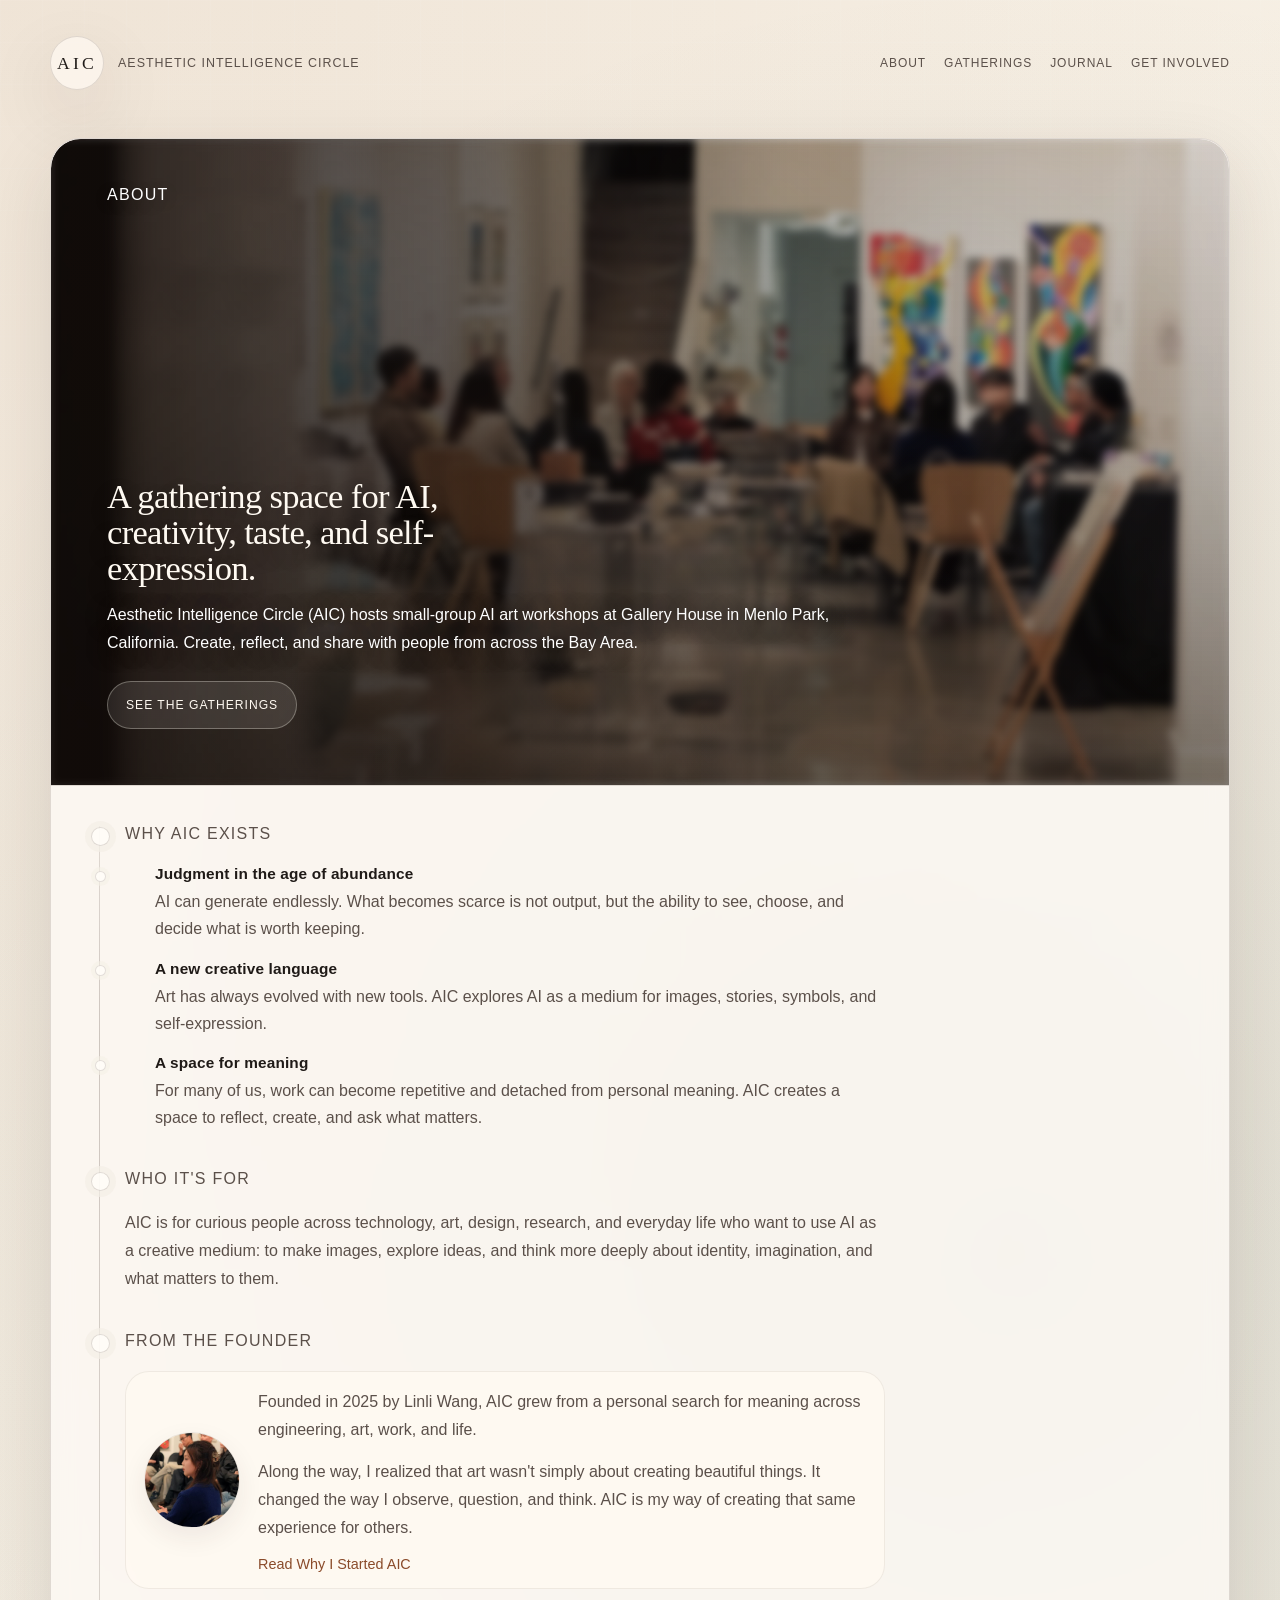
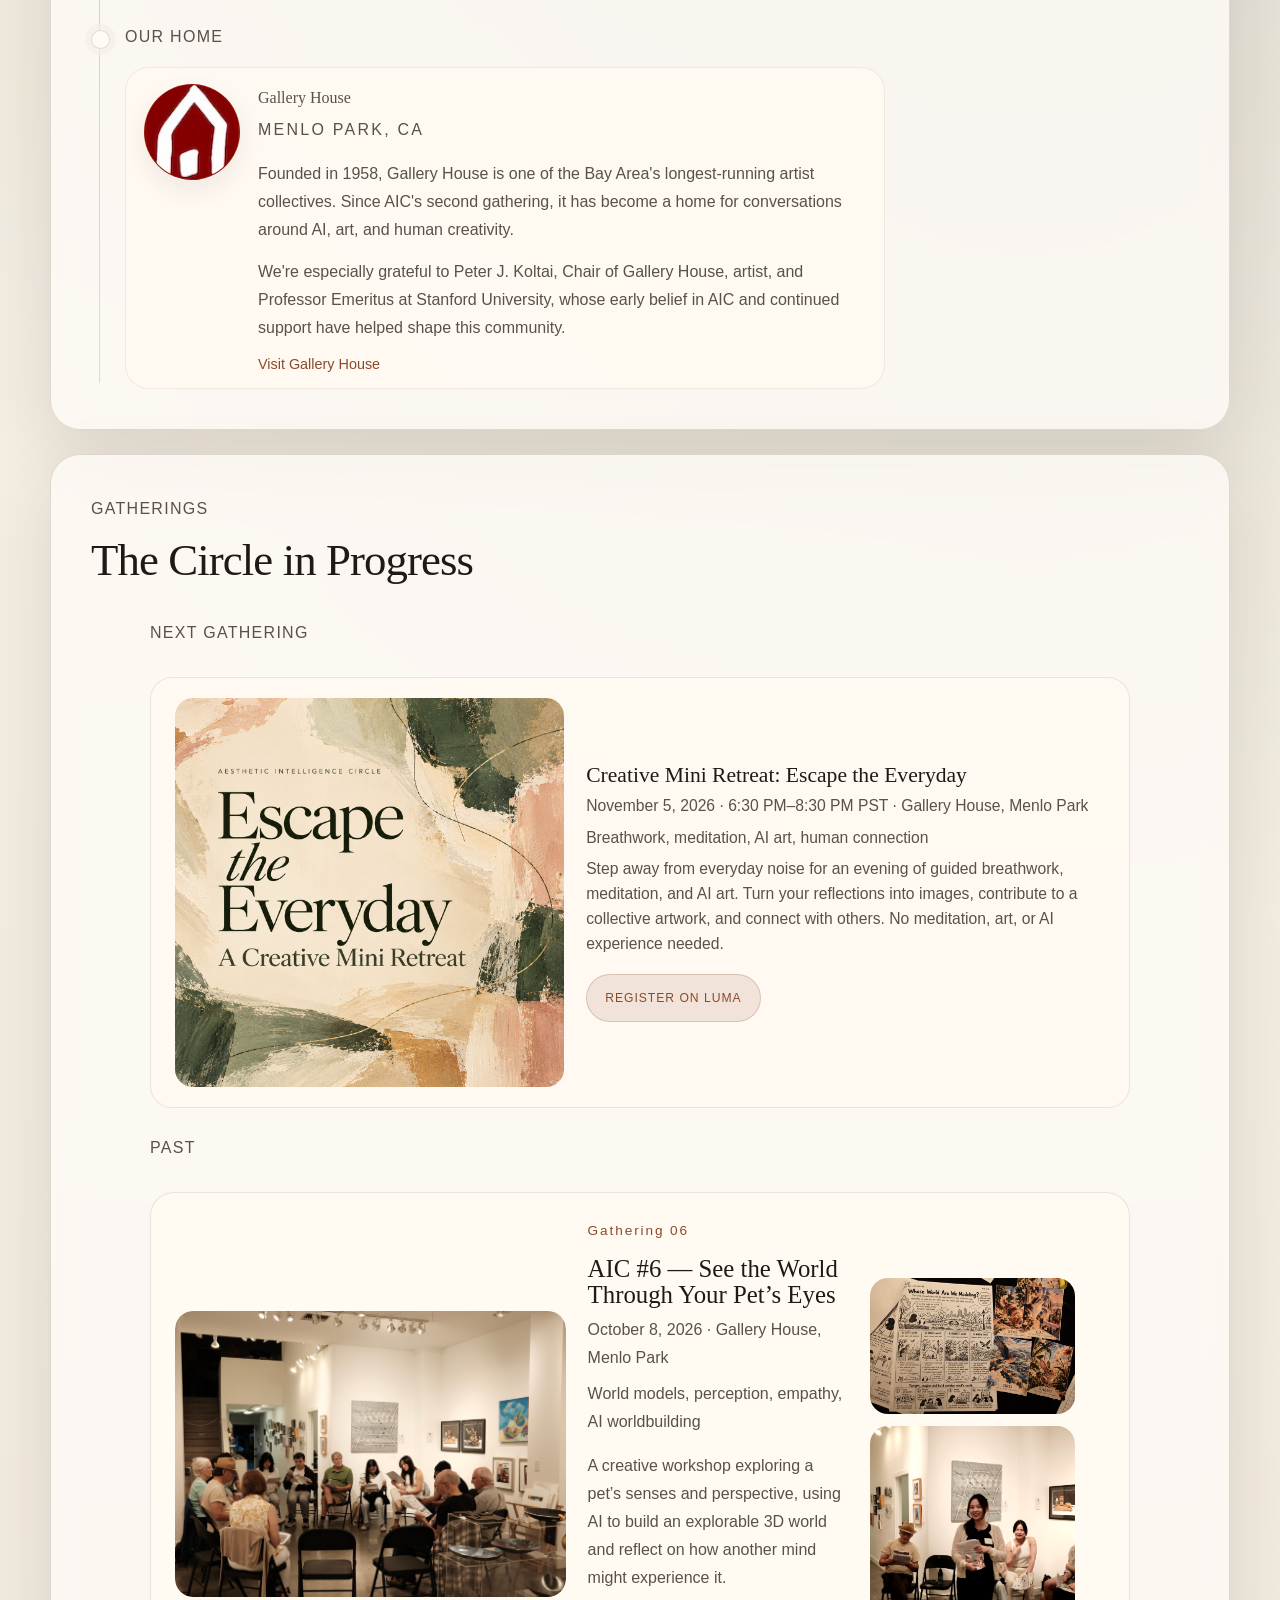
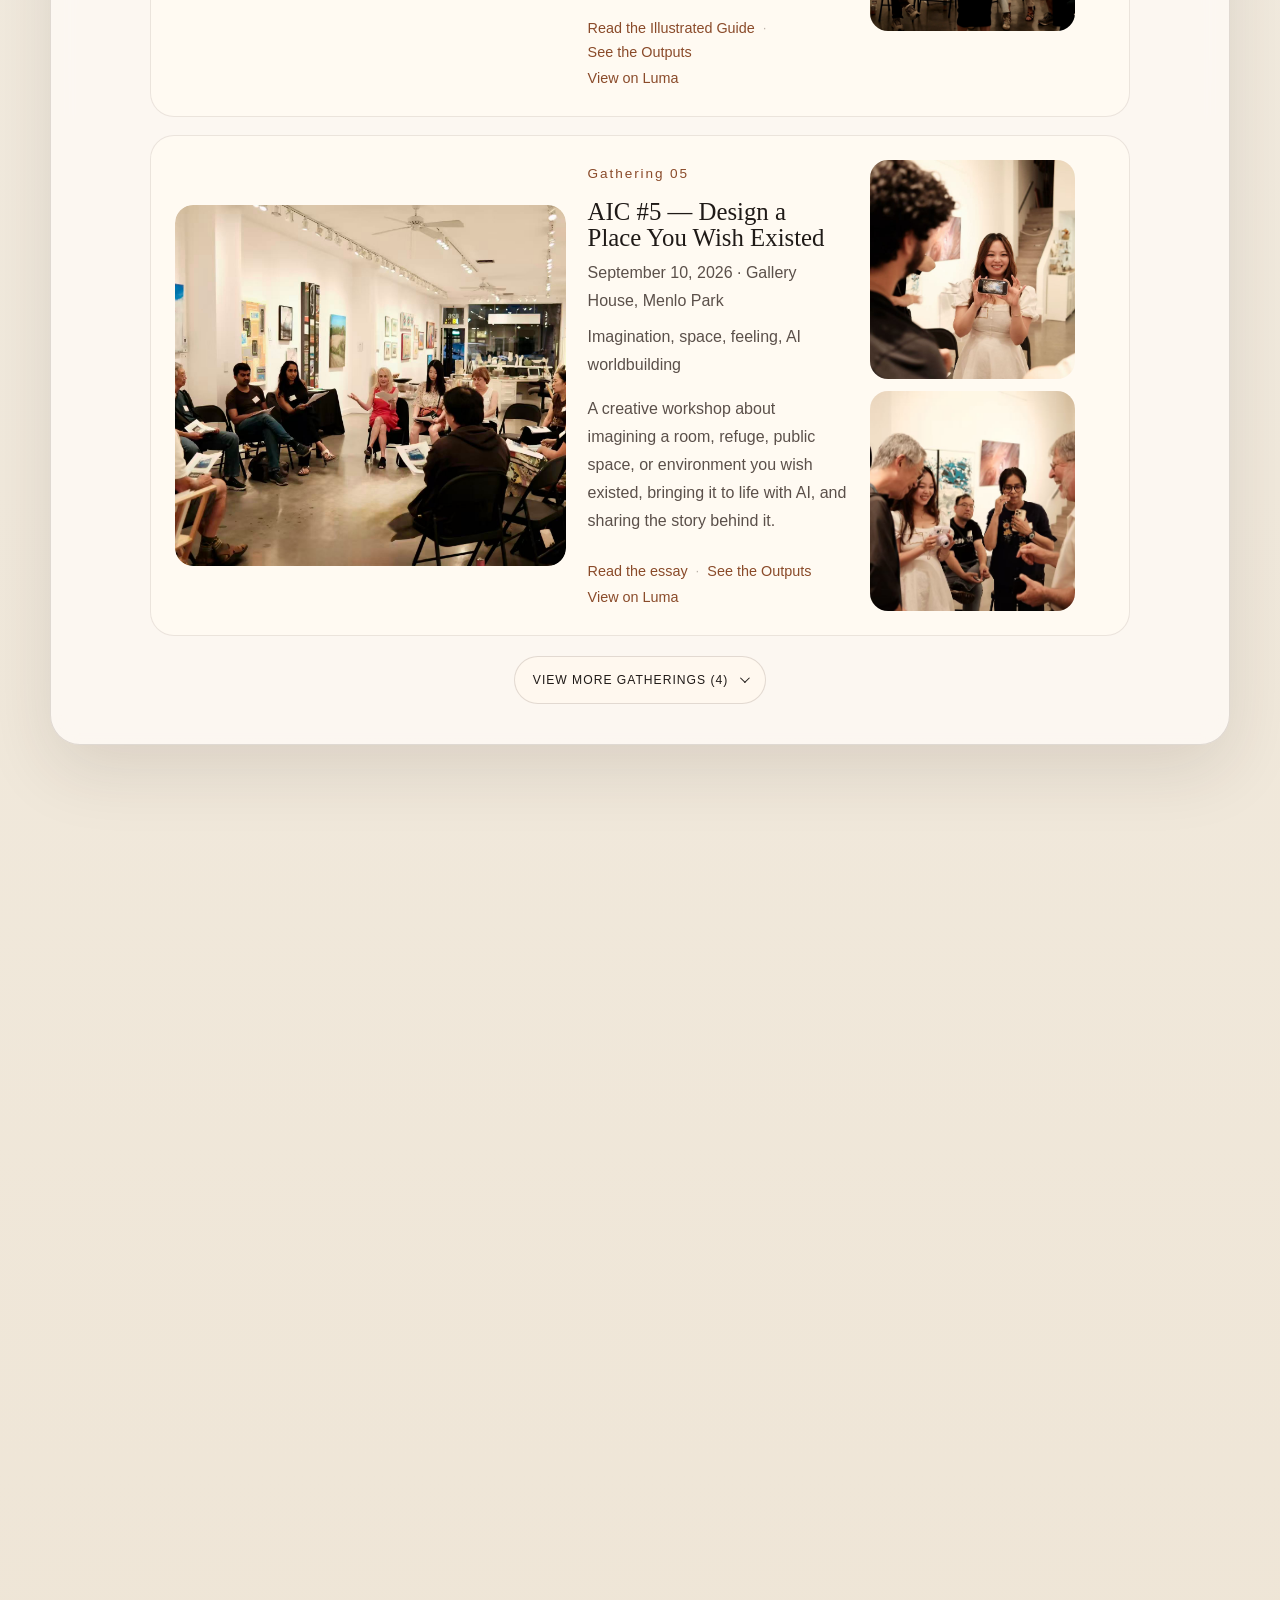
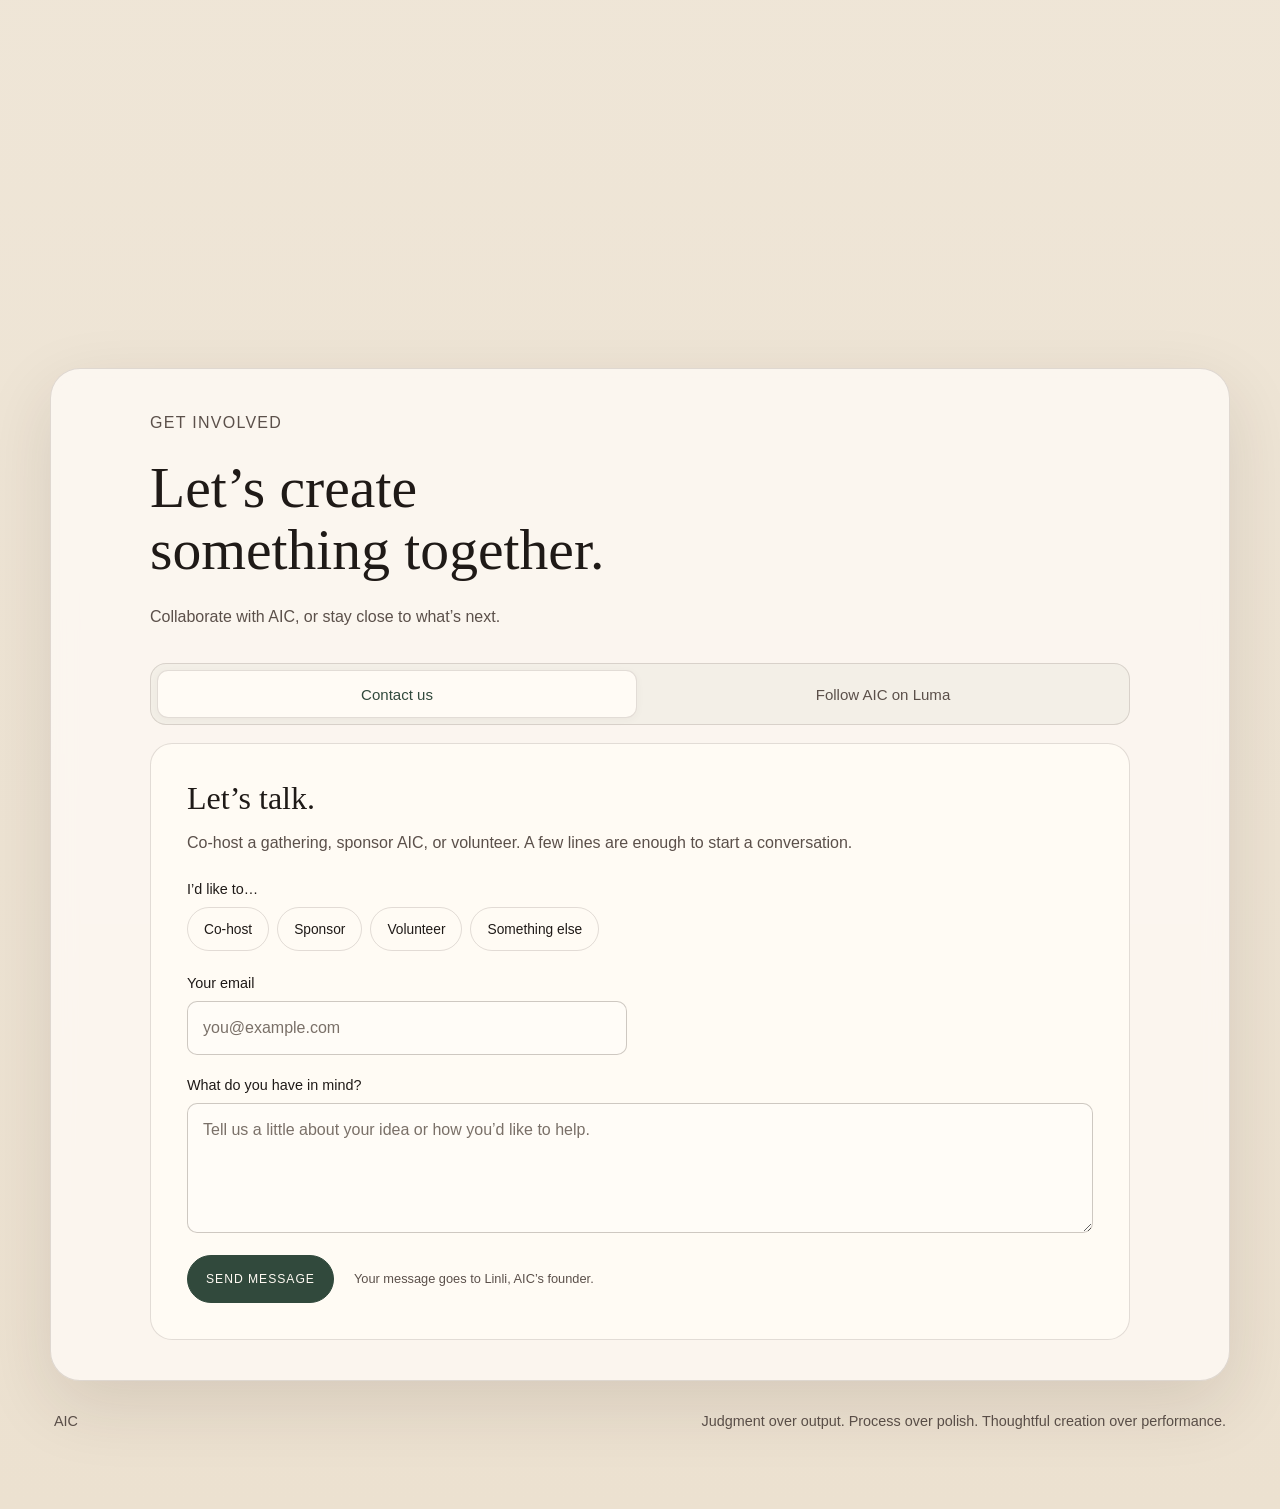
==== index.html @ ba39dce9 "Match gathering six links to archive layout" ====
<!DOCTYPE html>
<html lang="en">
  <head>
    <meta charset="UTF-8" />
    <meta name="viewport" content="width=device-width, initial-scale=1.0" />
    <title>AIC — AI Art Workshops in Menlo Park &amp; the Bay Area</title>
    <meta
      name="description"
      content="Join Aesthetic Intelligence Circle for small-group AI art workshops in Menlo Park, California. Explore upcoming Bay Area gatherings, participant work, and essays."
    />
    <link rel="stylesheet" href="styles.css?v=65" />
    <link rel="canonical" href="https://aicircle.app/" />
    <meta property="og:site_name" content="Aesthetic Intelligence Circle (AIC)" />
    <meta property="og:type" content="website" />
    <meta property="og:title" content="AIC — AI Art Workshops in Menlo Park &amp; the Bay Area" />
    <meta property="og:description" content="Join Aesthetic Intelligence Circle for small-group AI art workshops in Menlo Park, California. Explore upcoming Bay Area gatherings, participant work, and essays." />
    <meta property="og:url" content="https://aicircle.app/" />
    <meta property="og:image" content="https://aicircle.app/assets/gatherings/02/photo-6.jpg" />
    <meta property="og:image:alt" content="Participants gathered at Gallery House during an AIC workshop." />
    <meta property="og:locale" content="en_US" />
    <meta name="twitter:card" content="summary_large_image" />
    <meta name="twitter:title" content="AIC — AI Art Workshops in Menlo Park &amp; the Bay Area" />
    <meta name="twitter:description" content="Join Aesthetic Intelligence Circle for small-group AI art workshops in Menlo Park, California. Explore upcoming Bay Area gatherings, participant work, and essays." />
    <meta name="twitter:image" content="https://aicircle.app/assets/gatherings/02/photo-6.jpg" />
    <meta name="twitter:image:alt" content="Participants gathered at Gallery House during an AIC workshop." />
    <script type="application/ld+json">
{
  "@context": "https://schema.org",
  "@graph": [
    {
      "@type": "Organization",
      "@id": "https://aicircle.app/#organization",
      "name": "Aesthetic Intelligence Circle",
      "alternateName": "AIC",
      "url": "https://aicircle.app/",
      "description": "A San Francisco Bay Area community exploring AI, art, creativity, and human connection through small-group workshops.",
      "foundingDate": "2025",
      "founder": {
        "@id": "https://aicircle.app/#founder"
      },
      "sameAs": [
        "https://luma.com/aestheticintelligence"
      ]
    },
    {
      "@type": "Person",
      "@id": "https://aicircle.app/#founder",
      "name": "Linli Wang",
      "url": "https://aicircle.app/#founder",
      "image": "https://aicircle.app/assets/founder-linli-wang.jpg"
    },
    {
      "@type": "WebSite",
      "@id": "https://aicircle.app/#website",
      "url": "https://aicircle.app/",
      "name": "Aesthetic Intelligence Circle (AIC)",
      "publisher": {
        "@id": "https://aicircle.app/#organization"
      },
      "inLanguage": "en"
    },
    {
      "@type": "WebPage",
      "@id": "https://aicircle.app/#webpage",
      "url": "https://aicircle.app/",
      "name": "AIC — AI Art Workshops in Menlo Park & the Bay Area",
      "description": "Join Aesthetic Intelligence Circle for small-group AI art workshops in Menlo Park, California. Explore upcoming Bay Area gatherings, participant work, and essays.",
      "isPartOf": {
        "@id": "https://aicircle.app/#website"
      },
      "about": {
        "@id": "https://aicircle.app/#organization"
      },
      "inLanguage": "en"
    }
  ]
}
    </script>
    <noscript><style>.hero, .section { opacity: 1; transform: none; }</style></noscript>
  </head>
  <body>
    <div class="page-shell">
      <header class="site-header">
        <a class="brand" href="#top" aria-label="AIC home">
          <span class="brand-mark">AIC</span>
          <span class="brand-text">Aesthetic Intelligence Circle</span>
        </a>
        <nav class="site-nav" aria-label="Primary navigation">
          <a href="#about">About</a>
          <a href="#gatherings">Gatherings</a>
          <a href="#journal">Journal</a>
          <a href="#connect">Get Involved</a>
        </nav>
      </header>

      <main id="top" class="about-page">
        <section class="section about-card" id="about">
          <div class="about-image">
            <img
              src="assets/gatherings/02/photo-6.jpg"
              alt="Participants gathered together during an AIC session."
            />
            <div class="hero hero-overlay">
              <p class="eyebrow about-kicker">About</p>
              <div class="hero-copy">
                <h1 class="section-lead">A gathering space for AI, creativity, taste, and self-expression.</h1>
                <p class="hero-subtitle">
                  Aesthetic Intelligence Circle (AIC) hosts small-group AI art workshops at Gallery House in Menlo Park, California. Create, reflect, and share with people from across the Bay Area.
                </p>
                <div class="hero-actions">
                  <a class="button button-secondary" href="#gatherings">See the gatherings</a>
                </div>
              </div>
            </div>
          </div>

          <div class="about-section">
            <div class="about-block statement">
              <p class="eyebrow about-subhead">Why AIC Exists</p>
              <div class="why-aic-list">
                <article class="why-aic-item">
                  <h3>Judgment in the age of abundance</h3>
                  <p>
                    AI can generate endlessly. What becomes scarce is not output,
                    but the ability to see, choose, and decide what is worth keeping.
                  </p>
                </article>
                <article class="why-aic-item">
                  <h3>A new creative language</h3>
                  <p>
                    Art has always evolved with new tools. AIC explores AI as a
                    medium for images, stories, symbols, and self-expression.
                  </p>
                </article>
                <article class="why-aic-item">
                  <h3>A space for meaning</h3>
                  <p>
                    For many of us, work can become repetitive and detached from
                    personal meaning. AIC creates a space to reflect, create, and ask
                    what matters.
                  </p>
                </article>
              </div>
            </div>

            <div class="about-block audience">
              <p class="eyebrow about-subhead">Who It's For</p>
              <p class="who-aic-copy">
                AIC is for curious people across technology, art, design,
                research, and everyday life who want to use AI as a creative
                medium: to make images, explore ideas, and think more deeply
                about identity, imagination, and what matters to them.
              </p>
            </div>

            <div class="about-block evolution" id="founder">
              <p class="eyebrow about-subhead">From the Founder</p>
              <div class="founder-note-strip">
                <div class="founder-portrait">
                  <img
                    src="assets/founder-linli-wang.jpg"
                    alt="Linli Wang in conversation during an AIC gathering."
                  />
                </div>
                <div class="founder-note-copy">
                  <p class="who-aic-copy">
                    Founded in 2025 by Linli Wang, AIC grew from a personal search
                    for meaning across engineering, art, work, and life.
                  </p>
                  <p class="who-aic-copy">
                    Along the way, I realized that art wasn't simply about
                    creating beautiful things. It changed the way I observe,
                    question, and think. AIC is my way of creating that same
                    experience for others.
                  </p>
                  <a class="text-link founder-link" href="why-i-started-aic.html">Read Why I Started AIC</a>
                </div>
              </div>
            </div>

            <div class="about-block home">
              <p class="eyebrow about-subhead">Our Home</p>
              <div class="founder-note-strip home-note-strip">
                <div class="founder-portrait home-portrait">
                  <img
                    src="assets/gallery-house-mark.png"
                    alt="Gallery House mark."
                  />
                </div>
                <div class="founder-note-copy">
                  <p class="founder-summary">Gallery House</p>
                  <p class="about-location">Menlo Park, CA</p>
                  <p class="who-aic-copy">
                    Founded in 1958, Gallery House is one of the Bay Area's
                    longest-running artist collectives. Since AIC's second
                    gathering, it has become a home for conversations around AI,
                    art, and human creativity.
                  </p>
                  <p class="who-aic-copy">
                    We're especially grateful to Peter J. Koltai, Chair of
                    Gallery House, artist, and Professor Emeritus at Stanford
                    University, whose early belief in AIC and continued support
                    have helped shape this community.
                  </p>
                  <a class="text-link founder-link" href="https://www.galleryhouse.art/" target="_blank" rel="noreferrer">Visit Gallery House</a>
                </div>
              </div>
            </div>
          </div>
        </section>

        <section class="section gatherings" id="gatherings">
          <div class="gatherings-header">
            <p class="eyebrow">Gatherings</p>
            <h2 class="section-lead">The Circle in Progress</h2>
          </div>
          <div class="gatherings-archive gatherings-next">
            <div class="gatherings-archive-header">
              <p class="eyebrow">Next gathering</p>
            </div>
            <div class="gatherings-spotlight">
              <article class="next-gathering-note">
                <div class="next-gathering-media">
                  <img
                    src="assets/gatherings/07/cover-creative-mini-retreat.png"
                    alt="Escape the Everyday creative mini retreat poster with abstract cream, green, and peach brushstrokes."
                    width="1254"
                    height="1254"
                  />
                </div>
                <div class="next-gathering-content">
                  <div class="next-gathering-copy">
                    <h3><a class="event-title-link" href="https://luma.com/senet3fj" target="_blank" rel="noreferrer">Creative Mini Retreat: Escape the Everyday</a></h3>
                    <p class="next-gathering-meta">November 5, 2026 · 6:30 PM–8:30 PM PST · Gallery House, Menlo Park</p>
                    <p class="next-gathering-tag">Breathwork, meditation, AI art, human connection</p>
                    <p>
                      Step away from everyday noise for an evening of guided
                      breathwork, meditation, and AI art. Turn your reflections
                      into images, contribute to a collective artwork, and connect
                      with others. No meditation, art, or AI experience needed.
                    </p>
                  </div>
                  <div class="next-gathering-actions">
                    <a class="button button-primary" href="https://luma.com/senet3fj" target="_blank" rel="noreferrer">Register on Luma</a>
                  </div>
                </div>
              </article>
            </div>
          </div>
          <div class="gatherings-archive">
            <div class="gatherings-archive-header">
              <p class="eyebrow">Past</p>
            </div>
            <div class="gatherings-grid">
              <article class="gathering-card gathering-card-photo-story">
                <div class="gathering-media">
                  <img
                    src="assets/gatherings/06/photo-circle.jpg"
                    alt="Participants seated together in a large circle at Gallery House during the sixth AIC gathering."
                    width="1600"
                    height="1171"
                    loading="lazy"
                  />
                </div>
                <div class="gathering-body">
                  <span class="card-index">Gathering 06</span>
                  <h3 class="gathering-title">AIC #6 — See the World Through Your Pet’s Eyes</h3>
                  <p class="gathering-meta">October 8, 2026 · Gallery House, Menlo Park</p>
                  <p class="gathering-tag">World models, perception, empathy, AI worldbuilding</p>
                  <p>
                    A creative workshop exploring a pet’s senses and perspective,
                    using AI to build an explorable 3D world and reflect on how
                    another mind might experience it.
                  </p>
                  <div class="gathering-links gathering-links-stack">
                    <div class="gathering-links-secondary">
                      <a class="text-link" href="whose-world-are-we-modeling.html">Read the Illustrated Guide</a>
                      <span class="link-divider" aria-hidden="true">·</span>
                      <a class="text-link" href="gathering-06-outputs.html">See the Outputs</a>
                    </div>
                    <div class="gathering-links-secondary">
                      <a class="text-link" href="https://luma.com/vqh1ro3g" target="_blank" rel="noreferrer">View on Luma</a>
                    </div>
                  </div>
                </div>
                <div class="gathering-gallery">
                  <img
                    class="gathering-materials-photo"
                    src="assets/gatherings/06/photo-workshop-materials.jpg"
                    alt="Whose World Are We Modeling? workshop handout alongside dog, cat, bird, and rabbit perspective cards."
                    width="1600"
                    height="1066"
                    loading="lazy"
                  />
                  <img
                    class="gathering-sharing-photo"
                    src="assets/gatherings/06/photo-sharing.jpg"
                    alt="A speaker smiling and sharing with participants seated in a circle at the sixth AIC gathering."
                    width="1600"
                    height="1066"
                    loading="lazy"
                  />
                </div>
              </article>
              <article class="gathering-card">
                <div class="gathering-media">
                  <img
                    src="assets/gatherings/05/photo-1.jpg"
                    alt="Participants sharing ideas in a circle at Gallery House during the fifth AIC gathering."
                    loading="lazy"
                  />
                </div>
                <div class="gathering-body">
                  <span class="card-index">Gathering 05</span>
                  <h3 class="gathering-title">AIC #5 — Design a Place You Wish Existed</h3>
                  <p class="gathering-meta">September 10, 2026 · Gallery House, Menlo Park</p>
                  <p class="gathering-tag">Imagination, space, feeling, AI worldbuilding</p>
                  <p>
                    A creative workshop about imagining a room, refuge, public
                    space, or environment you wish existed, bringing it to life
                    with AI, and sharing the story behind it.
                  </p>
                  <div class="gathering-links gathering-links-stack">
                    <div class="gathering-links-secondary">
                      <a class="text-link" href="what-a-place-makes-possible.html">Read the essay</a>
                      <span class="link-divider" aria-hidden="true">·</span>
                      <a class="text-link" href="gathering-05-outputs.html">See the Outputs</a>
                    </div>
                    <div class="gathering-links-secondary">
                      <a class="text-link" href="https://luma.com/jvc34lbb" target="_blank" rel="noreferrer">View on Luma</a>
                    </div>
                  </div>
                </div>
                <div class="gathering-gallery">
                  <img
                    src="assets/gatherings/05/photo-2.jpg"
                    alt="A participant showing an AI-created world on her phone during the fifth AIC gathering."
                    loading="lazy"
                  />
                  <img
                    src="assets/gatherings/05/photo-3.jpg"
                    alt="Participants chatting and sharing a moment together at the fifth AIC gathering."
                    loading="lazy"
                  />
                </div>
              </article>
            </div>
            <details class="gatherings-more">
              <summary class="button button-secondary gatherings-more-toggle">
                <span class="gatherings-more-label">View more gatherings (4)</span>
                <span class="gatherings-less-label">View fewer gatherings</span>
                <span class="gatherings-more-icon" aria-hidden="true"></span>
              </summary>
              <div class="gatherings-grid">
                <article class="gathering-card">
                  <div class="gathering-media">
                    <img
                      src="assets/gatherings/04/photo-1.jpg"
                      alt="Participants seated in a circle during the fourth AIC gathering at Gallery House."
                    />
                  </div>
                  <div class="gathering-body">
                    <span class="card-index">Gathering 04</span>
                    <h3 class="gathering-title">AIC #4 — The Faceless Selfie</h3>
                    <p class="gathering-meta">June 25, 2026 · Gallery House, Menlo Park</p>
                    <p class="gathering-tag">Experiment: identity, symbols, AI co-creation</p>
                    <p>
                      A small-group workshop exploring self-portraiture beyond the face,
                      using AI, writing, and conversation to translate memory, objects,
                      and inner life into image.
                    </p>
                    <div class="gathering-links gathering-links-stack">
                      <div class="gathering-links-secondary">
                        <a class="text-link" href="the-faceless-selfie.html">Read the essay</a>
                        <span class="link-divider" aria-hidden="true">·</span>
                        <a class="text-link" href="gathering-04.html">See the Outputs</a>
                      </div>
                      <div class="gathering-links-secondary">
                        <a class="text-link" href="https://luma.com/c19gr5u1" target="_blank" rel="noreferrer">View on Luma</a>
                      </div>
                    </div>
                  </div>
                  <div class="gathering-gallery">
                    <img
                      src="assets/gatherings/04/photo-2.jpg"
                      alt="Worksheets and prompts prepared for the fourth AIC gathering."
                    />
                    <img
                      src="assets/gatherings/04/photo-3.jpg"
                      alt="A participant sharing her faceless selfie during the fourth AIC gathering."
                    />
                  </div>
                </article>
                <article class="gathering-card">
                  <div class="gathering-media">
                    <img
                      loading="lazy"
                      src="assets/gatherings/03/photo-3.JPG"
                      alt="Participants reflecting during the third AIC gathering workshop."
                    />
                  </div>
                  <div class="gathering-body">
                    <span class="card-index">Gathering 03</span>
                    <h3 class="gathering-title">AIC #3 — Designing an Outfit with AI</h3>
                    <p class="gathering-meta">January 22, 2026 · Gallery House</p>
                    <p class="gathering-tag">Shift: hands-on, structured, judgment in practice</p>
                    <p>
                      A hands-on experiment using fashion design to explore taste,
                      decision-making, and AI as a thinking partner.
                    </p>
                    <div class="gathering-links">
                      <a class="text-link" href="https://luma.com/vs1ia5cr" target="_blank" rel="noreferrer">View on Luma</a>
                    </div>
                  </div>
                  <div class="gathering-gallery">
                    <img
                      loading="lazy"
                      src="assets/gatherings/03/photo-1.JPG"
                      alt="Reference materials laid out for the third AIC gathering."
                    />
                    <img
                      loading="lazy"
                      src="assets/gatherings/03/photo-4.JPG"
                      alt="Participants sketching and thinking during the third AIC gathering."
                    />
                  </div>
                </article>
                <article class="gathering-card">
                  <div class="gathering-media">
                    <img
                      loading="lazy"
                      src="assets/gatherings/02/photo-2.jpg"
                      alt="Participants seated in discussion inside Gallery House during AIC's second gathering."
                    />
                  </div>
                  <div class="gathering-body">
                    <span class="card-index">Gathering 02</span>
                    <h3 class="gathering-title">Aesthetic Intelligence Circle #2 — The Art of Taste and Creation</h3>
                    <p class="gathering-meta">November 13, 2025 · Gallery House, Menlo Park</p>
                    <p class="gathering-tag">Iteration: salon, dialogue, taste as intelligence</p>
                    <p>
                      An intimate evening around taste, creativity, and computation,
                      exploring how aesthetic intuition shapes art, AI, and design.
                    </p>
                    <div class="gathering-links">
                      <a class="text-link" href="https://luma.com/2gbnkqd2" target="_blank" rel="noreferrer">View on Luma</a>
                    </div>
                  </div>
                  <div class="gathering-gallery">
                    <img
                      loading="lazy"
                      src="assets/gatherings/02/photo-5.jpg"
                      alt="Group portrait from the second AIC gathering at Gallery House."
                    />
                    <img
                      loading="lazy"
                      src="assets/gatherings/02/photo-4.jpg"
                      alt="Participants talking in the gallery during the second AIC gathering."
                    />
                  </div>
                </article>
                <article class="gathering-card">
                  <div class="gathering-media">
                    <img
                      loading="lazy"
                      src="assets/gatherings/01/photo-2.jpg"
                      alt="Participants sitting in a circle by the water during AIC's first gathering."
                    />
                  </div>
                  <div class="gathering-body">
                    <span class="card-index">Gathering 01</span>
                    <h3 class="gathering-title">Aesthetic Intelligence Circle</h3>
                    <p class="gathering-meta">October 12, 2025 · Shoreline Lake, Mountain View</p>
                    <p class="gathering-tag">Origin: outdoors, reflective, conversation-led</p>
                    <p>
                      A calm Sunday morning gathering exploring beauty, perception, and
                      what it means to design beautifully in an age of AI.
                    </p>
                    <div class="gathering-links">
                      <a class="text-link" href="https://luma.com/8c1wc601" target="_blank" rel="noreferrer">View on Luma</a>
                    </div>
                  </div>
                  <div class="gathering-gallery">
                    <img
                      loading="lazy"
                      src="assets/gatherings/01/photo-1.jpg"
                      alt="Picnic setup by the lake for the first AIC gathering."
                    />
                    <img
                      loading="lazy"
                      src="assets/gatherings/01/photo-3.JPG"
                      alt="A participant by the water during the first AIC gathering."
                    />
                  </div>
                </article>
              </div>
            </details>
          </div>
        </section>

        <section class="section journal" id="journal">
          <div class="section-heading">
            <p class="eyebrow">Journal</p>
            <h2 class="section-lead">Writing from AIC</h2>
            <p class="section-intro">
              Essays and illustrated guides shaped by gatherings, creative practice, and the questions we explore together.
            </p>
          </div>

          <div class="journal-list">
            <article class="journal-entry-preview">
              <div class="journal-entry-main">
                <h3><a class="journal-entry-link" href="why-i-started-aic.html">Why I Started AIC</a></h3>
                <p class="journal-entry-hook">
                  AI can generate endlessly. It still cannot tell us what matters.
                </p>
              </div>
              <div class="journal-entry-side">
                <p class="journal-entry-kicker">Essay 01</p>
                <p class="journal-entry-author">By Linli Wang</p>
              </div>
            </article>
            <article class="journal-entry-preview">
              <div class="journal-entry-main">
                <h3><a class="journal-entry-link" href="the-faceless-selfie.html">The Faceless Selfie</a></h3>
                <p class="journal-entry-hook">
                  In a world of abundant images, meaning may become the scarcest creative resource.
                </p>
              </div>
              <div class="journal-entry-side">
                <p class="journal-entry-kicker">Essay 02</p>
                <p class="journal-entry-author">By Linli Wang</p>
              </div>
            </article>
            <article class="journal-entry-preview">
              <div class="journal-entry-main">
                <h3><a class="journal-entry-link" href="what-a-place-makes-possible.html">What a Place Makes Possible</a></h3>
                <p class="journal-entry-hook">
                  A place worth creating may be one where the life we want takes a little less effort to live.
                </p>
              </div>
              <div class="journal-entry-side">
                <p class="journal-entry-kicker">Essay 03</p>
                <p class="journal-entry-author">By Linli Wang</p>
              </div>
            </article>
            <article class="journal-entry-preview">
              <div class="journal-entry-main">
                <h3><a class="journal-entry-link" href="whose-world-are-we-modeling.html">Whose World Are We Modeling?</a></h3>
                <p class="journal-entry-hook">Three illustrated pages on world models, animal perspectives, and creating an explorable world.</p>
              </div>
              <div class="journal-entry-side">
                <p class="journal-entry-kicker">Illustrated Guide · AIC #6</p>
                <p class="journal-entry-author">By Linli Wang</p>
              </div>
            </article>
          </div>
        </section>

        <section class="section connect" id="connect" aria-labelledby="connect-title">
          <div class="connect-content">
            <p class="eyebrow">Get Involved</p>
            <h2 id="connect-title">Let’s create something together.</h2>
            <p class="connect-intro">Collaborate with AIC, or stay close to what’s next.</p>

            <div class="connect-tabs" role="tablist" aria-label="Connect with AIC">
              <button class="connect-tab" id="contact-tab" type="button" role="tab" aria-selected="true" aria-controls="contact-panel" tabindex="0">Contact us</button>
              <button class="connect-tab" id="luma-tab" type="button" role="tab" aria-selected="false" aria-controls="luma-panel" tabindex="-1">Follow AIC on Luma</button>
            </div>

            <div class="contact-panel" id="contact-panel" role="tabpanel" aria-labelledby="contact-tab">
              <div id="contact-compose">
                <h3 id="contact-title" tabindex="-1">Let’s talk.</h3>
                <p class="contact-intro">Co-host a gathering, sponsor AIC, or volunteer. A few lines are enough to start a conversation.</p>
                <!-- FormSubmit activation verified by an accepted delivery test. -->
                <form id="contact-form" data-endpoint="https://formsubmit.co/ajax/mollywangg6@gmail.com" data-verified="true" aria-labelledby="contact-title">
                  <fieldset class="contact-intents">
                    <legend>I’d like to…</legend>
                    <div class="contact-intent-options">
                      <label><input type="radio" name="intent" value="cohost" required /><span>Co-host</span></label>
                      <label><input type="radio" name="intent" value="sponsor" /><span>Sponsor</span></label>
                      <label><input type="radio" name="intent" value="volunteer" /><span>Volunteer</span></label>
                      <label><input type="radio" name="intent" value="other" /><span>Something else</span></label>
                    </div>
                  </fieldset>
                  <div class="contact-field">
                    <label for="contact-email">Your email</label>
                    <input id="contact-email" name="email" type="email" autocomplete="email" placeholder="you@example.com" maxlength="254" required />
                  </div>
                  <div class="contact-field">
                    <label id="contact-message-label" for="contact-message">What do you have in mind?</label>
                    <textarea id="contact-message" name="message" rows="4" maxlength="3000" placeholder="Tell us a little about your idea or how you’d like to help." required></textarea>
                  </div>
                  <div class="contact-honeypot" aria-hidden="true" inert>
                    <label for="contact-website">Leave this field empty</label>
                    <input id="contact-website" name="_honey" type="text" tabindex="-1" autocomplete="off" />
                  </div>
                  <div class="contact-send-row">
                    <button class="button contact-send" type="submit" disabled>Send message</button>
                    <p>Your message goes to Linli, AIC’s founder.</p>
                  </div>
                  <p class="contact-status" id="contact-status" role="status" aria-live="polite"></p>
                  <noscript><p>Please enable JavaScript to use this contact form.</p></noscript>
                </form>
              </div>
              <div class="contact-success" id="contact-success" hidden>
                <span class="contact-success-mark" aria-hidden="true">✓</span>
                <h3 id="contact-success-title" tabindex="-1">Thanks for reaching out.</h3>
                <p>Your message has been submitted to Linli. If there’s a fit for an upcoming gathering, she’ll follow up by email.</p>
                <button class="connect-other" id="contact-start-over" type="button">Send another message</button>
              </div>
            </div>

            <div class="contact-panel connect-luma" id="luma-panel" role="tabpanel" aria-labelledby="luma-tab" hidden>
              <h3>Stay in the loop.</h3>
              <p>Just want to join a gathering? Follow AIC on Luma for upcoming events and community updates.</p>
              <a class="button button-primary" href="https://luma.com/aestheticintelligence" target="_blank" rel="noreferrer">Follow AIC on Luma</a>
            </div>
          </div>
        </section>
      </main>

      <footer class="site-footer">
        <p>AIC</p>
        <p>Judgment over output. Process over polish. Thoughtful creation over performance.</p>
      </footer>
    </div>

    <script src="script.js?v=5"></script>
    <script src="contact.js?v=8"></script>
  </body>
</html>
---- styles.css ----
:root {
  --bg: #f4efe6;
  --bg-soft: rgba(255, 251, 244, 0.7);
  --ink: #1f1a17;
  --muted: #5b504a;
  --line: rgba(61, 44, 35, 0.15);
  --accent: #8a4b2a;
  --accent-2: #31493c;
  --card: rgba(255, 252, 247, 0.76);
  --shadow: 0 24px 70px rgba(52, 35, 27, 0.12);
  --serif: "Iowan Old Style", "Palatino Linotype", "Book Antiqua", Georgia, serif;
  --sans: "Avenir Next", "Segoe UI", "Helvetica Neue", Arial, sans-serif;
}

* {
  box-sizing: border-box;
}

html {
  scroll-behavior: smooth;
}

body {
  margin: 0;
  min-height: 100vh;
  color: var(--ink);
  font-family: var(--sans);
  background:
    radial-gradient(circle at top left, rgba(169, 113, 72, 0.12), transparent 30%),
    radial-gradient(circle at 80% 20%, rgba(49, 73, 60, 0.12), transparent 25%),
    linear-gradient(180deg, #f9f4ea 0%, #f2ebdf 48%, #ece1d0 100%);
}

body::before {
  position: fixed;
  inset: 0;
  pointer-events: none;
  content: "";
  background-image:
    linear-gradient(rgba(255, 255, 255, 0.24) 1px, transparent 1px),
    linear-gradient(90deg, rgba(255, 255, 255, 0.22) 1px, transparent 1px);
  background-size: 42px 42px;
  mask-image: linear-gradient(180deg, rgba(0, 0, 0, 0.28), transparent 75%);
}

.page-shell {
  width: min(1180px, calc(100% - 40px));
  margin: 0 auto;
  padding: 24px 0 80px;
}

.site-header {
  display: flex;
  align-items: center;
  justify-content: space-between;
  gap: 24px;
  padding: 12px 0 24px;
}

.brand {
  display: inline-flex;
  align-items: center;
  gap: 14px;
  color: inherit;
  text-decoration: none;
}

.brand-mark {
  display: inline-flex;
  align-items: center;
  justify-content: center;
  width: 54px;
  height: 54px;
  border: 1px solid var(--line);
  border-radius: 50%;
  font-family: var(--serif);
  font-size: 1.1rem;
  letter-spacing: 0.18em;
  background: rgba(255, 250, 243, 0.7);
  box-shadow: var(--shadow);
}

.brand-text,
.site-nav a,
.button,
.eyebrow {
  letter-spacing: 0.08em;
  text-transform: uppercase;
}

.brand-text {
  font-size: 0.78rem;
  color: var(--muted);
}

.site-nav {
  display: flex;
  flex-wrap: wrap;
  gap: 18px;
}

.site-nav a {
  color: var(--muted);
  text-decoration: none;
  font-size: 0.75rem;
}

.hero,
.section {
  opacity: 0;
  transform: translateY(22px);
  transition:
    opacity 700ms ease,
    transform 700ms ease;
}

.is-visible {
  opacity: 1;
  transform: translateY(0);
}

.hero {
  display: grid;
  grid-template-columns: minmax(0, 1.5fr) minmax(280px, 0.9fr);
  gap: 28px;
  align-items: stretch;
  padding: 34px 0 56px;
}

.hero-copy,
.hero-panel,
.section {
  border: 1px solid var(--line);
  background: var(--card);
  backdrop-filter: blur(12px);
  box-shadow: var(--shadow);
}

.about-page {
  margin-top: 8px;
  padding: 0;
}

.about-card {
  margin-top: 0;
  overflow: hidden;
}

.hero-copy {
  padding: 48px;
  border-radius: 36px;
}

.hero-subtitle {
  margin: 14px 0 0;
  max-width: 48rem;
  color: rgb(255, 255, 255) !important;
  opacity: 1;
  font-size: 1.02rem;
  font-weight: 380;
  line-height: 1.7;
  text-shadow: 0 3px 22px rgba(8, 5, 4, 0.5);
}

.about-image {
  position: relative;
  margin: -40px -40px 34px;
  aspect-ratio: 1.82 / 1;
  overflow: hidden;
  border-radius: 30px 30px 0 0;
  border-bottom: 1px solid var(--line);
}

.about-image::after {
  position: absolute;
  inset: 0;
  content: "";
  background:
    linear-gradient(90deg, rgba(18, 12, 9, 0.84) 0%, rgba(18, 12, 9, 0.58) 36%, rgba(18, 12, 9, 0.2) 62%, rgba(18, 12, 9, 0.04) 100%),
    linear-gradient(180deg, rgba(20, 14, 10, 0.08) 0%, rgba(20, 14, 10, 0.2) 42%, rgba(20, 14, 10, 0.5) 100%);
}

.about-image img {
  transform: scale(1.04);
  filter: blur(4px) saturate(0.94) brightness(0.97);
  width: 100%;
  height: 100%;
  display: block;
  object-fit: cover;
  object-position: center 58%;
  transition:
    transform 1800ms cubic-bezier(0.22, 1, 0.36, 1),
    filter 1800ms ease;
  will-change: transform, filter;
}

.about-card .hero-overlay {
  position: absolute;
  inset: 0;
  z-index: 1;
  display: flex;
  align-items: end;
  padding: 56px;
}

.about-kicker {
  position: absolute;
  top: 42px;
  left: 56px;
  margin: 0;
  z-index: 2;
}

.about-card.is-visible .about-image img {
  transform: scale(1);
  filter: blur(4px) saturate(0.94) brightness(0.97);
}

.hero h1,
.section h2,
.gathering-card h3,
.note h3,
.connect-card h3 {
  font-family: var(--serif);
  font-weight: 500;
  line-height: 1.05;
  margin: 0;
}

.hero h1 {
  font-size: clamp(3rem, 7vw, 5.8rem);
  max-width: 11ch;
}

.eyebrow {
  margin: 0 0 18px;
  font-size: 0.72rem;
  color: var(--accent-2);
}

.eyebrow.about-kicker {
  color: #ffffff;
  text-shadow: 0 4px 18px rgba(0, 0, 0, 0.22);
}

.hero-text,
.section p,
.note p,
.connect-card p,
.panel-list li {
  color: var(--muted);
  line-height: 1.75;
  font-size: 1rem;
}

.hero-text {
  max-width: 54ch;
  margin: 26px 0 0;
  font-size: 1.08rem;
}

.hero-actions {
  display: flex;
  flex-wrap: wrap;
  gap: 14px;
  margin-top: 34px;
}

.button {
  display: inline-flex;
  align-items: center;
  justify-content: center;
  min-height: 48px;
  padding: 0 18px;
  border-radius: 999px;
  text-decoration: none;
  font-size: 0.76rem;
  transition:
    background 180ms ease,
    border-color 180ms ease,
    color 180ms ease,
    transform 180ms ease;
}

.button-primary {
  color: var(--accent);
  background: rgba(138, 75, 42, 0.12);
  border: 1px solid rgba(138, 75, 42, 0.22);
}

.button-secondary {
  color: var(--ink);
  background: rgba(255, 248, 239, 0.9);
  border: 1px solid var(--line);
}

.button-primary:hover {
  color: #6c3820;
  background: rgba(138, 75, 42, 0.18);
  border-color: rgba(138, 75, 42, 0.3);
  transform: translateY(-1px);
}

.button-secondary:hover {
  background: rgba(255, 246, 235, 1);
  border-color: rgba(61, 44, 35, 0.22);
  transform: translateY(-1px);
}

.hero-panel {
  padding: 28px;
  border-radius: 28px;
  align-self: end;
}

.panel-kicker {
  margin: 0 0 14px;
  font-family: var(--serif);
  font-size: 1.25rem;
}

.panel-list {
  margin: 0;
  padding-left: 18px;
}

.panel-list li + li {
  margin-top: 12px;
}

.hero-meta {
  display: grid;
  gap: 14px;
  margin-top: 24px;
  padding-top: 20px;
  border-top: 1px solid var(--line);
}

.hero-meta div {
  display: grid;
  gap: 2px;
}

.meta-label {
  font-size: 0.7rem;
  letter-spacing: 0.1em;
  text-transform: uppercase;
  color: var(--accent-2);
}

.section {
  margin-top: 24px;
  padding: 40px;
  border-radius: 30px;
}

.about-card .hero {
  padding-top: 0;
  grid-template-columns: 1fr;
  gap: 0;
}

.about-card .hero-copy,
.about-card .hero-panel {
  border: 0;
  background: transparent;
  box-shadow: none;
  backdrop-filter: none;
  padding: 0;
  max-width: min(100%, 1040px);
}

.about-card .hero-panel {
  align-self: stretch;
}

.about-card .hero-copy {
  border-radius: 0;
  display: grid;
  justify-items: start;
  align-content: start;
}

.about-card .hero-copy .eyebrow,
.about-card .hero-copy .section-lead {
  color: #fffaf2;
}

.about-card .hero-copy .button-secondary {
  color: #fffaf2;
  background: rgba(255, 250, 242, 0.1);
  border-color: rgba(255, 250, 242, 0.3);
}

.about-card .hero-copy .button-secondary:hover {
  background: rgba(255, 250, 242, 0.18);
}

.section-heading {
  display: grid;
  gap: 12px;
  margin-bottom: 28px;
}

.section-intro {
  width: min(100%, 62ch);
  margin: 0;
}

.section-lead {
  width: min(100%, 980px);
  margin: 0;
  font-family: var(--serif);
  font-size: clamp(2.2rem, 3.5vw, 3.8rem);
  font-weight: 500;
  line-height: 1.06;
  letter-spacing: -0.02em;
  text-align: left;
  text-wrap: balance;
}

.section h2 {
  font-size: clamp(2rem, 4vw, 3.4rem);
  max-width: 12ch;
}

h1.section-lead,
h2.section-lead {
  width: min(100%, 980px);
  max-width: none;
  font-size: clamp(2.2rem, 3.5vw, 3.8rem);
  line-height: 1.06;
}

.about-card .section-lead {
  width: auto;
  max-width: 20ch;
  font-size: clamp(1.82rem, 2.7vw, 2.92rem);
  line-height: 1.04;
  text-wrap: pretty;
  text-shadow: 0 10px 24px rgba(0, 0, 0, 0.28);
}

.about-card .hero-actions {
  margin-top: 24px;
}

.statement-grid,
.evolution-layout {
  display: grid;
  gap: 24px;
}

.about-summary {
  max-width: none;
  margin: 0;
  font-family: var(--serif);
  font-size: clamp(1.45rem, 2.3vw, 2rem);
  line-height: 1.45;
  color: var(--ink);
}

.about-subhead {
  margin-bottom: 16px;
}

.about-section {
  position: relative;
  display: grid;
  grid-template-columns: 1fr;
  gap: 34px;
  margin-top: 26px;
  padding-left: 34px;
}

.about-section::before {
  position: absolute;
  top: 6px;
  bottom: 6px;
  left: 8px;
  width: 1px;
  content: "";
  background: linear-gradient(
    180deg,
    rgba(61, 44, 35, 0.14) 0%,
    rgba(61, 44, 35, 0.24) 18%,
    rgba(61, 44, 35, 0.14) 100%
  );
}

.about-block {
  position: relative;
  min-width: 0;
}

.about-block.statement {
  width: min(100%, 760px);
}

.about-block.audience {
  width: min(100%, 760px);
}

.about-block.home {
  width: min(100%, 840px);
}

.about-block.evolution {
  width: min(100%, 840px);
}

.why-aic-list {
  display: grid;
  gap: 16px;
  margin-top: 2px;
  padding-left: 0;
}

.why-aic-item {
  position: relative;
  display: grid;
  gap: 4px;
  padding-left: 30px;
}

.why-aic-item::before {
  position: absolute;
  top: 0.42rem;
  left: -30px;
  width: 9px;
  height: 9px;
  border: 1px solid rgba(61, 44, 35, 0.14);
  border-radius: 50%;
  content: "";
  background: rgba(255, 252, 247, 0.96);
  box-shadow: 0 0 0 4px rgba(244, 239, 230, 0.58);
}

.why-aic-item h3 {
  margin: 0;
  font-family: var(--sans);
  font-size: 0.96rem;
  font-weight: 600;
  line-height: 1.3;
  letter-spacing: 0.01em;
  color: var(--ink);
}

.why-aic-item p {
  margin: 0;
  color: var(--muted);
  font-size: 1rem;
  line-height: 1.7;
}

.who-aic-copy {
  margin: 0;
  color: var(--muted);
  font-size: 1rem;
  line-height: 1.7;
}

.founder-note-strip {
  display: flex;
  align-items: center;
  gap: 18px;
  width: min(100%, 760px);
  padding: 16px 18px;
  border-radius: 24px;
  background: rgba(255, 250, 242, 0.78);
  border: 1px solid rgba(61, 44, 35, 0.08);
}

.founder-summary {
  margin: 0;
  color: var(--ink);
  font-family: var(--serif);
  font-size: 1.1rem;
  line-height: 1.45;
}

.about-location {
  margin: -10px 0 2px;
  color: rgba(61, 44, 35, 0.56);
  font-size: 0.65rem;
  line-height: 1.2;
  font-weight: 500;
  letter-spacing: 0.14em;
  text-transform: uppercase;
}

.founder-portrait {
  flex: 0 0 auto;
  width: 96px;
  height: 96px;
  border-radius: 50%;
  overflow: hidden;
  border: 1px solid rgba(61, 44, 35, 0.1);
  box-shadow: 0 10px 26px rgba(61, 44, 35, 0.08);
}

.founder-portrait img {
  width: 100%;
  height: 100%;
  display: block;
  object-fit: cover;
}

.home-note-strip {
  align-items: flex-start;
}

.home-portrait {
  background: #9f1608;
}

.founder-note-copy {
  display: grid;
  gap: 14px;
  flex: 1 1 auto;
}

.founder-link {
  font-size: 0.92rem;
}

.about-block::before {
  position: absolute;
  top: 0.45rem;
  left: -34px;
  width: 17px;
  height: 17px;
  border: 1px solid rgba(61, 44, 35, 0.16);
  border-radius: 50%;
  content: "";
  background: rgba(255, 252, 247, 0.95);
  box-shadow: 0 0 0 6px rgba(244, 239, 230, 0.72);
}

.statement-grid {
  grid-template-columns: repeat(2, minmax(0, 1fr));
}

.evolution-layout {
  grid-template-columns: minmax(0, 1.15fr) minmax(0, 0.95fr);
  align-items: start;
}

.evolution-lead {
  margin: 0;
  font-family: var(--serif);
  font-size: clamp(1.5rem, 2.8vw, 2.35rem);
  line-height: 1.35;
  color: var(--ink);
}

.evolution-notes {
  display: grid;
  gap: 16px;
}

.note,
.connect-card {
  padding: 24px;
  border-radius: 24px;
  background: rgba(255, 250, 242, 0.85);
  border: 1px solid rgba(61, 44, 35, 0.1);
}

.gatherings-grid,
.host-layout,
.connect-layout,
.connect-stack {
  display: grid;
  gap: 18px;
}

.gatherings-spotlight,
.upcoming-card,
.upcoming-actions,
.gatherings-archive {
  display: grid;
  gap: 18px;
}

.gatherings-intro {
  max-width: 68ch;
  margin: 0;
  text-align: left;
}

.gatherings-header {
  display: flex;
  flex-direction: column;
  align-items: flex-start;
  justify-content: flex-start;
  gap: 14px;
  width: min(100%, 980px);
  margin: 0 0 34px;
  text-align: left;
}

.gatherings-header .eyebrow {
  margin: 0;
}

.gatherings-header h2 {
  margin: 0;
  max-width: none;
}

.gatherings-grid {
  grid-template-columns: 1fr;
}

.gatherings-more-toggle {
  display: flex;
  width: fit-content;
  max-width: 100%;
  margin: 0 auto;
  gap: 12px;
  cursor: pointer;
  list-style: none;
}

.gatherings-more-toggle::-webkit-details-marker {
  display: none;
}

.gatherings-more-toggle:focus-visible {
  outline: 2px solid var(--accent);
  outline-offset: 4px;
}

.gatherings-more-icon {
  width: 7px;
  height: 7px;
  border-right: 1.5px solid currentColor;
  border-bottom: 1.5px solid currentColor;
  transform: rotate(45deg) translateY(-2px);
}

.gatherings-less-label,
.gatherings-more[open] .gatherings-more-label {
  display: none;
}

.gatherings-more[open] .gatherings-less-label {
  display: inline;
}

.gatherings-more[open] .gatherings-more-icon {
  transform: rotate(225deg) translate(-2px, -2px);
}

.gatherings-more[open] > .gatherings-grid {
  margin-top: 20px;
}

.gatherings-spotlight,
.gatherings-archive {
  width: min(100%, 980px);
  margin: 0 auto;
}

.gatherings-spotlight {
  grid-template-columns: 1fr;
  margin-bottom: 0;
}

.gatherings-next {
  margin-bottom: 26px;
}

.next-gathering-note {
  display: grid;
  grid-template-columns: minmax(220px, 0.9fr) minmax(0, 1.2fr);
  align-items: stretch;
  gap: 22px;
  padding: 20px 24px;
  border-radius: 22px;
  background: rgba(255, 250, 242, 0.72);
  border: 1px solid rgba(61, 44, 35, 0.1);
}

.next-gathering-media {
  aspect-ratio: 1;
  align-self: center;
  overflow: hidden;
  border-radius: 18px;
  min-height: 260px;
}

.next-gathering-media img {
  width: 100%;
  height: 100%;
  display: block;
  object-fit: cover;
}

.next-gathering-content {
  display: grid;
  align-content: center;
  gap: 18px;
  min-width: 0;
}

.next-gathering-copy {
  display: grid;
  gap: 6px;
  max-width: 40rem;
}

.next-gathering-copy h3,
.next-gathering-copy p {
  margin: 0;
}

.next-gathering-copy h3 {
  font-family: var(--serif);
  font-size: 1.35rem;
  font-weight: 500;
  line-height: 1.15;
}

.next-gathering-meta {
  color: var(--ink);
  font-size: 0.92rem;
}

.next-gathering-tag {
  color: var(--accent-2);
  font-size: 0.88rem;
}

.next-gathering-copy p {
  color: var(--muted);
  font-size: 0.98rem;
  line-height: 1.6;
}

.next-gathering-actions {
  display: flex;
  flex-wrap: wrap;
  align-items: center;
  justify-content: flex-start;
  gap: 12px;
}

.upcoming-media {
  flex: 0 0 42%;
  min-height: 320px;
  overflow: hidden;
  border-radius: 18px;
}

.upcoming-media img {
  width: 100%;
  height: 100%;
  display: block;
  object-fit: cover;
  object-position: center;
  border-radius: 18px;
}

.upcoming-meta,
.gatherings-archive-intro {
  margin: 0;
}

.upcoming-title {
  margin: 10px 0 0;
  font-family: var(--serif);
  font-weight: 500;
  line-height: 1.04;
}

.upcoming-title {
  font-size: clamp(2rem, 3.6vw, 3rem);
  max-width: 14ch;
}

.upcoming-body {
  flex: 0 0 58%;
  display: flex;
  flex-direction: column;
  justify-content: center;
  min-width: 0;
  padding: 6px 0;
}

.upcoming-body .eyebrow,
.gatherings-archive-header .eyebrow {
  margin-bottom: 10px;
}

.upcoming-meta {
  margin-top: 8px;
  color: var(--accent-2);
  font-size: 0.9rem;
}

.upcoming-actions {
  grid-template-columns: repeat(2, max-content);
  align-items: center;
  margin-top: 10px;
}

.gatherings-archive {
  gap: 20px;
}

.gatherings-archive-header {
  display: grid;
  gap: 8px;
}

.gatherings-archive-intro {
  color: var(--muted);
}

.gathering-card {
  display: flex;
  width: min(100%, 980px);
  margin: 0 auto;
  gap: 22px;
  align-items: center;
  min-height: 320px;
  overflow: hidden;
  padding: 24px;
  border-radius: 24px;
  background: rgba(255, 250, 242, 0.85);
  border: 1px solid rgba(61, 44, 35, 0.1);
}

.card-index {
  display: inline-block;
  margin-bottom: 18px;
  color: var(--accent);
  font-size: 0.85rem;
  letter-spacing: 0.14em;
}

.gathering-media {
  flex: 0 0 42%;
  aspect-ratio: 1.08 / 1;
  overflow: hidden;
  border-radius: 18px;
}

.gathering-media img,
.gathering-gallery img {
  width: 100%;
  height: 100%;
  object-fit: cover;
  display: block;
  border-radius: 18px;
}

.gathering-body {
  flex: 0 0 28%;
  display: flex;
  flex-direction: column;
  justify-content: center;
  min-width: 0;
  padding: 6px 0;
}

.gathering-card-photo-story .gathering-media {
  min-height: 0;
  aspect-ratio: 1600 / 1171;
}

.gathering-card-photo-story .gathering-gallery {
  display: grid;
  grid-template-rows: auto;
  align-self: center;
}

.gathering-card-photo-story .gathering-gallery img {
  height: auto;
  aspect-ratio: 3 / 2;
}

.gathering-card-photo-story .gathering-materials-photo {
  filter: brightness(1.18);
}

.gathering-card-photo-story .gathering-gallery .gathering-sharing-photo {
  aspect-ratio: 1;
  object-position: 58% 65%;
  filter: brightness(1.08);
}

.gathering-title {
  margin-top: 2px;
  max-width: none;
  line-height: 1.1;
  text-wrap: balance;
  font-size: 1.55rem;
}

.gathering-meta,
.gathering-tag {
  margin: 8px 0 0;
  font-size: 0.9rem;
}

.gathering-meta {
  color: var(--ink);
}

.gathering-tag {
  color: var(--accent-2);
}

.gathering-links {
  display: flex;
  flex-wrap: wrap;
  align-items: center;
  gap: 8px;
  margin-top: 12px;
}

.gathering-links-stack {
  display: grid;
  justify-items: start;
  gap: 10px;
}

.gathering-links-secondary {
  display: flex;
  flex-wrap: wrap;
  align-items: center;
  gap: 8px;
}

.text-link {
  color: var(--accent);
  text-decoration: none;
  font-size: 0.9rem;
}

.link-divider {
  color: rgba(61, 44, 35, 0.34);
  font-size: 0.84rem;
}

.gathering-gallery {
  flex: 0 0 22%;
  display: grid;
  gap: 12px;
  grid-template-rows: repeat(2, minmax(0, 1fr));
  align-self: stretch;
  min-width: 0;
}

.gathering-gallery img {
  aspect-ratio: 1 / 1;
}

.connect-content {
  width: min(100%, 980px);
  margin: 0 auto;
}

.connect .eyebrow {
  margin: 0 0 20px;
}

.connect h2 {
  max-width: 20ch;
  font-size: clamp(2.2rem, 4.5vw, 3.65rem);
  line-height: 1.08;
  text-wrap: balance;
}

.connect-intro {
  max-width: 57ch;
  margin: 22px 0 32px;
}

.connect-tabs {
  display: flex;
  gap: 6px;
  padding: 6px;
  border: 1px solid var(--line);
  border-radius: 16px;
  background: rgba(49, 73, 60, 0.04);
  margin-bottom: 18px;
}

.connect-tab {
  flex: 1;
  min-height: 48px;
  padding: 12px 16px;
  border: 1px solid transparent;
  border-radius: 11px;
  background: transparent;
  color: var(--muted);
  font: inherit;
  font-size: 0.94rem;
  cursor: pointer;
}

.connect-tab:hover { color: var(--accent-2); }
.connect-tab[aria-selected="true"] {
  background: #fffbf5;
  border-color: var(--line);
  color: var(--accent-2);
  box-shadow: 0 2px 8px rgba(52, 35, 27, 0.04);
}

.connect-other {
  display: inline-block;
  min-height: 44px;
  margin-top: 14px;
  padding: 8px 0;
  border: 0;
  background: transparent;
  color: var(--muted);
  font: inherit;
  font-size: 0.88rem;
  text-align: left;
  cursor: pointer;
}

.connect-other > span {
  color: var(--accent-2);
  text-decoration: underline;
  text-underline-offset: 4px;
}

.contact-panel {
  position: relative;
  margin-top: 18px;
  padding: 36px;
  border: 1px solid var(--line);
  border-radius: 22px;
  background: rgba(255, 251, 245, 0.92);
  scroll-margin-top: 24px;
}

.contact-panel[hidden],
.contact-panel [hidden] {
  display: none;
}

.contact-panel h3 {
  margin: 0;
  font-family: var(--serif);
  font-size: 2rem;
  font-weight: 500;
  line-height: 1.15;
}

.contact-intro { margin: 12px 0 24px; }
.contact-intents { margin: 0 0 24px; padding: 0; border: 0; }

.contact-intents legend,
.contact-field > label {
  display: block;
  margin-bottom: 10px;
  padding: 0;
  font-size: 0.9rem;
}

.contact-intent-options { display: flex; flex-wrap: wrap; gap: 8px; }
.contact-intent-options label { position: relative; cursor: pointer; }
.contact-intent-options input { position: absolute; opacity: 0; width: 1px; height: 1px; }
.contact-intent-options span {
  display: inline-flex;
  align-items: center;
  min-height: 44px;
  padding: 8px 16px;
  border: 1px solid var(--line);
  border-radius: 999px;
  font-size: 0.86rem;
}
.contact-intent-options input:checked + span { background: var(--accent-2); border-color: var(--accent-2); color: #fffaf3; }
.contact-field { margin-bottom: 22px; }
.contact-field input,
.contact-field textarea {
  display: block;
  width: 100%;
  padding: 13px 15px;
  border: 1px solid rgba(61, 44, 35, 0.25);
  border-radius: 10px;
  background: #fffcf7;
  color: var(--ink);
  font: inherit;
  font-size: 1rem;
  line-height: 1.6;
}
.contact-field input { max-width: 440px; }
.contact-field textarea { min-height: 128px; resize: vertical; }
.contact-field input::placeholder,
.contact-field textarea::placeholder { color: #7a7068; }
.connect :is(button, a, input, textarea):focus-visible,
.contact-intent-options input:focus-visible + span {
  outline: 2px solid var(--accent-2);
  outline-offset: 4px;
}
.contact-panel .contact-hint { margin: 8px 0 0; font-size: 0.8rem; }
.contact-honeypot { position: absolute; width: 1px; height: 1px; overflow: hidden; clip-path: inset(50%); }
.contact-send-row { display: flex; align-items: center; gap: 20px; }
.contact-send { gap: 24px; background: var(--accent-2); color: #fffaf3; border: 1px solid var(--accent-2); font-family: inherit; cursor: pointer; }
.contact-send:hover:not(:disabled) { background: #213629; }
.contact-send:disabled { opacity: 0.5; cursor: not-allowed; }
.contact-send-row p { margin: 0; font-size: 0.8rem; }
.contact-panel .contact-status { margin: 14px 0 0; font-size: 0.88rem; }
.contact-status:empty { display: none; }
.contact-status[data-error="true"] { color: #9c3426; }
.contact-success { max-width: 600px; }
.contact-success-mark { display: inline-flex; justify-content: center; align-items: center; width: 40px; height: 40px; margin-bottom: 20px; border-radius: 50%; background: #e6ebdf; color: var(--accent-2); }
.connect-luma { padding-block: 48px; }
.connect-luma p { max-width: 48ch; margin: 18px 0 28px; }
.connect-luma .button { gap: 24px; }

@media (max-width: 720px) {
  .connect-tab { font-size: 0.83rem; padding: 10px 8px; }
  .contact-panel { padding: 24px 20px; border-radius: 18px; }
  .contact-send-row { align-items: start; flex-direction: column; gap: 12px; }
  .contact-send { width: 100%; justify-content: space-between; }
  .connect-luma { padding-block: 32px; }
}

@media (prefers-reduced-motion: reduce) {
  .connect { transition: none; }
}

.journal-list {
  display: grid;
  gap: 16px;
}

.journal-entry-preview {
  display: grid;
  grid-template-columns: minmax(0, 1.3fr) minmax(160px, 0.7fr);
  gap: 24px;
  padding: 28px;
  border-radius: 24px;
  background:
    linear-gradient(180deg, rgba(255, 250, 242, 0.78), rgba(255, 250, 242, 0.96)),
    radial-gradient(circle at top right, rgba(138, 75, 42, 0.1), transparent 34%);
  border: 1px solid rgba(61, 44, 35, 0.08);
  align-items: start;
}

.journal-entry-main,
.journal-entry-side {
  display: grid;
}

.journal-entry-main {
  gap: 14px;
}

.journal-entry-side {
  gap: 10px;
  justify-items: end;
  align-content: start;
}

.journal-entry-kicker,
.journal-entry-author {
  margin: 0;
  font-size: 0.88rem;
  color: var(--accent-2);
  letter-spacing: 0.08em;
  text-transform: uppercase;
}

.journal-entry-preview h3 {
  margin: 0;
  font-family: var(--serif);
  font-size: clamp(2rem, 3vw, 2.75rem);
  line-height: 1.04;
  max-width: 14ch;
}

.journal-entry-link {
  color: var(--ink);
  text-decoration: none;
  background-image: linear-gradient(rgba(138, 75, 42, 0.32), rgba(138, 75, 42, 0.32));
  background-position: 0 100%;
  background-repeat: no-repeat;
  background-size: 0 1px;
  transition:
    color 180ms ease,
    background-size 180ms ease;
}

.journal-entry-link:hover {
  color: var(--accent);
  background-size: 100% 1px;
}

.journal-entry-link:focus-visible {
  outline: 2px solid rgba(138, 75, 42, 0.32);
  outline-offset: 2px;
}

.journal-entry-hook {
  width: min(100%, 58ch);
  margin: 0;
}

.essay-page {
  margin-top: 8px;
}

.gathering-detail-page {
  margin-top: 8px;
}

.gathering-detail {
  width: min(100%, 980px);
  margin: 0 auto;
  padding: 40px;
}

.gathering-detail-header {
  display: grid;
  gap: 12px;
  margin-bottom: 34px;
}

.gathering-detail-header h1,
.gathering-detail-title {
  margin: 0;
  font-family: var(--serif);
  font-weight: 500;
  line-height: 1.04;
}

.gathering-detail-header h1 {
  font-size: clamp(2.6rem, 5vw, 4.4rem);
  max-width: 12ch;
}

.gathering-detail-title {
  font-size: clamp(1.55rem, 2.8vw, 2.2rem);
  max-width: 20ch;
}

.gathering-detail-meta,
.gathering-detail-tag,
.gathering-detail-intro {
  margin: 0;
}

.gathering-detail-meta {
  color: var(--ink);
  font-size: 0.96rem;
}

.gathering-detail-tag {
  color: var(--accent-2);
  font-size: 0.92rem;
}

.gathering-detail-intro {
  width: min(100%, 64ch);
  color: var(--muted);
  font-size: 1.02rem;
  line-height: 1.75;
}

.gathering-detail-actions {
  display: flex;
  flex-wrap: wrap;
  gap: 12px;
  margin-top: 8px;
}

.gathering-detail-section + .gathering-detail-section {
  margin-top: 34px;
}

.gathering-detail-heading {
  margin-bottom: 22px;
}

.detail-photo-grid {
  display: grid;
  grid-template-columns: 1.18fr 0.82fr 0.82fr;
  gap: 16px;
}

.detail-photo-card {
  margin: 0;
  overflow: hidden;
  border-radius: 22px;
  background: rgba(255, 250, 242, 0.95);
  border: 1px solid rgba(61, 44, 35, 0.08);
}

.detail-photo-card img {
  width: 100%;
  height: 100%;
  min-height: 260px;
  display: block;
  object-fit: cover;
}

.detail-photo-card-wide img {
  min-height: 380px;
}

.related-reading-card {
  display: grid;
  gap: 12px;
  padding: 24px;
  border-radius: 24px;
  background:
    linear-gradient(180deg, rgba(255, 250, 242, 0.82), rgba(255, 250, 242, 0.96)),
    radial-gradient(circle at top right, rgba(138, 75, 42, 0.08), transparent 32%);
  border: 1px solid rgba(61, 44, 35, 0.08);
}

.related-reading-card p:last-of-type {
  margin: 0;
}

.essay-article {
  width: min(100%, 900px);
  margin: 0 auto;
  padding: 40px;
}

.essay-back {
  display: inline-flex;
  margin-bottom: 28px;
}

.essay-header {
  display: grid;
  gap: 0;
  margin-bottom: 30px;
}

.essay-header h1 {
  margin: 0;
  font-family: var(--serif);
  font-size: clamp(2.6rem, 5vw, 4.4rem);
  font-weight: 500;
  line-height: 1.02;
  max-width: 12ch;
}

.essay-content {
  display: grid;
  gap: 18px;
}

.essay-figures {
  display: grid;
  gap: 18px;
  grid-template-columns: repeat(2, minmax(0, 1fr));
  width: min(100%, 760px);
  margin: 10px 0 6px;
}

.essay-figure {
  margin: 0;
  display: grid;
  gap: 10px;
}

.essay-figure-single {
  width: min(100%, 760px);
  margin: 10px 0 6px;
}

.essay-figure-portrait {
  width: min(100%, 520px);
  margin-inline: auto;
}

.essay-figure-image {
  width: 100%;
  height: auto;
  display: block;
  border-radius: 20px;
  border: 1px solid rgba(61, 44, 35, 0.08);
  box-shadow: var(--shadow);
}

.essay-figure figcaption {
  width: min(100%, 46ch);
  color: var(--muted);
  font-size: 0.92rem;
  line-height: 1.7;
}

.essay-content p {
  width: min(100%, 68ch);
  margin: 0;
  color: var(--ink);
  font-family: var(--serif);
  font-size: 1.08rem;
  line-height: 1.9;
}

.gallery-grid {
  display: grid;
  gap: 18px;
  grid-template-columns: repeat(2, minmax(0, 1fr));
}

.gallery-card {
  display: grid;
  gap: 12px;
  grid-template-rows: auto 1fr;
  overflow: hidden;
  border-radius: 24px;
  background: rgba(255, 250, 242, 0.95);
  border: 1px solid rgba(61, 44, 35, 0.08);
  align-content: start;
}

.gallery-card-text {
  padding: 24px;
  grid-template-rows: 1fr;
  background:
    linear-gradient(180deg, rgba(255, 249, 242, 0.98), rgba(248, 239, 228, 0.94));
}

.gallery-card img {
  width: 100%;
  height: 320px;
  object-fit: cover;
  background: #e9dfcf;
  display: block;
}

.outputs-gallery {
  align-items: start;
}

.outputs-gallery .gallery-card {
  margin: 0;
}

.outputs-gallery .gallery-card img {
  height: auto;
}

.output-image-link {
  display: block;
}

.output-image-link:focus-visible {
  outline: 3px solid var(--accent);
  outline-offset: -3px;
}

.gallery-card figcaption {
  margin: 0;
  padding: 0 18px 18px;
  color: var(--muted);
  font-size: 0.95rem;
  line-height: 1.7;
}

.gallery-copy {
  display: grid;
  gap: 12px;
}

.gallery-copy h3 {
  margin: 0;
  font-family: var(--serif);
  font-size: 1.42rem;
  line-height: 1.16;
}

.gallery-copy p:last-child {
  margin: 0;
}

.gallery-label {
  display: block;
  margin-bottom: 6px;
  color: var(--accent);
  font-size: 0.78rem;
  letter-spacing: 0.12em;
  text-transform: uppercase;
}

.site-footer {
  display: flex;
  justify-content: space-between;
  gap: 16px;
  margin-top: 24px;
  padding: 8px 4px 0;
  color: var(--muted);
  font-size: 0.9rem;
}

.site-footer p {
  margin: 0;
}

@media (max-width: 1080px) {
  .gathering-card-photo-story .gathering-gallery .gathering-sharing-photo {
    aspect-ratio: 3 / 2;
  }

  .hero,
  .statement-grid,
  .evolution-layout,
  .connect-layout,
  .connect-stack,
  .gallery-grid {
    grid-template-columns: 1fr;
  }

  .upcoming-card,
  .upcoming-actions {
    grid-template-columns: 1fr;
  }

  .upcoming-card {
    display: grid;
    grid-template-columns: 1fr;
    min-height: auto;
  }

  .gathering-card {
    display: grid;
    grid-template-columns: 1fr;
    min-height: auto;
  }

  .next-gathering-note {
    grid-template-columns: 1fr;
    align-items: start;
  }

  .next-gathering-media {
    min-height: 240px;
  }

  .founder-note-strip {
    flex-direction: column;
    align-items: flex-start;
  }

  .next-gathering-actions {
    justify-content: flex-start;
  }

  .upcoming-media {
    flex: none;
    min-height: 260px;
  }

  .gathering-media {
    flex: none;
    min-height: 260px;
    aspect-ratio: auto;
  }

  .gathering-body,
  .gathering-gallery,
  .upcoming-body {
    flex: none;
  }

  .gathering-gallery {
    grid-template-columns: repeat(2, minmax(0, 1fr));
    grid-template-rows: none;
    align-self: auto;
  }

  .detail-photo-grid {
    grid-template-columns: 1fr;
  }

  .detail-photo-card img,
  .detail-photo-card-wide img {
    min-height: 260px;
  }

  .section h2,
  .hero h1 {
    max-width: none;
  }
}

@media (max-width: 720px) {
  body::before {
    background-size: 30px 30px;
    opacity: 0.48;
  }

  .page-shell {
    width: min(100% - 24px, 1180px);
    padding-top: 12px;
    padding-bottom: 56px;
  }

  .about-page {
    padding: 0;
  }

  .site-header {
    gap: 14px;
    padding-bottom: 18px;
  }

  .brand {
    gap: 12px;
  }

  .brand-mark {
    width: 48px;
    height: 48px;
    font-size: 1rem;
  }

  .brand-text {
    font-size: 0.72rem;
  }

  .site-nav {
    width: 100%;
    gap: 10px;
  }

  .site-nav a {
    flex: 1 1 140px;
    min-height: 40px;
    display: inline-flex;
    align-items: center;
    justify-content: center;
    padding: 0 12px;
    border: 1px solid rgba(61, 44, 35, 0.1);
    border-radius: 999px;
    background: rgba(255, 250, 242, 0.65);
  }

  .about-image {
    margin: -26px -26px 26px;
    aspect-ratio: 0.92 / 1;
    border-radius: 24px 24px 0 0;
  }

  .about-image::after {
    background:
      linear-gradient(180deg, rgba(17, 11, 8, 0.12) 0%, rgba(17, 11, 8, 0.34) 42%, rgba(17, 11, 8, 0.78) 100%),
      linear-gradient(90deg, rgba(18, 12, 9, 0.82) 0%, rgba(18, 12, 9, 0.34) 58%, rgba(18, 12, 9, 0.08) 100%);
  }

  .about-section {
    gap: 24px;
    margin-top: 12px;
    padding-left: 0;
  }

  .about-section::before,
  .about-block::before {
    display: none;
  }

  .about-block.statement,
  .about-block.audience,
  .about-block.evolution {
    width: 100%;
  }

  .about-card .hero-overlay {
    display: grid;
    align-content: end;
    justify-items: start;
    padding: 22px 20px 18px;
  }

  .about-kicker {
    position: static;
    margin: 0 0 10px;
  }

  .about-card .hero-copy {
    max-width: min(100%, 22rem);
    gap: 12px;
  }

  .about-card .section-lead {
    max-width: 9.5ch;
    font-size: clamp(1.52rem, 7.4vw, 1.98rem);
    line-height: 1.08;
  }

  .hero-subtitle {
    max-width: 21rem;
    font-size: 0.9rem;
    line-height: 1.7;
  }

  .about-card .hero-actions {
    margin-top: 12px;
  }

  .about-summary {
    font-size: clamp(1.08rem, 4.9vw, 1.32rem);
    line-height: 1.58;
  }

  .site-header,
  .site-footer {
    flex-direction: column;
    align-items: flex-start;
  }

  .hero-copy,
  .section,
  .hero-panel {
    padding: 22px;
    border-radius: 22px;
  }

  .hero {
    padding-top: 10px;
  }

  .hero h1 {
    font-size: clamp(2.35rem, 15vw, 4rem);
  }

  .gatherings-header {
    gap: 10px;
    margin-bottom: 24px;
  }

  .gatherings-intro {
    font-size: 0.98rem;
    line-height: 1.65;
  }

  .gatherings-spotlight,
  .gatherings-archive {
    gap: 16px;
  }

  .upcoming-card {
    padding: 18px;
    border-radius: 20px;
  }

  .upcoming-media {
    min-height: 220px;
    border-radius: 16px;
  }

  .next-gathering-media {
    min-height: 220px;
    border-radius: 16px;
  }

  .upcoming-media img {
    border-radius: 16px;
  }

  .next-gathering-media img {
    border-radius: 16px;
  }

  .upcoming-title {
    font-size: 1.8rem;
    max-width: 13ch;
  }

  .upcoming-actions .button {
    width: 100%;
  }

  .gathering-card {
    padding: 18px;
    gap: 16px;
    border-radius: 20px;
  }

  .gathering-media {
    min-height: 220px;
    border-radius: 16px;
  }

  .gathering-media img,
  .gathering-gallery img {
    border-radius: 16px;
  }

  .gathering-body {
    padding: 0;
  }

  .card-index {
    margin-bottom: 12px;
    font-size: 0.76rem;
  }

  .gathering-title {
    font-size: 1.32rem;
    line-height: 1.12;
  }

  .gathering-gallery {
    display: none;
  }

  .gathering-meta,
  .gathering-tag {
    font-size: 0.84rem;
  }

  .gathering-links {
    gap: 6px;
  }

  .gathering-links-stack,
  .gathering-links-secondary {
    gap: 6px;
  }

  .link-divider {
    display: none;
  }

  .connect .eyebrow {
    margin-bottom: 18px;
  }

  .connect-card {
    border-radius: 20px;
  }

  .journal-entry-preview,
  .essay-article,
  .gallery-card {
    border-radius: 20px;
  }

  .why-aic-list {
    gap: 14px;
  }

  .why-aic-item {
    padding-left: 24px;
  }

  .why-aic-item::before {
    left: -24px;
  }

  .who-aic-copy,
  .why-aic-item p {
    font-size: 0.96rem;
    line-height: 1.72;
  }

  .founder-note-strip {
    gap: 14px;
    padding: 14px;
    border-radius: 18px;
  }

  .founder-portrait {
    width: 72px;
    height: 72px;
  }

  .founder-summary {
    font-size: 0.98rem;
    line-height: 1.52;
  }

  .journal-entry-preview {
    grid-template-columns: 1fr;
    gap: 16px;
  }

  .journal-entry-side {
    justify-items: start;
  }

  .connect-kicker {
    margin-bottom: 12px;
  }

  .connect-card h3 {
    font-size: 1.35rem;
  }

  .connect-card .button {
    width: 100%;
  }

  .gallery-card img {
    height: 220px;
  }

  .essay-article {
    padding: 22px;
  }

  .gathering-detail {
    padding: 22px;
  }

  .essay-header h1 {
    max-width: 100%;
    font-size: clamp(2.05rem, 10vw, 2.8rem);
  }

  .gathering-detail-header h1 {
    max-width: 100%;
    font-size: clamp(2.05rem, 10vw, 2.8rem);
  }

  .gathering-detail-title {
    max-width: 100%;
    font-size: 1.45rem;
    line-height: 1.14;
  }

  .gathering-detail-intro {
    font-size: 0.98rem;
    line-height: 1.72;
  }

  .gathering-detail-actions .button {
    width: 100%;
  }

  .essay-content {
    gap: 16px;
  }

  .essay-figures {
    grid-template-columns: 1fr;
    gap: 16px;
  }

  .essay-content p {
    font-size: 1rem;
    line-height: 1.82;
  }

  .site-footer {
    gap: 8px;
    font-size: 0.82rem;
  }

  .hero,
  .section {
    transition: none;
    transform: none;
  }
}


/* Workshop details reuse the gathering archive typography and palette. */
.event-title-link { color: inherit; text-decoration: none; }
.event-title-link:hover { text-decoration: underline; text-underline-offset: .18em; }
.essay-byline { margin: 0; color: var(--muted); font-size: .9rem; line-height: 1.6; }
.workshop-hero { display: grid; grid-template-columns: 1.12fr 1fr; align-items: center; gap: 32px; margin: 24px 0 30px; }
.workshop-hero .gathering-detail-header { margin: 0; }
.workshop-hero h1 { max-width: 15ch; font-size: clamp(2.35rem, 4.5vw, 3.6rem); }
.workshop-cover { display: block; width: 100%; height: auto; border-radius: 18px; }
.workshop-host, .workshop-ticket-note { color: var(--muted); font-size: .88rem; line-height: 1.6; margin: 0; }
.workshop-booking { padding: 24px; border: 1px solid var(--line); border-radius: 18px; background: var(--bg-soft); margin-bottom: 36px; }
.workshop-facts { display: grid; grid-template-columns: 1.2fr 1.2fr 1fr; gap: 20px; margin: 0 0 22px; }
.workshop-facts dt { color: var(--accent-2); font-size: .76rem; text-transform: uppercase; letter-spacing: .08em; margin-bottom: 8px; }
.workshop-facts dd { margin: 0; line-height: 1.65; font-size: .95rem; }
.workshop-ticket-note { margin-top: 10px; }
.workshop-copy p, .workshop-steps { color: var(--muted); line-height: 1.8; }
.workshop-steps { padding-left: 1.4rem; }
.workshop-steps li + li { margin-top: 12px; }
.workshop-steps strong { color: var(--ink); }
.workshop-faq > div { border-bottom: 1px solid var(--line); padding: 20px 0; }
.workshop-faq h3 { font-size: 1.02rem; font-weight: 600; margin: 0 0 6px; }
.workshop-faq p { margin: 0; }
@media (max-width: 720px) {
  /* Let the intro determine its height so the headline is never clipped. */
  .about-image { aspect-ratio: auto; min-height: 470px; }
  .about-image > img { position: absolute; inset: 0; }
  .about-card .hero-overlay { position: relative; inset: auto; padding: 28px 22px; }
  .workshop-hero { grid-template-columns: 1fr; gap: 24px; }
  .workshop-cover { max-width: 420px; margin: 0 auto; }
  .workshop-facts { grid-template-columns: 1fr; gap: 18px; }
  .workshop-booking { padding: 20px; }
  .workshop-booking .button { width: 100%; text-align: center; }
}

/* A single selected world keeps the preview and exploration link together. */
.selected-world-page .gathering-detail-header h1 { max-width: 20ch; }
.selected-world-page .gathering-detail-heading { gap: 12px; }
.selected-world-page .gathering-detail-title { max-width: none; font-size: clamp(1.55rem, 2.8vw, 2.2rem); }
.selected-world-page .gathering-detail-actions { align-items: center; gap: 16px; }
.selected-world-preview { margin: 0; }
.selected-world-preview img { display: block; width: 100%; height: auto; border-radius: 18px; }
.selected-world-preview figcaption,
.selected-world-note { color: var(--muted); font-size: 0.85rem; line-height: 1.6; }
.selected-world-preview figcaption { margin-top: 10px; }
.selected-world-description { max-width: 65ch; line-height: 1.75; }
.selected-world-photos { display: grid; grid-template-columns: repeat(3, minmax(0, 1fr)); gap: 14px; margin-bottom: 18px; }
.selected-world-photos img { display: block; width: 100%; height: auto; border-radius: 16px; }
@media (max-width: 720px) {
  .selected-world-photos { grid-template-columns: 1fr; }
}

.illustrated-guide .essay-header h1 { max-width: 18ch; }
.guide-page { margin: 12px 0 20px; display: grid; gap: 16px; }
.guide-page figcaption { display: grid; gap: 8px; }
.guide-page .eyebrow { margin: 0; }
.illustrated-guide .guide-page h2 { margin: 0; max-width: none; font-size: clamp(1.4rem, 2.6vw, 2rem); }
.guide-page img { display: block; width: 100%; height: auto; border-radius: 8px; }
.illustrated-guide .guide-reading-note { font-family: var(--sans); font-size: 0.9rem; color: var(--muted); }
.guide-related { display: grid; gap: 12px; padding-top: 24px; border-top: 1px solid rgba(61, 44, 35, 0.14); }
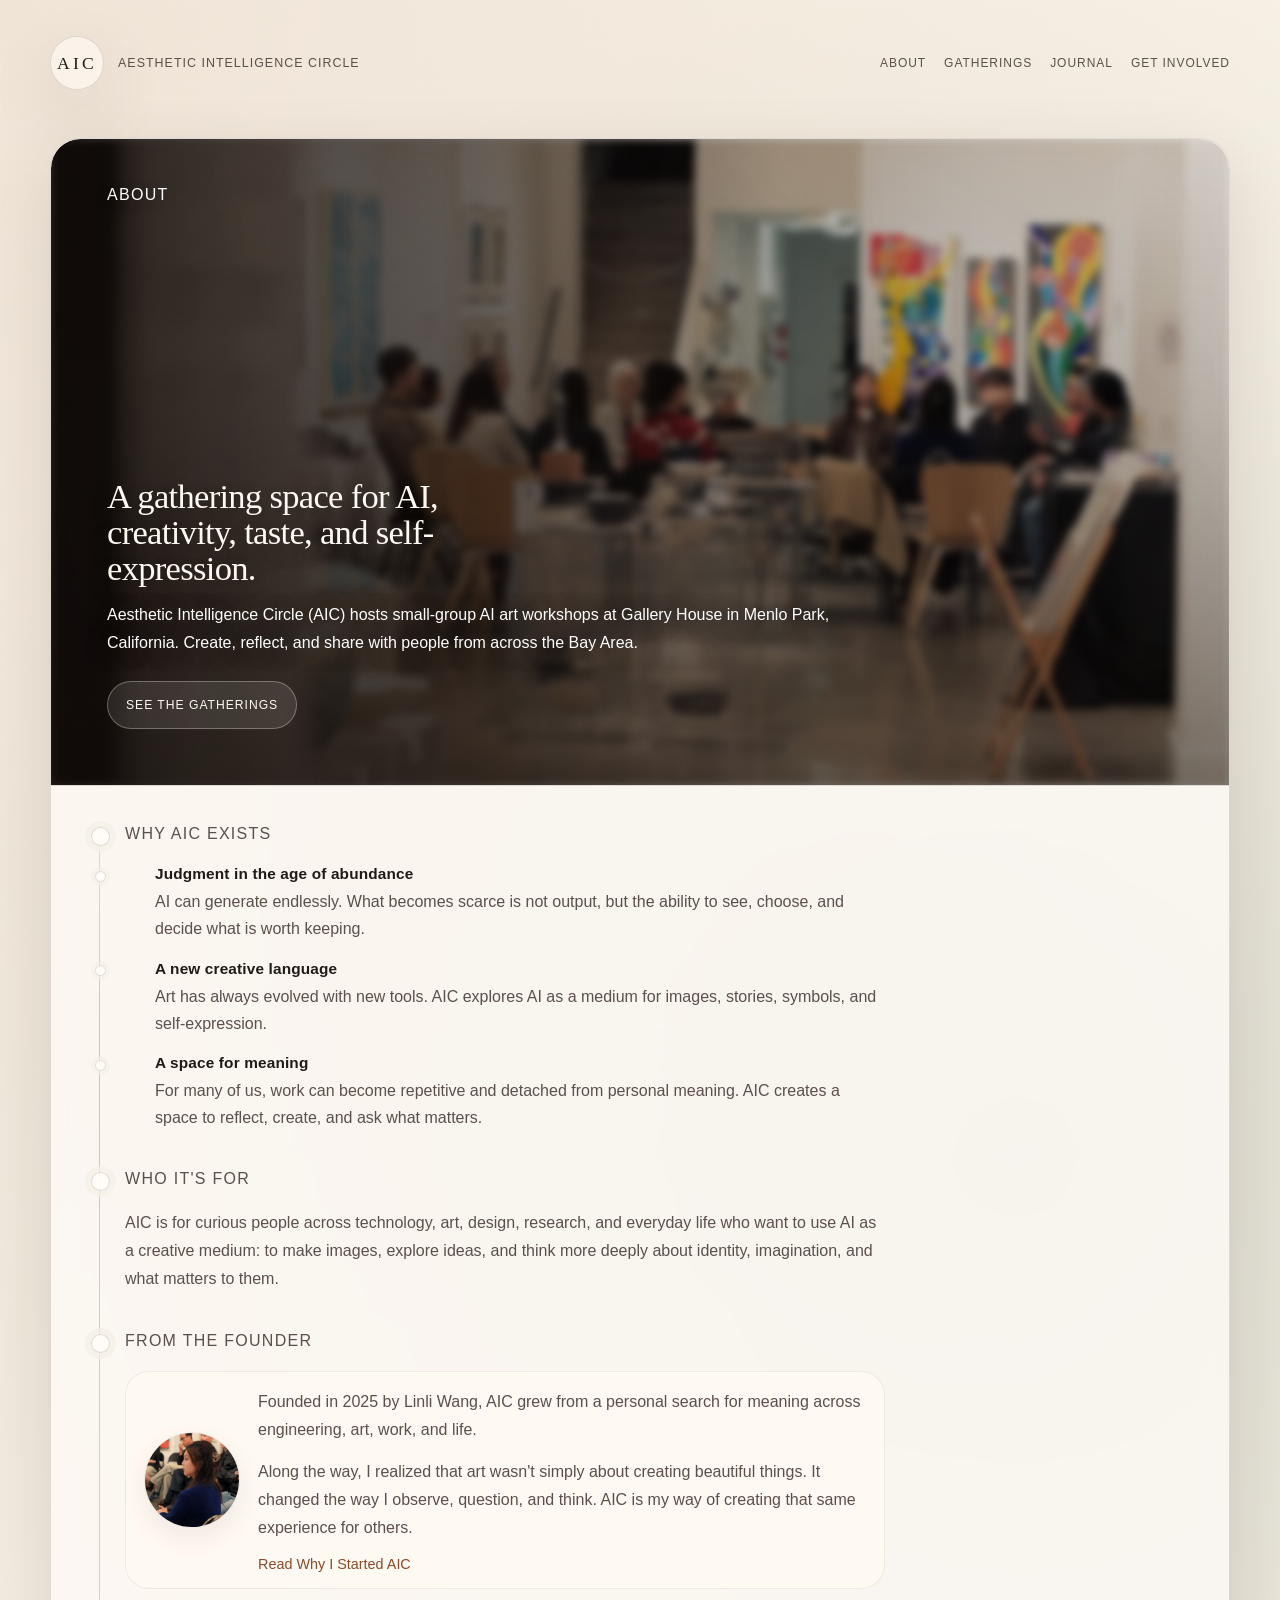
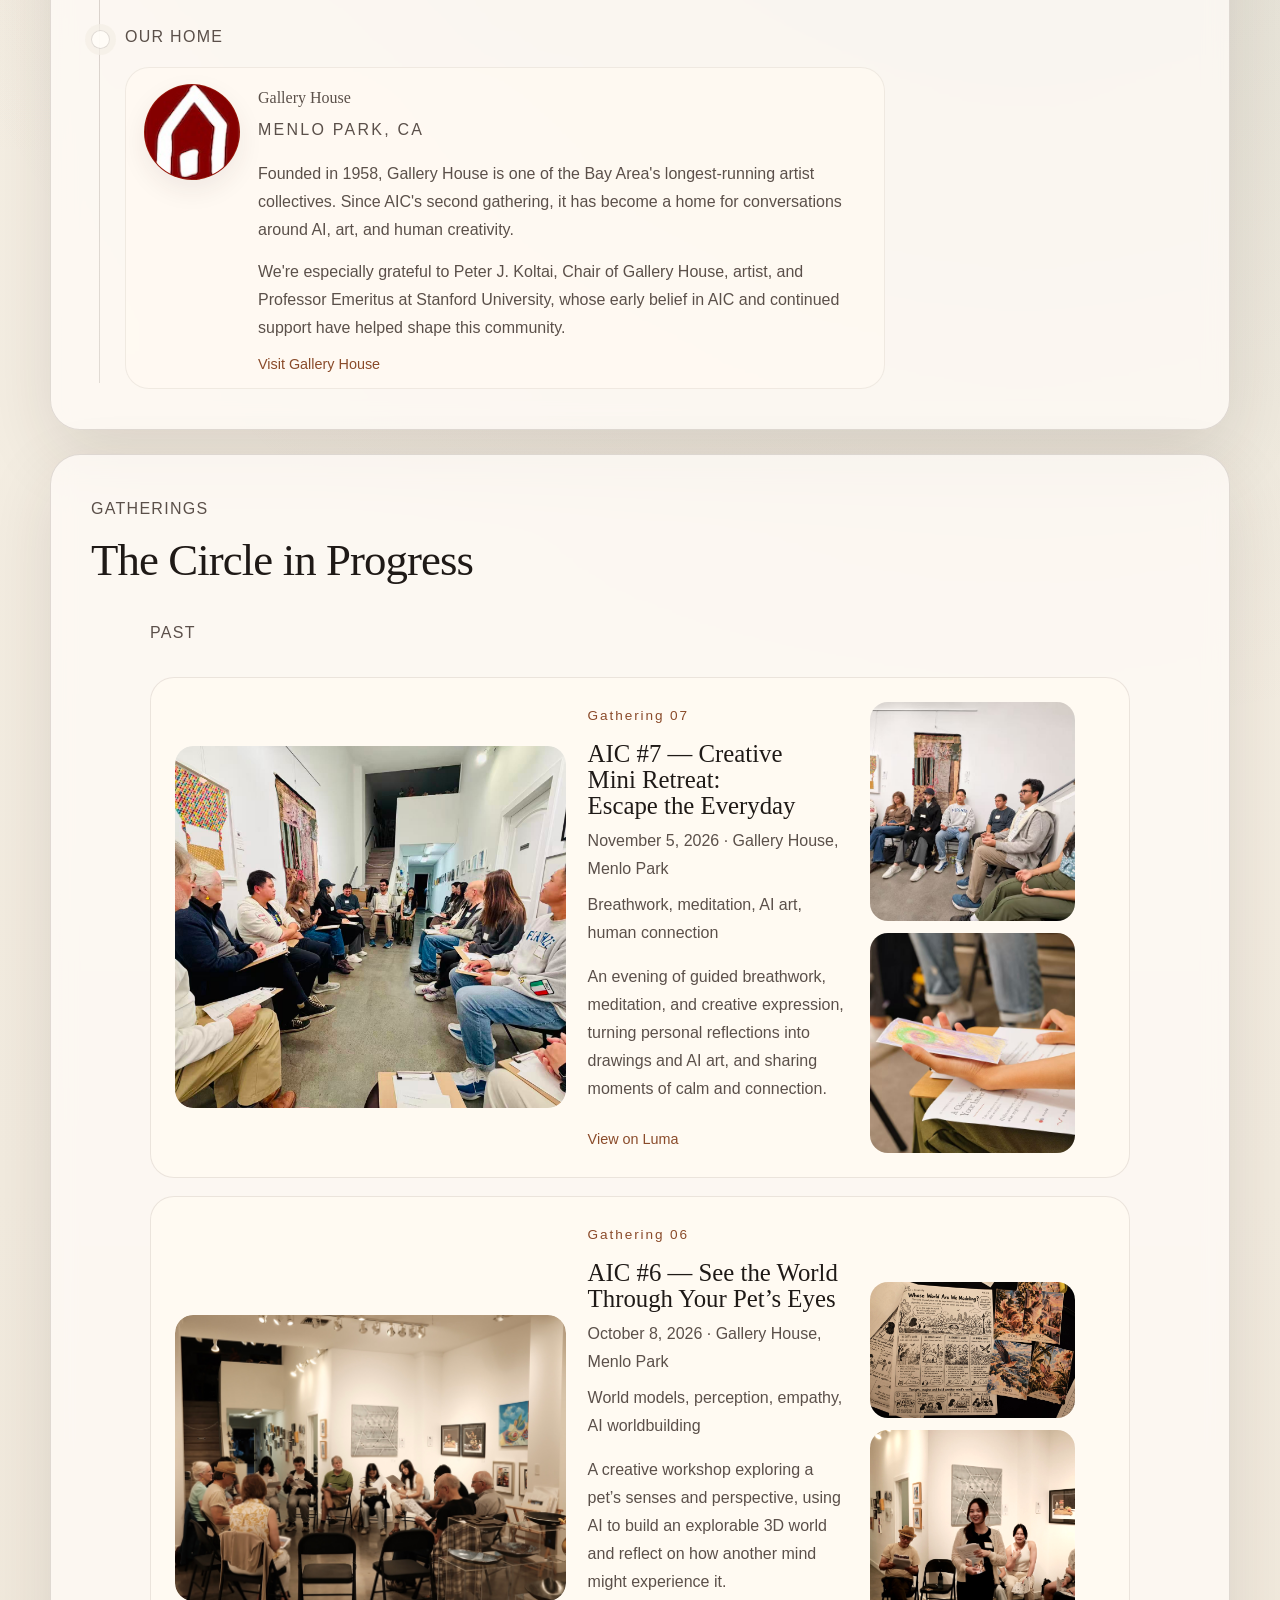
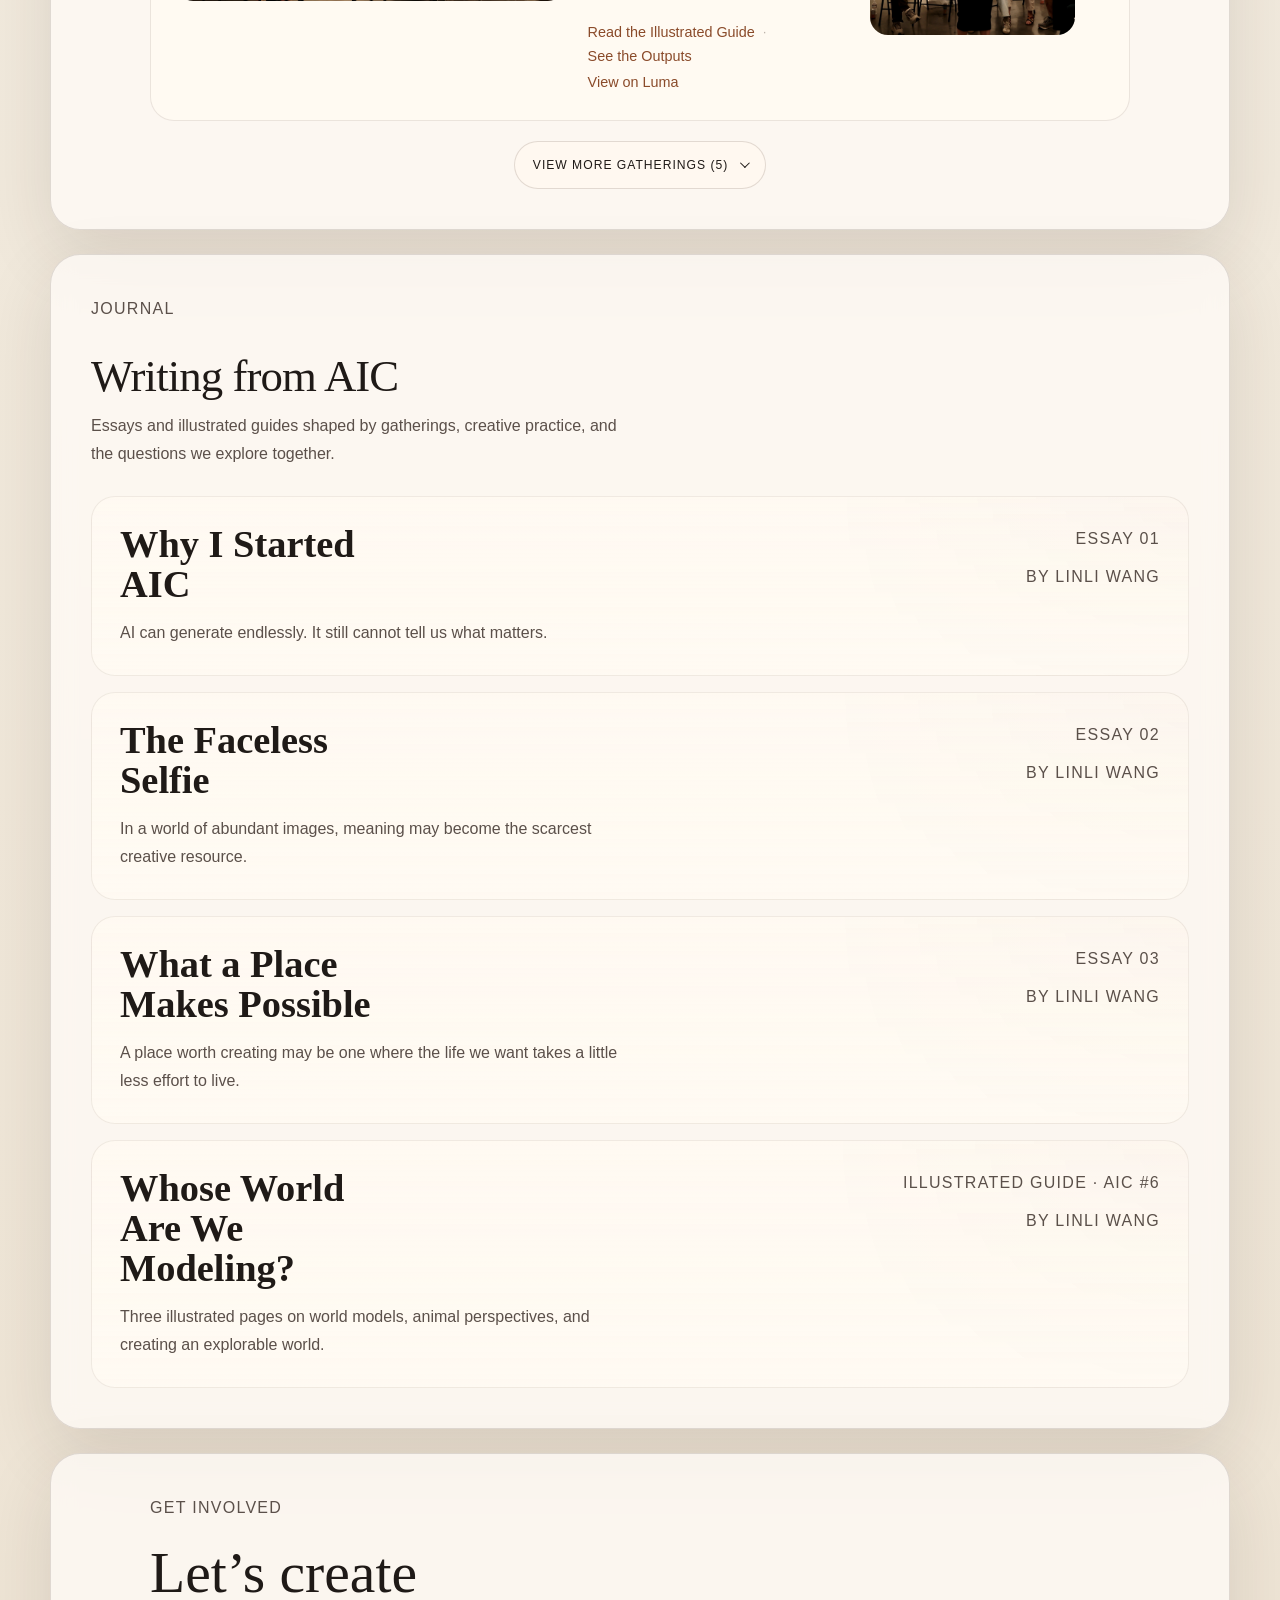
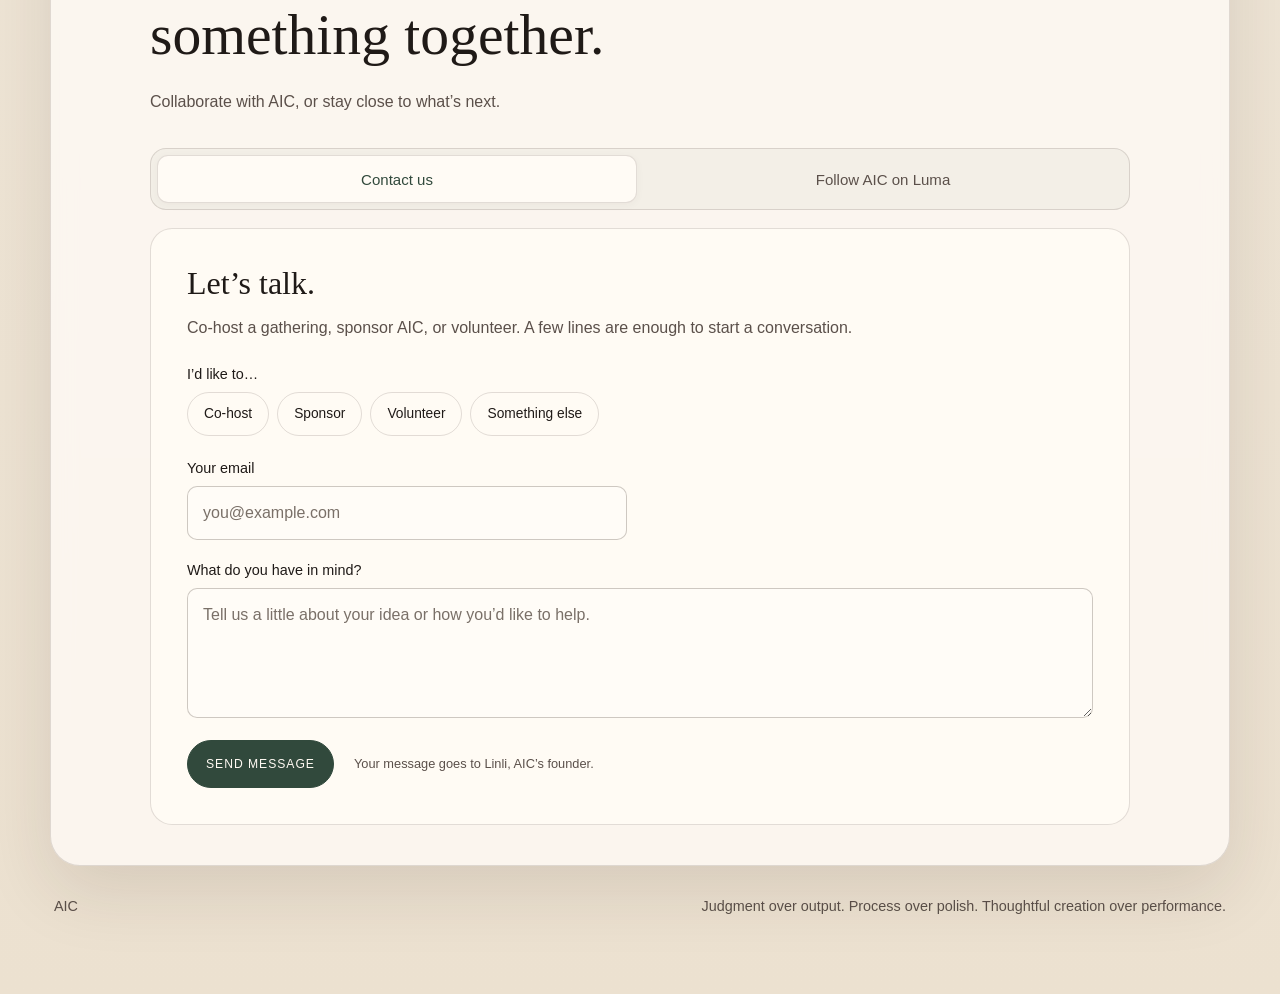
==== commit fc4fe2e2: "Archive AIC #7 creative mini retreat with event photos" ====
--- a/index.html
+++ b/index.html
@@ -214,44 +214,52 @@
             <p class="eyebrow">Gatherings</p>
             <h2 class="section-lead">The Circle in Progress</h2>
           </div>
-          <div class="gatherings-archive gatherings-next">
-            <div class="gatherings-archive-header">
-              <p class="eyebrow">Next gathering</p>
-            </div>
-            <div class="gatherings-spotlight">
-              <article class="next-gathering-note">
-                <div class="next-gathering-media">
-                  <img
-                    src="assets/gatherings/07/cover-creative-mini-retreat.png"
-                    alt="Escape the Everyday creative mini retreat poster with abstract cream, green, and peach brushstrokes."
-                    width="1254"
-                    height="1254"
-                  />
-                </div>
-                <div class="next-gathering-content">
-                  <div class="next-gathering-copy">
-                    <h3><a class="event-title-link" href="https://luma.com/senet3fj" target="_blank" rel="noreferrer">Creative Mini Retreat: Escape the Everyday</a></h3>
-                    <p class="next-gathering-meta">November 5, 2026 · 6:30 PM–8:30 PM PST · Gallery House, Menlo Park</p>
-                    <p class="next-gathering-tag">Breathwork, meditation, AI art, human connection</p>
-                    <p>
-                      Step away from everyday noise for an evening of guided
-                      breathwork, meditation, and AI art. Turn your reflections
-                      into images, contribute to a collective artwork, and connect
-                      with others. No meditation, art, or AI experience needed.
-                    </p>
-                  </div>
-                  <div class="next-gathering-actions">
-                    <a class="button button-primary" href="https://luma.com/senet3fj" target="_blank" rel="noreferrer">Register on Luma</a>
-                  </div>
-                </div>
-              </article>
-            </div>
-          </div>
           <div class="gatherings-archive">
             <div class="gatherings-archive-header">
               <p class="eyebrow">Past</p>
             </div>
             <div class="gatherings-grid">
+              <article class="gathering-card">
+                <div class="gathering-media">
+                  <img
+                    src="assets/gatherings/07/photo-circle.jpg"
+                    alt="Participants gathered in a circle at Gallery House during the seventh AIC gathering."
+                    width="1707"
+                    height="1280"
+                    loading="lazy"
+                  />
+                </div>
+                <div class="gathering-body">
+                  <span class="card-index">Gathering 07</span>
+                  <h3 class="gathering-title">AIC #7 — Creative Mini Retreat: Escape the Everyday</h3>
+                  <p class="gathering-meta">November 5, 2026 · Gallery House, Menlo Park</p>
+                  <p class="gathering-tag">Breathwork, meditation, AI art, human connection</p>
+                  <p>
+                    An evening of guided breathwork, meditation, and creative
+                    expression, turning personal reflections into drawings and
+                    AI art, and sharing moments of calm and connection.
+                  </p>
+                  <div class="gathering-links">
+                    <a class="text-link" href="https://luma.com/senet3fj" target="_blank" rel="noreferrer">View on Luma</a>
+                  </div>
+                </div>
+                <div class="gathering-gallery">
+                  <img
+                    src="assets/gatherings/07/photo-meditation.jpg"
+                    alt="Participants practicing guided meditation together at the seventh AIC gathering."
+                    width="1448"
+                    height="1086"
+                    loading="lazy"
+                  />
+                  <img
+                    src="assets/gatherings/07/photo-reflection.jpg"
+                    alt="A participant holding a colorful drawing above a reflection worksheet during the creative mini retreat."
+                    width="1086"
+                    height="1448"
+                    loading="lazy"
+                  />
+                </div>
+              </article>
               <article class="gathering-card gathering-card-photo-story">
                 <div class="gathering-media">
                   <img
@@ -302,56 +310,56 @@
                   />
                 </div>
               </article>
-              <article class="gathering-card">
-                <div class="gathering-media">
-                  <img
-                    src="assets/gatherings/05/photo-1.jpg"
-                    alt="Participants sharing ideas in a circle at Gallery House during the fifth AIC gathering."
-                    loading="lazy"
-                  />
-                </div>
-                <div class="gathering-body">
-                  <span class="card-index">Gathering 05</span>
-                  <h3 class="gathering-title">AIC #5 — Design a Place You Wish Existed</h3>
-                  <p class="gathering-meta">September 10, 2026 · Gallery House, Menlo Park</p>
-                  <p class="gathering-tag">Imagination, space, feeling, AI worldbuilding</p>
-                  <p>
-                    A creative workshop about imagining a room, refuge, public
-                    space, or environment you wish existed, bringing it to life
-                    with AI, and sharing the story behind it.
-                  </p>
-                  <div class="gathering-links gathering-links-stack">
-                    <div class="gathering-links-secondary">
-                      <a class="text-link" href="what-a-place-makes-possible.html">Read the essay</a>
-                      <span class="link-divider" aria-hidden="true">·</span>
-                      <a class="text-link" href="gathering-05-outputs.html">See the Outputs</a>
-                    </div>
-                    <div class="gathering-links-secondary">
-                      <a class="text-link" href="https://luma.com/jvc34lbb" target="_blank" rel="noreferrer">View on Luma</a>
-                    </div>
-                  </div>
-                </div>
-                <div class="gathering-gallery">
-                  <img
-                    src="assets/gatherings/05/photo-2.jpg"
-                    alt="A participant showing an AI-created world on her phone during the fifth AIC gathering."
-                    loading="lazy"
-                  />
-                  <img
-                    src="assets/gatherings/05/photo-3.jpg"
-                    alt="Participants chatting and sharing a moment together at the fifth AIC gathering."
-                    loading="lazy"
-                  />
-                </div>
-              </article>
             </div>
             <details class="gatherings-more">
               <summary class="button button-secondary gatherings-more-toggle">
-                <span class="gatherings-more-label">View more gatherings (4)</span>
+                <span class="gatherings-more-label">View more gatherings (5)</span>
                 <span class="gatherings-less-label">View fewer gatherings</span>
                 <span class="gatherings-more-icon" aria-hidden="true"></span>
               </summary>
               <div class="gatherings-grid">
+                <article class="gathering-card">
+                  <div class="gathering-media">
+                    <img
+                      src="assets/gatherings/05/photo-1.jpg"
+                      alt="Participants sharing ideas in a circle at Gallery House during the fifth AIC gathering."
+                      loading="lazy"
+                    />
+                  </div>
+                  <div class="gathering-body">
+                    <span class="card-index">Gathering 05</span>
+                    <h3 class="gathering-title">AIC #5 — Design a Place You Wish Existed</h3>
+                    <p class="gathering-meta">September 10, 2026 · Gallery House, Menlo Park</p>
+                    <p class="gathering-tag">Imagination, space, feeling, AI worldbuilding</p>
+                    <p>
+                      A creative workshop about imagining a room, refuge, public
+                      space, or environment you wish existed, bringing it to life
+                      with AI, and sharing the story behind it.
+                    </p>
+                    <div class="gathering-links gathering-links-stack">
+                      <div class="gathering-links-secondary">
+                        <a class="text-link" href="what-a-place-makes-possible.html">Read the essay</a>
+                        <span class="link-divider" aria-hidden="true">·</span>
+                        <a class="text-link" href="gathering-05-outputs.html">See the Outputs</a>
+                      </div>
+                      <div class="gathering-links-secondary">
+                        <a class="text-link" href="https://luma.com/jvc34lbb" target="_blank" rel="noreferrer">View on Luma</a>
+                      </div>
+                    </div>
+                  </div>
+                  <div class="gathering-gallery">
+                    <img
+                      src="assets/gatherings/05/photo-2.jpg"
+                      alt="A participant showing an AI-created world on her phone during the fifth AIC gathering."
+                      loading="lazy"
+                    />
+                    <img
+                      src="assets/gatherings/05/photo-3.jpg"
+                      alt="Participants chatting and sharing a moment together at the fifth AIC gathering."
+                      loading="lazy"
+                    />
+                  </div>
+                </article>
                 <article class="gathering-card">
                   <div class="gathering-media">
                     <img
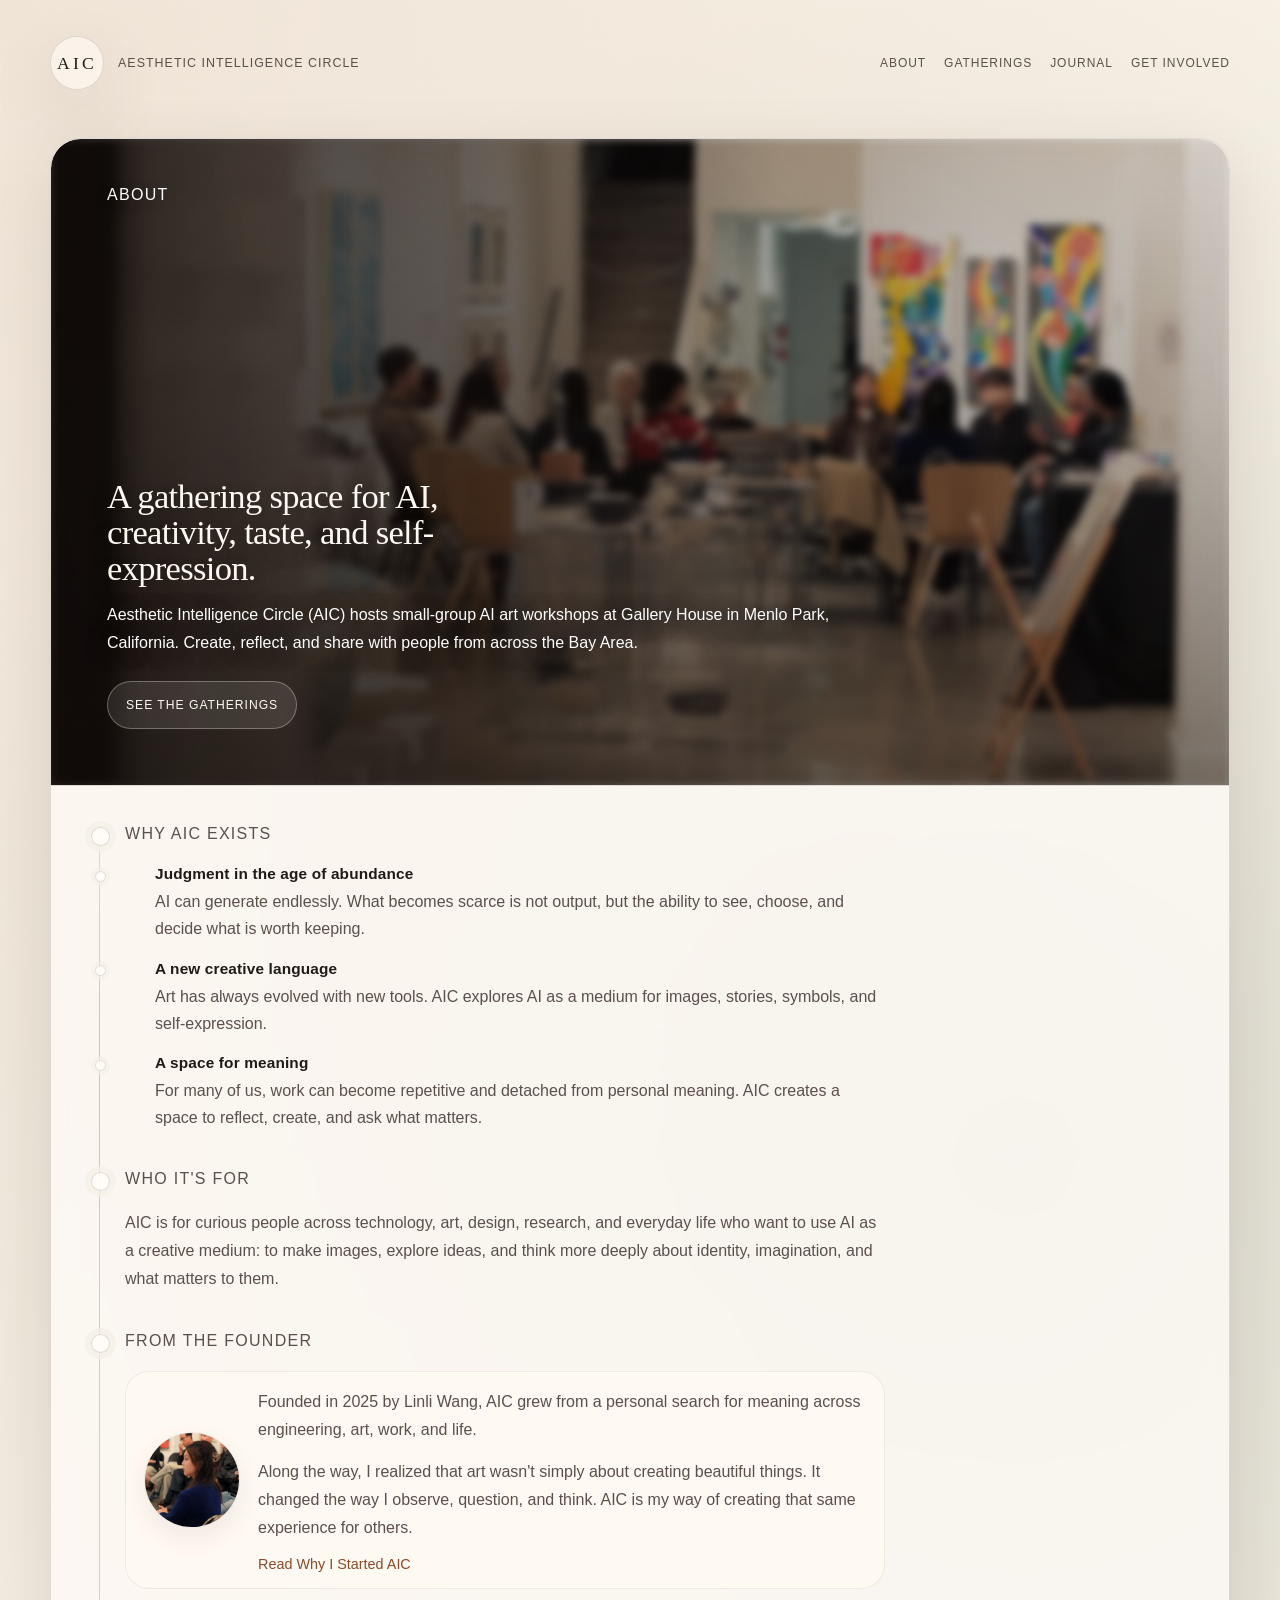
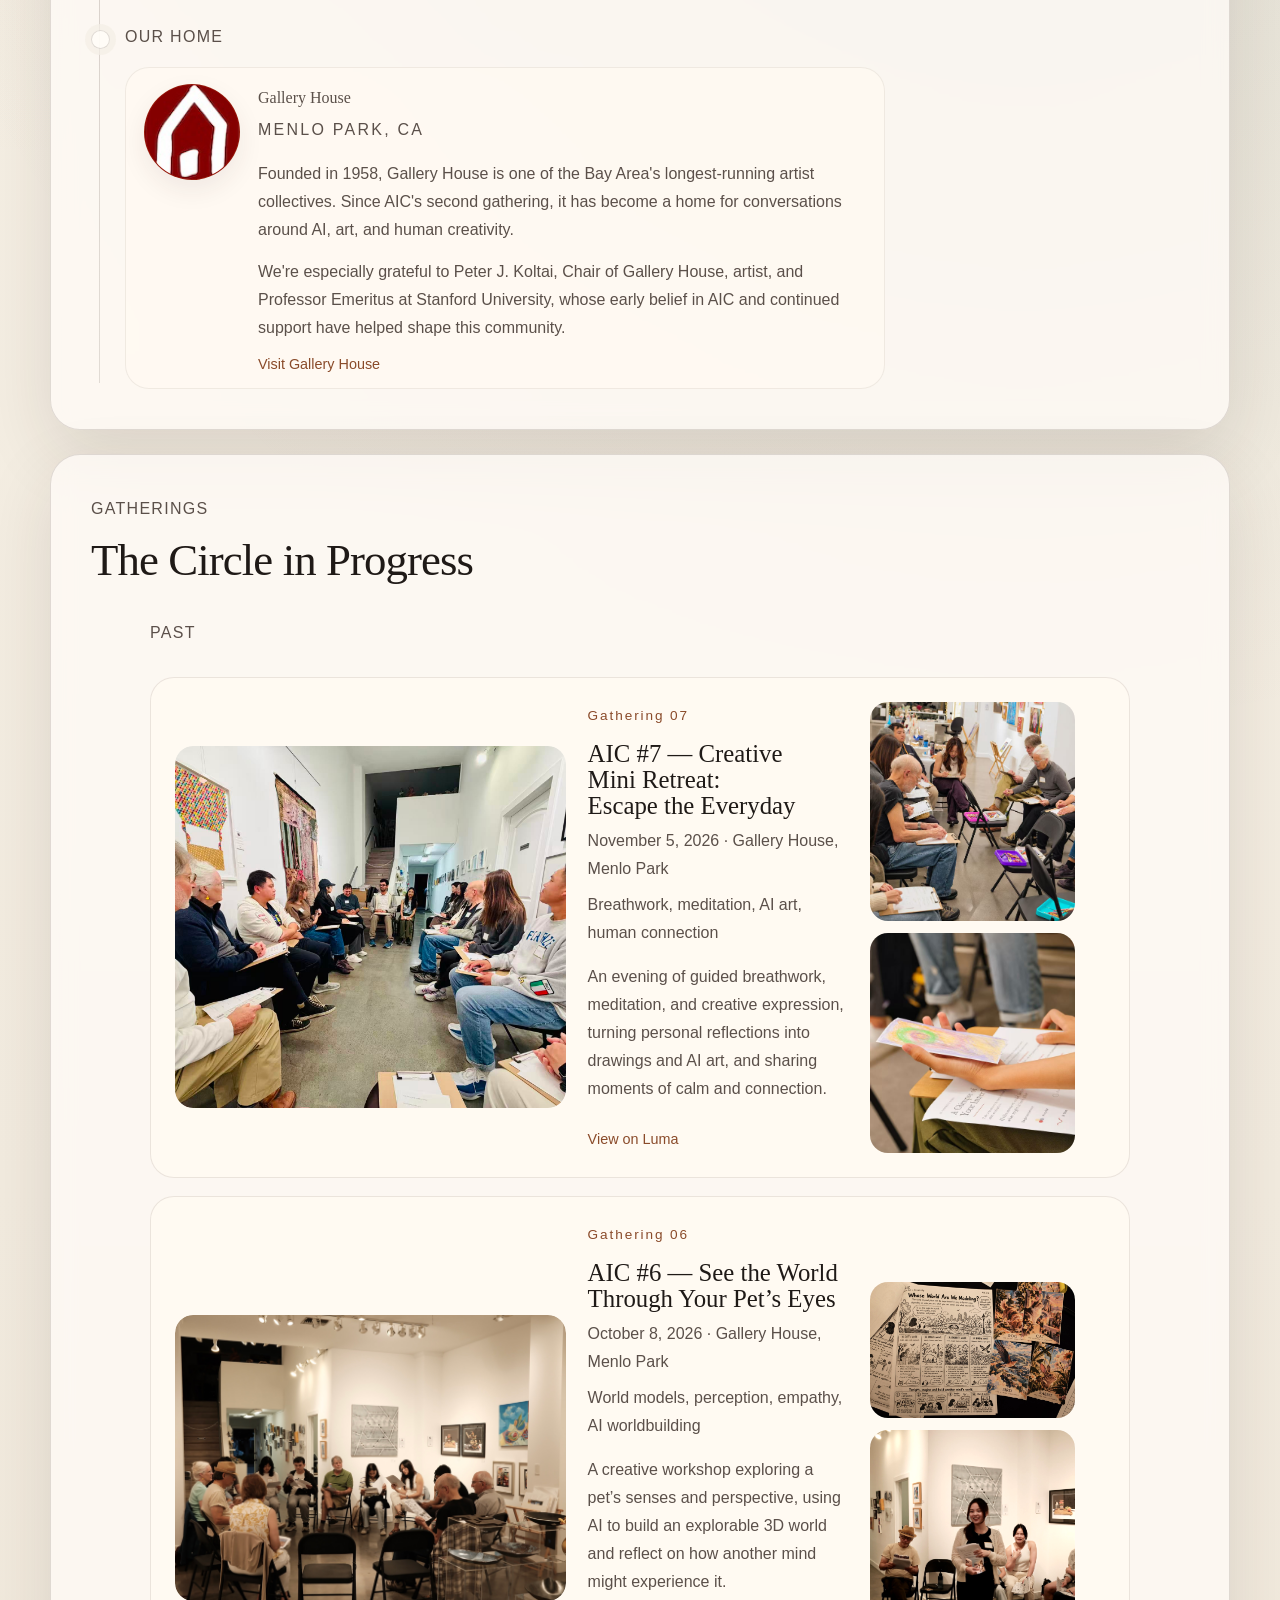
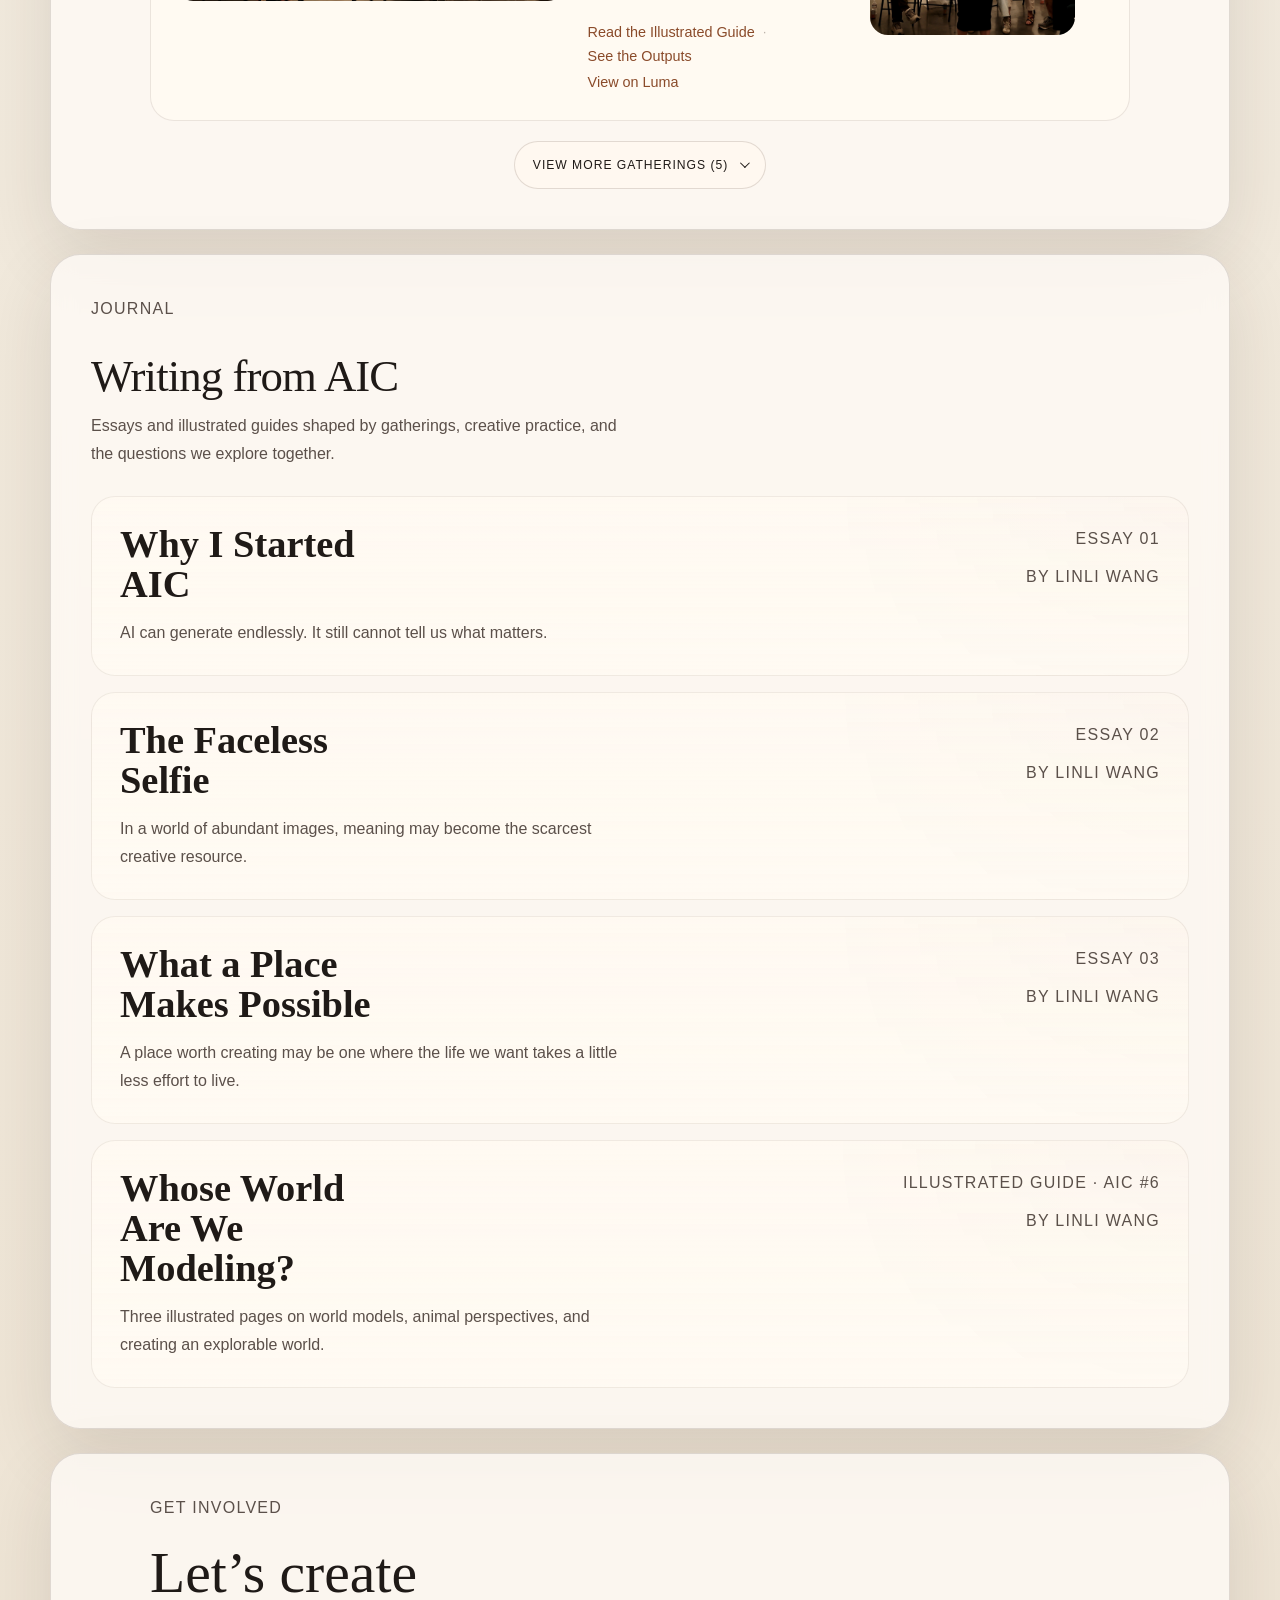
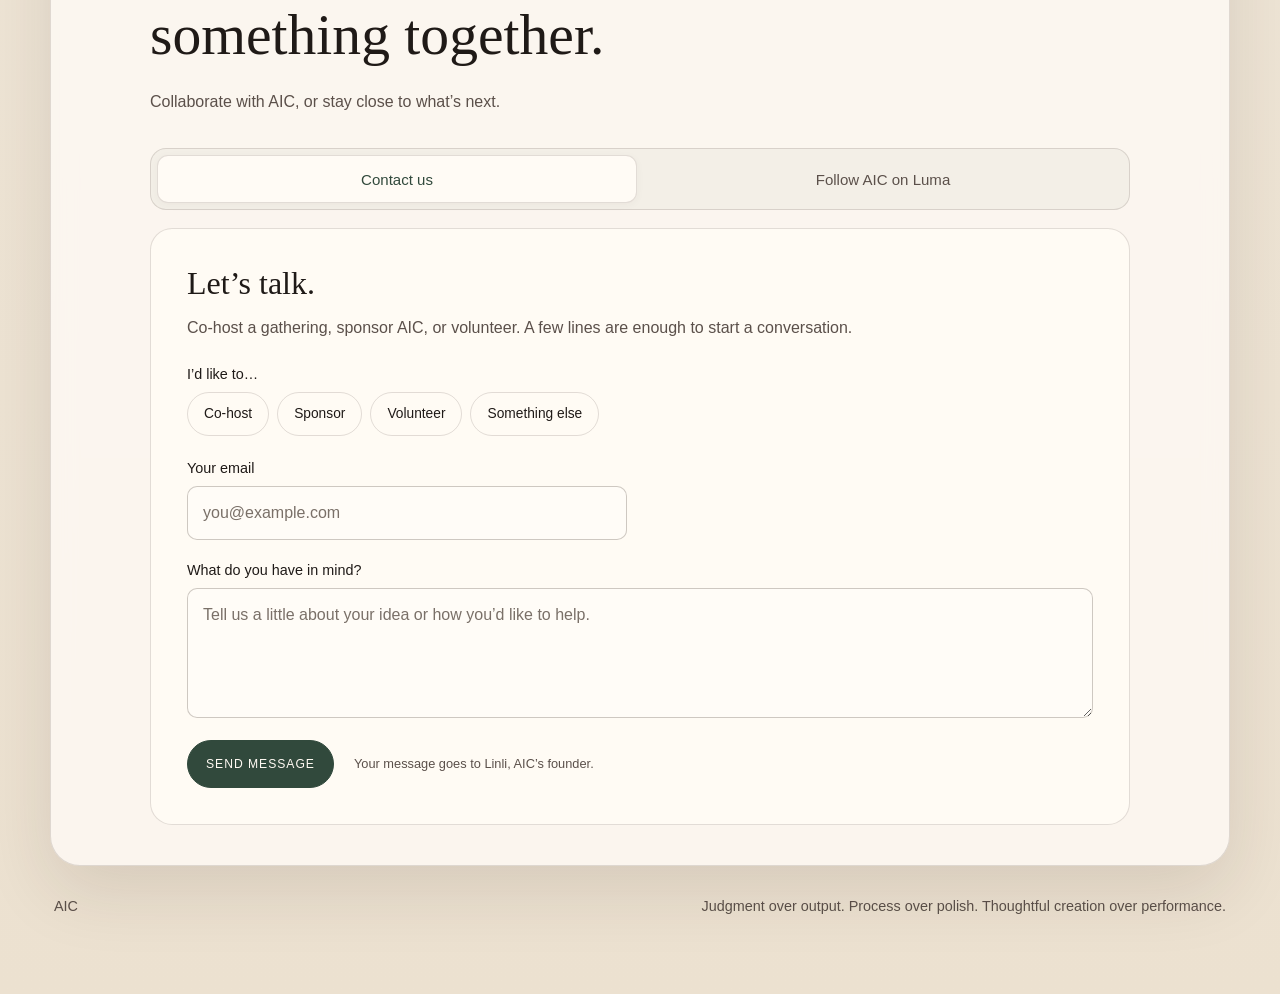
==== commit 897665d0: "Replace AIC #7 second gallery photo with drawing session" ====
--- a/index.html
+++ b/index.html
@@ -245,10 +245,10 @@
                 </div>
                 <div class="gathering-gallery">
                   <img
-                    src="assets/gatherings/07/photo-meditation.jpg"
-                    alt="Participants practicing guided meditation together at the seventh AIC gathering."
-                    width="1448"
-                    height="1086"
+                    src="assets/gatherings/07/photo-creating.jpg"
+                    alt="Participants drawing and reflecting together at the seventh AIC gathering."
+                    width="1086"
+                    height="1448"
                     loading="lazy"
                   />
                   <img
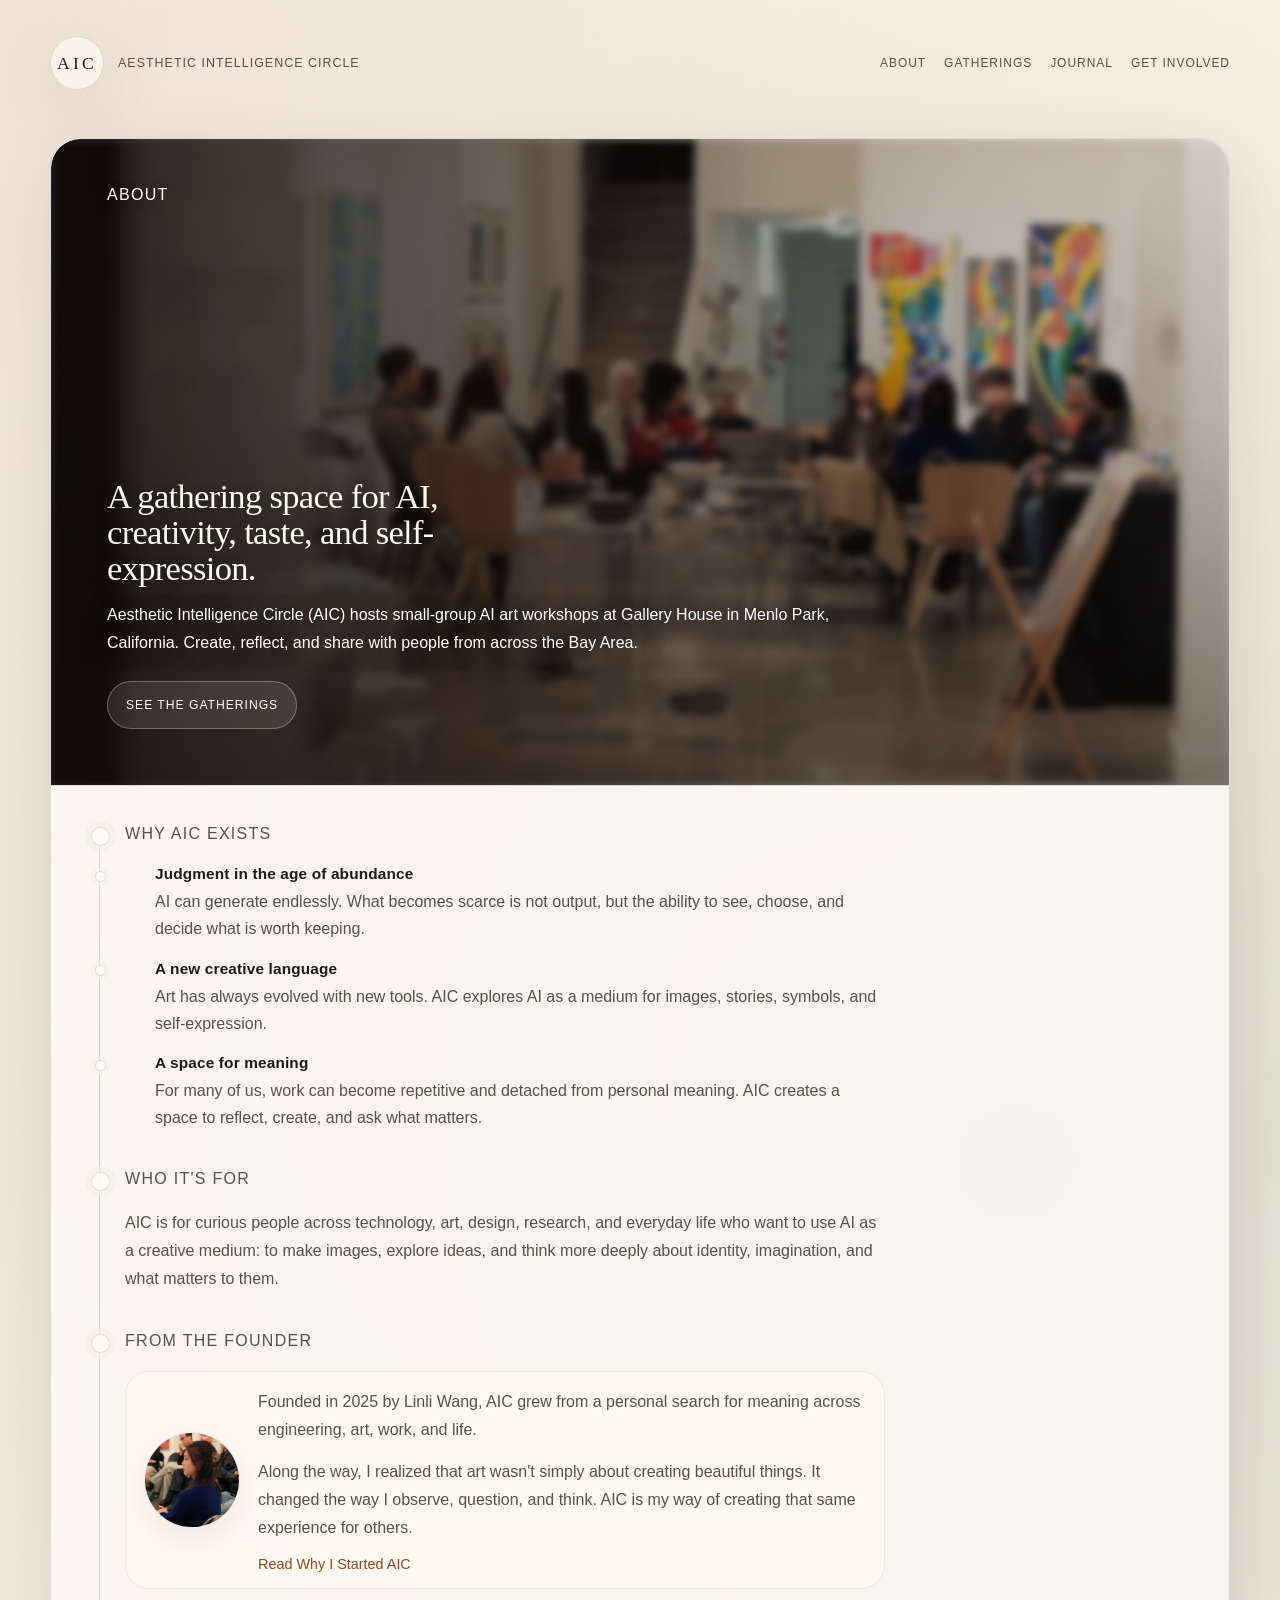
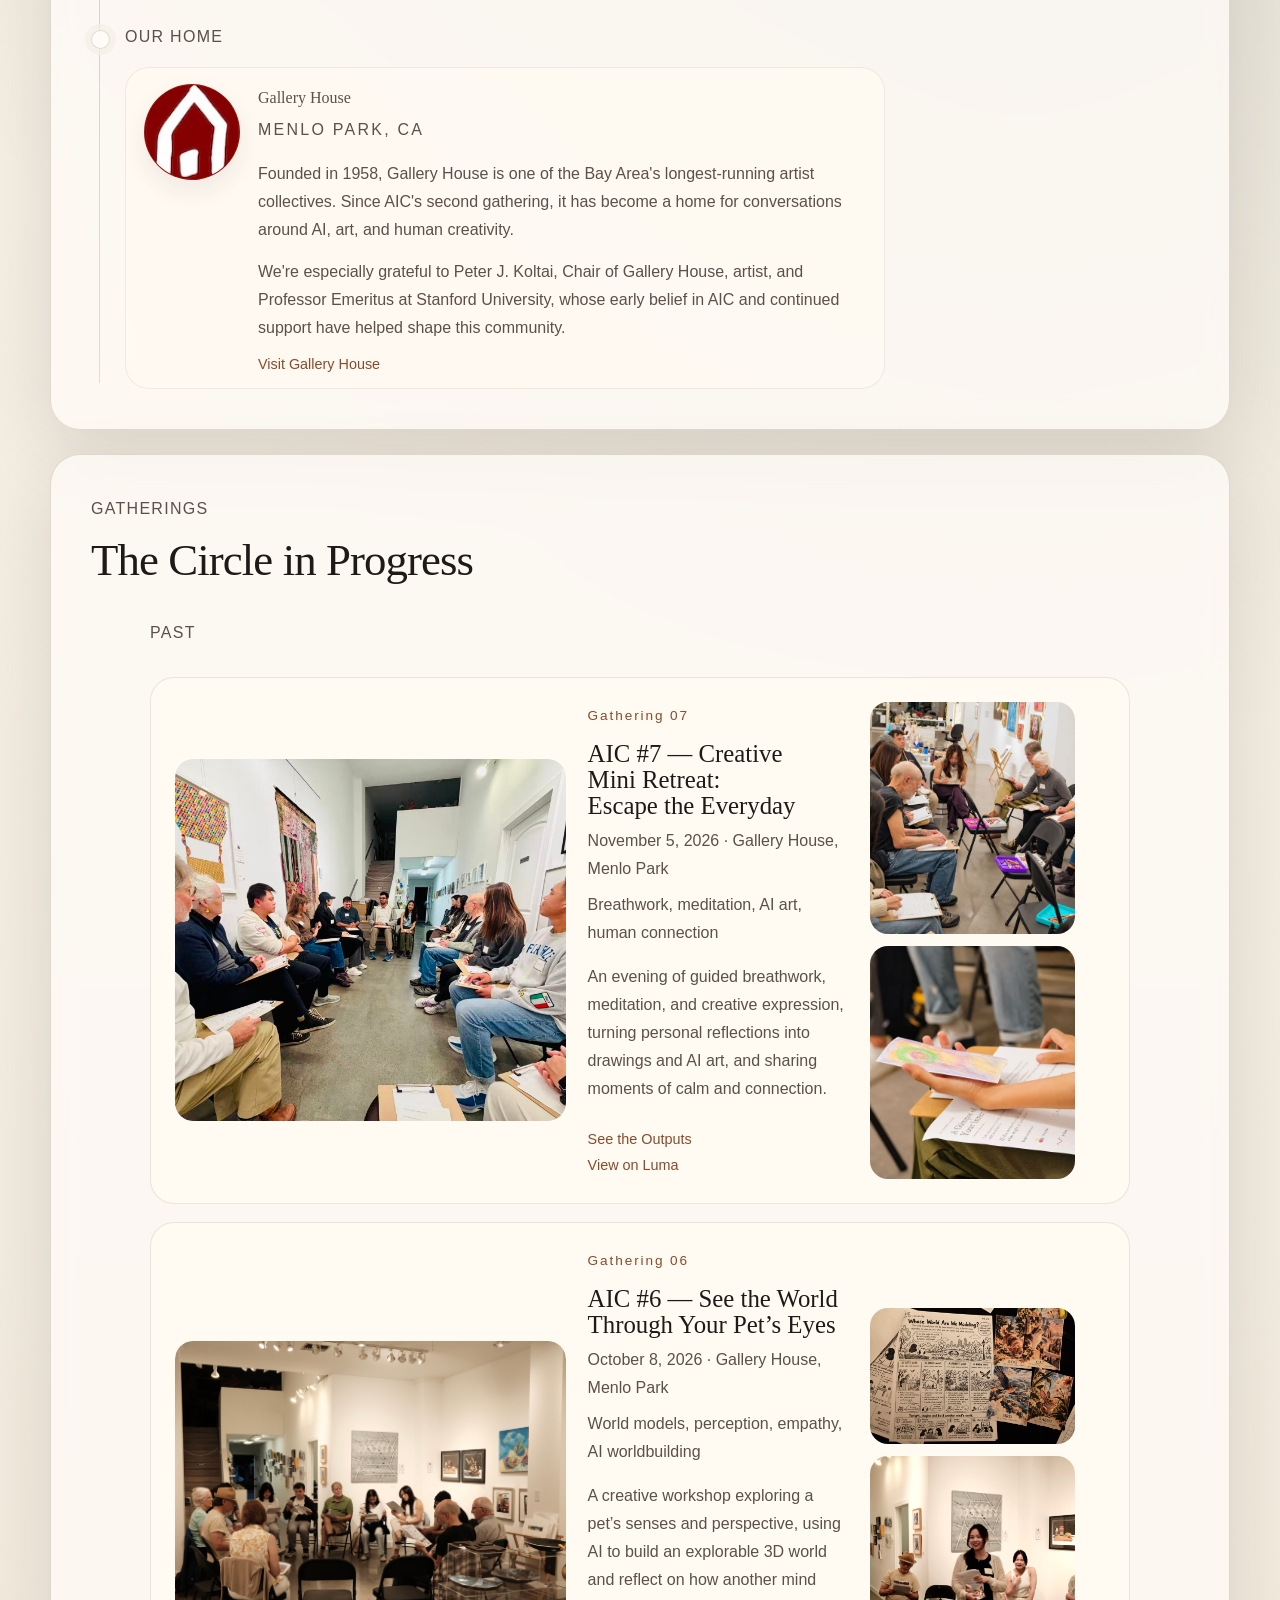
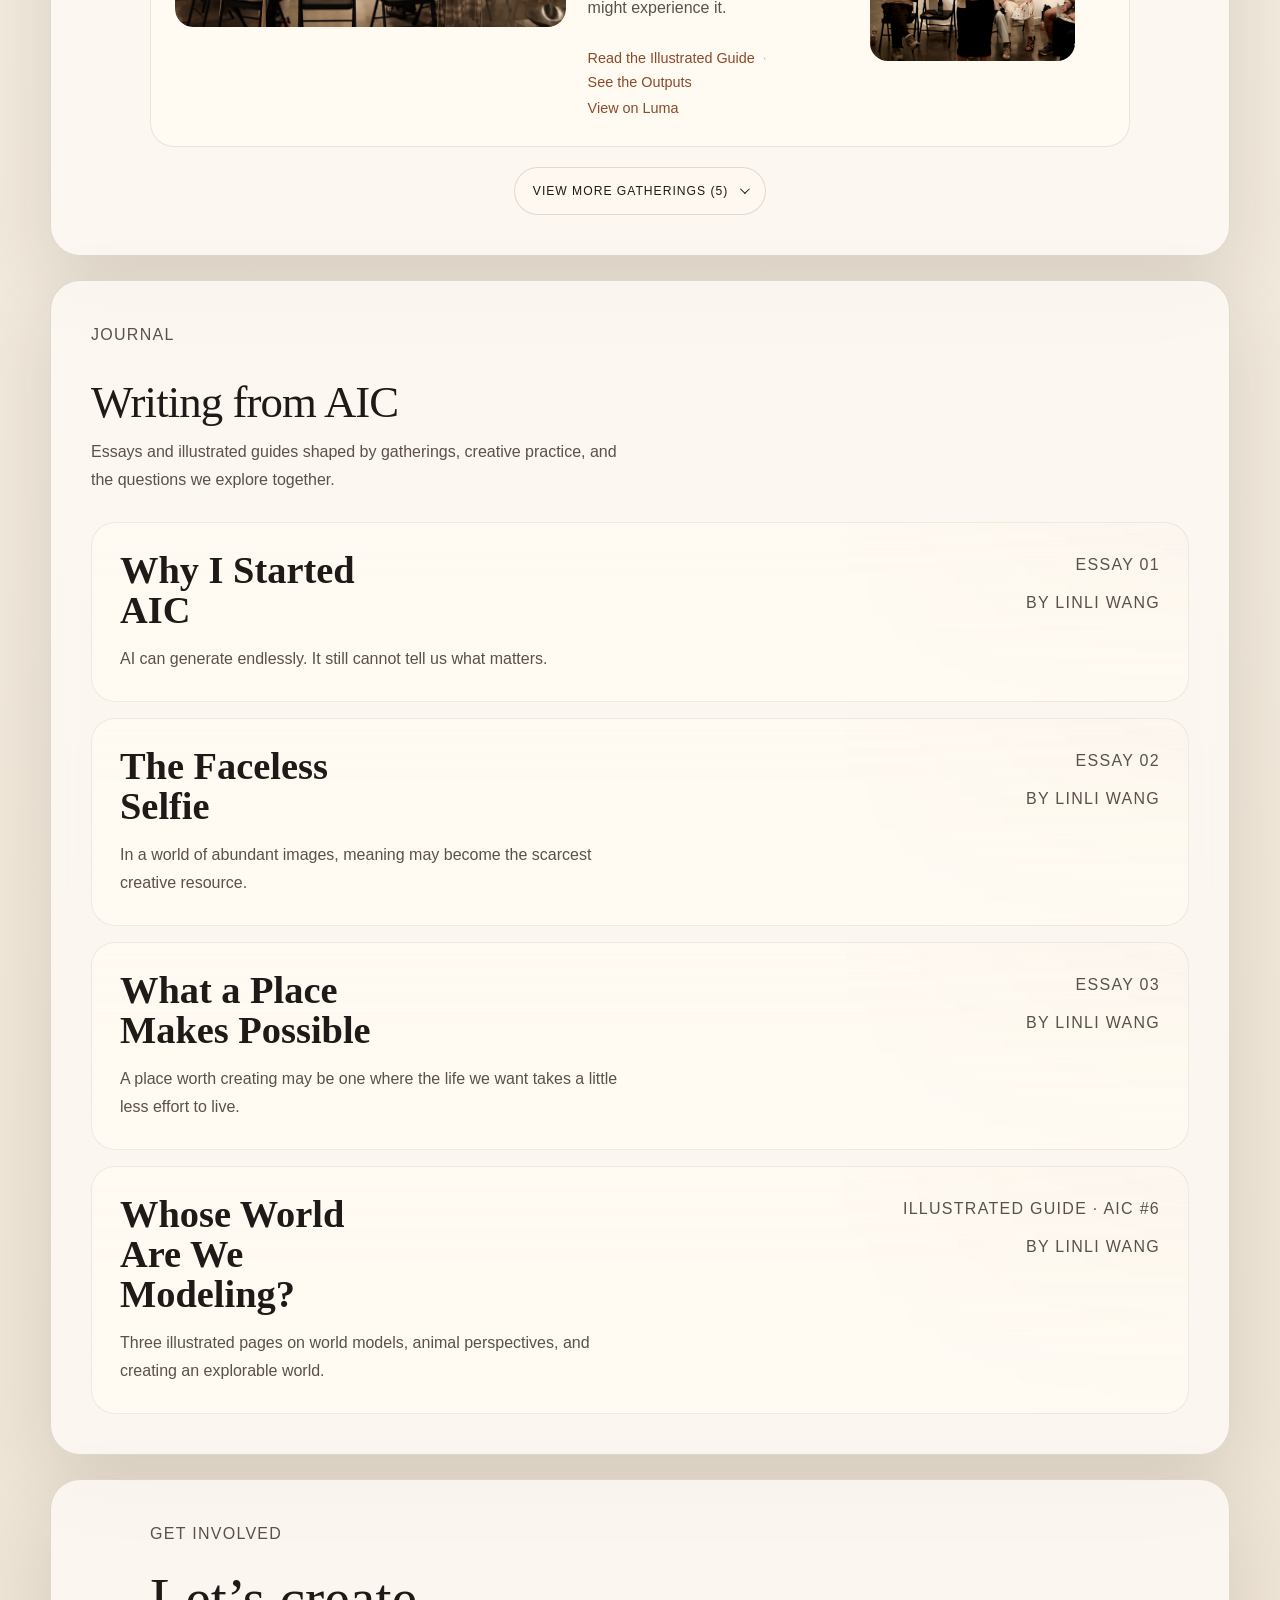
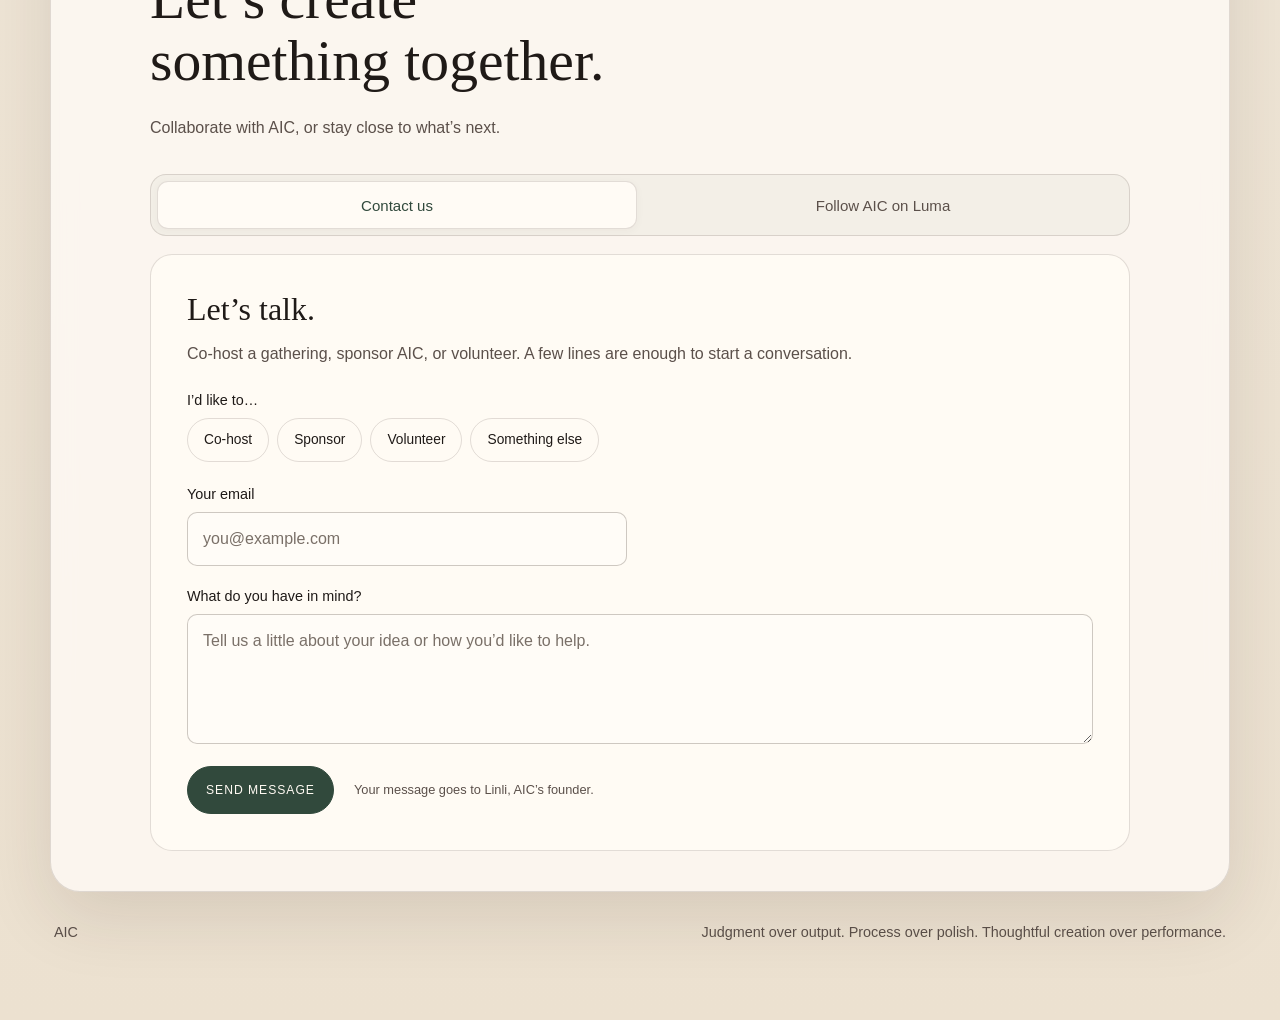
==== commit 3bd3d1a7: "Add AIC #7 outputs with five participant works and correct event metadata" ====
--- a/index.html
+++ b/index.html
@@ -239,8 +239,13 @@
                     expression, turning personal reflections into drawings and
                     AI art, and sharing moments of calm and connection.
                   </p>
-                  <div class="gathering-links">
-                    <a class="text-link" href="https://luma.com/senet3fj" target="_blank" rel="noreferrer">View on Luma</a>
+                  <div class="gathering-links gathering-links-stack">
+                    <div class="gathering-links-secondary">
+                      <a class="text-link" href="gathering-07-outputs.html">See the Outputs</a>
+                    </div>
+                    <div class="gathering-links-secondary">
+                      <a class="text-link" href="https://luma.com/senet3fj" target="_blank" rel="noreferrer">View on Luma</a>
+                    </div>
                   </div>
                 </div>
                 <div class="gathering-gallery">
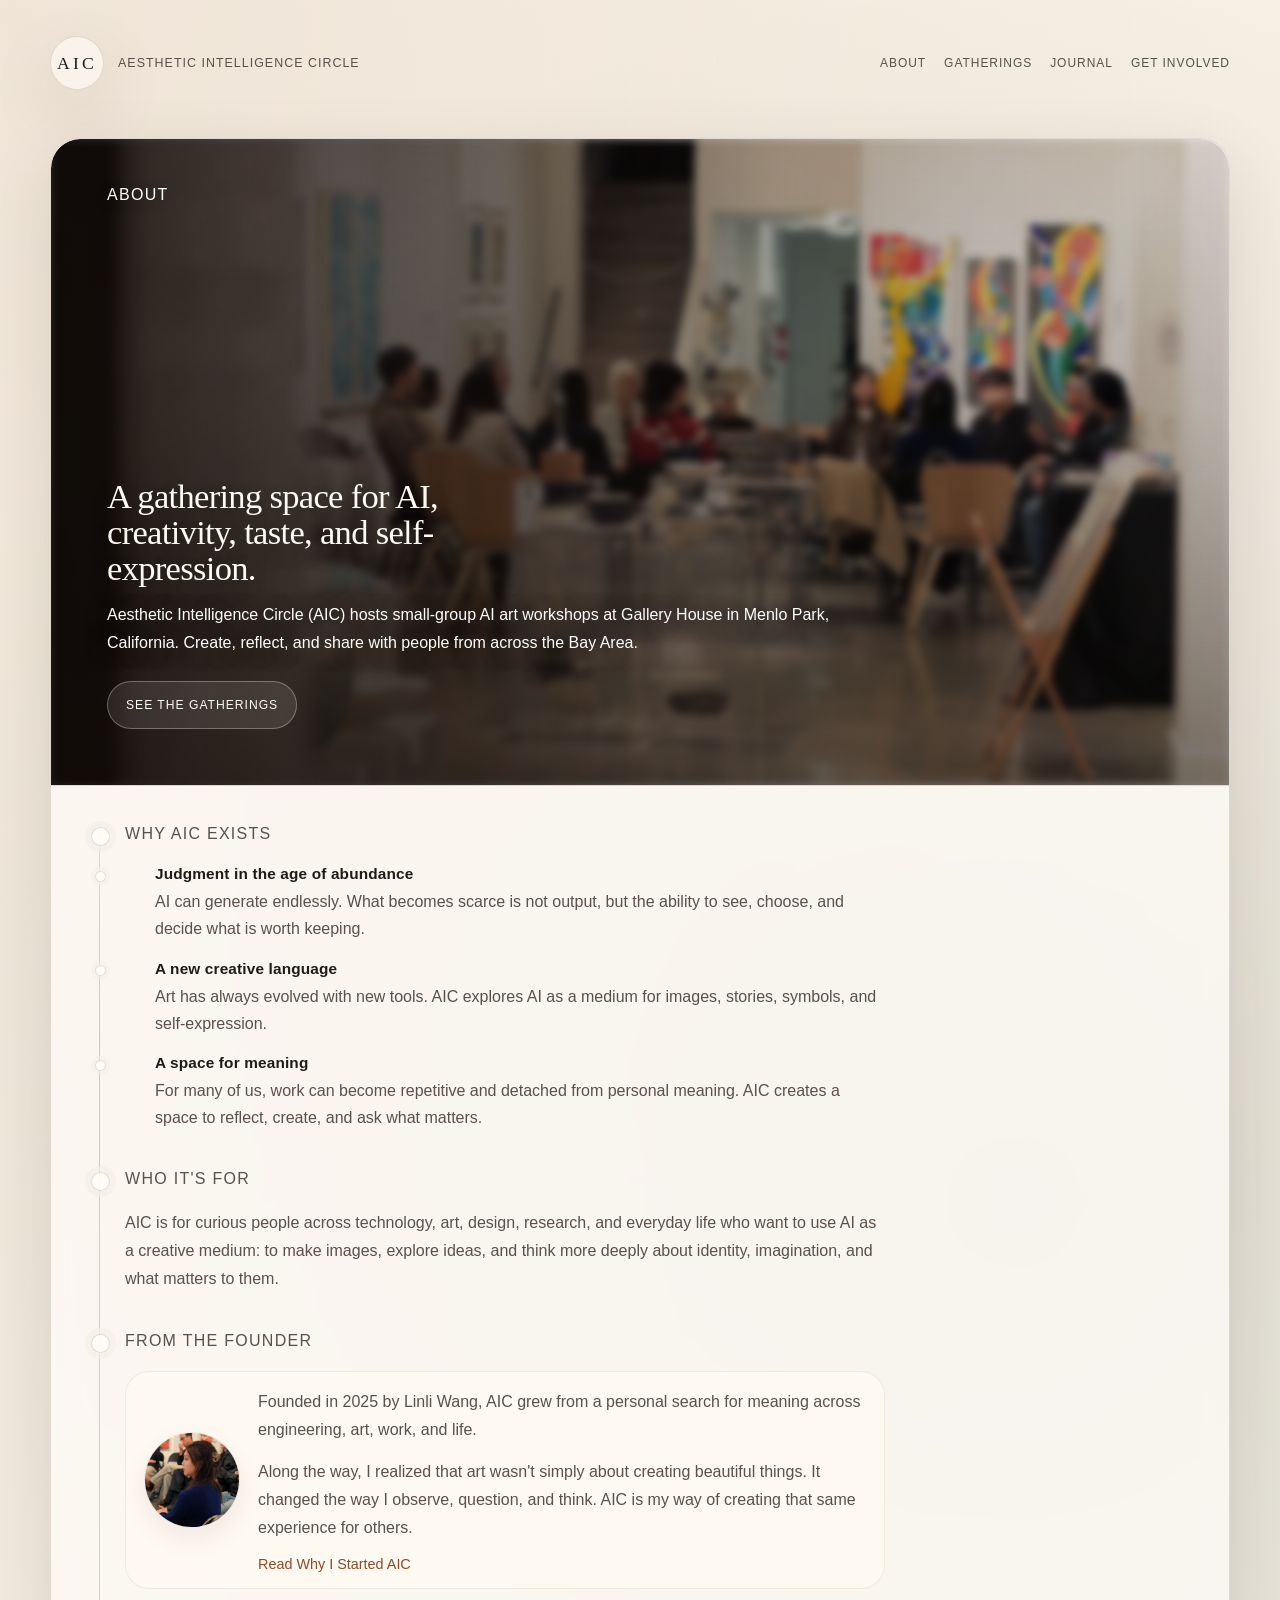
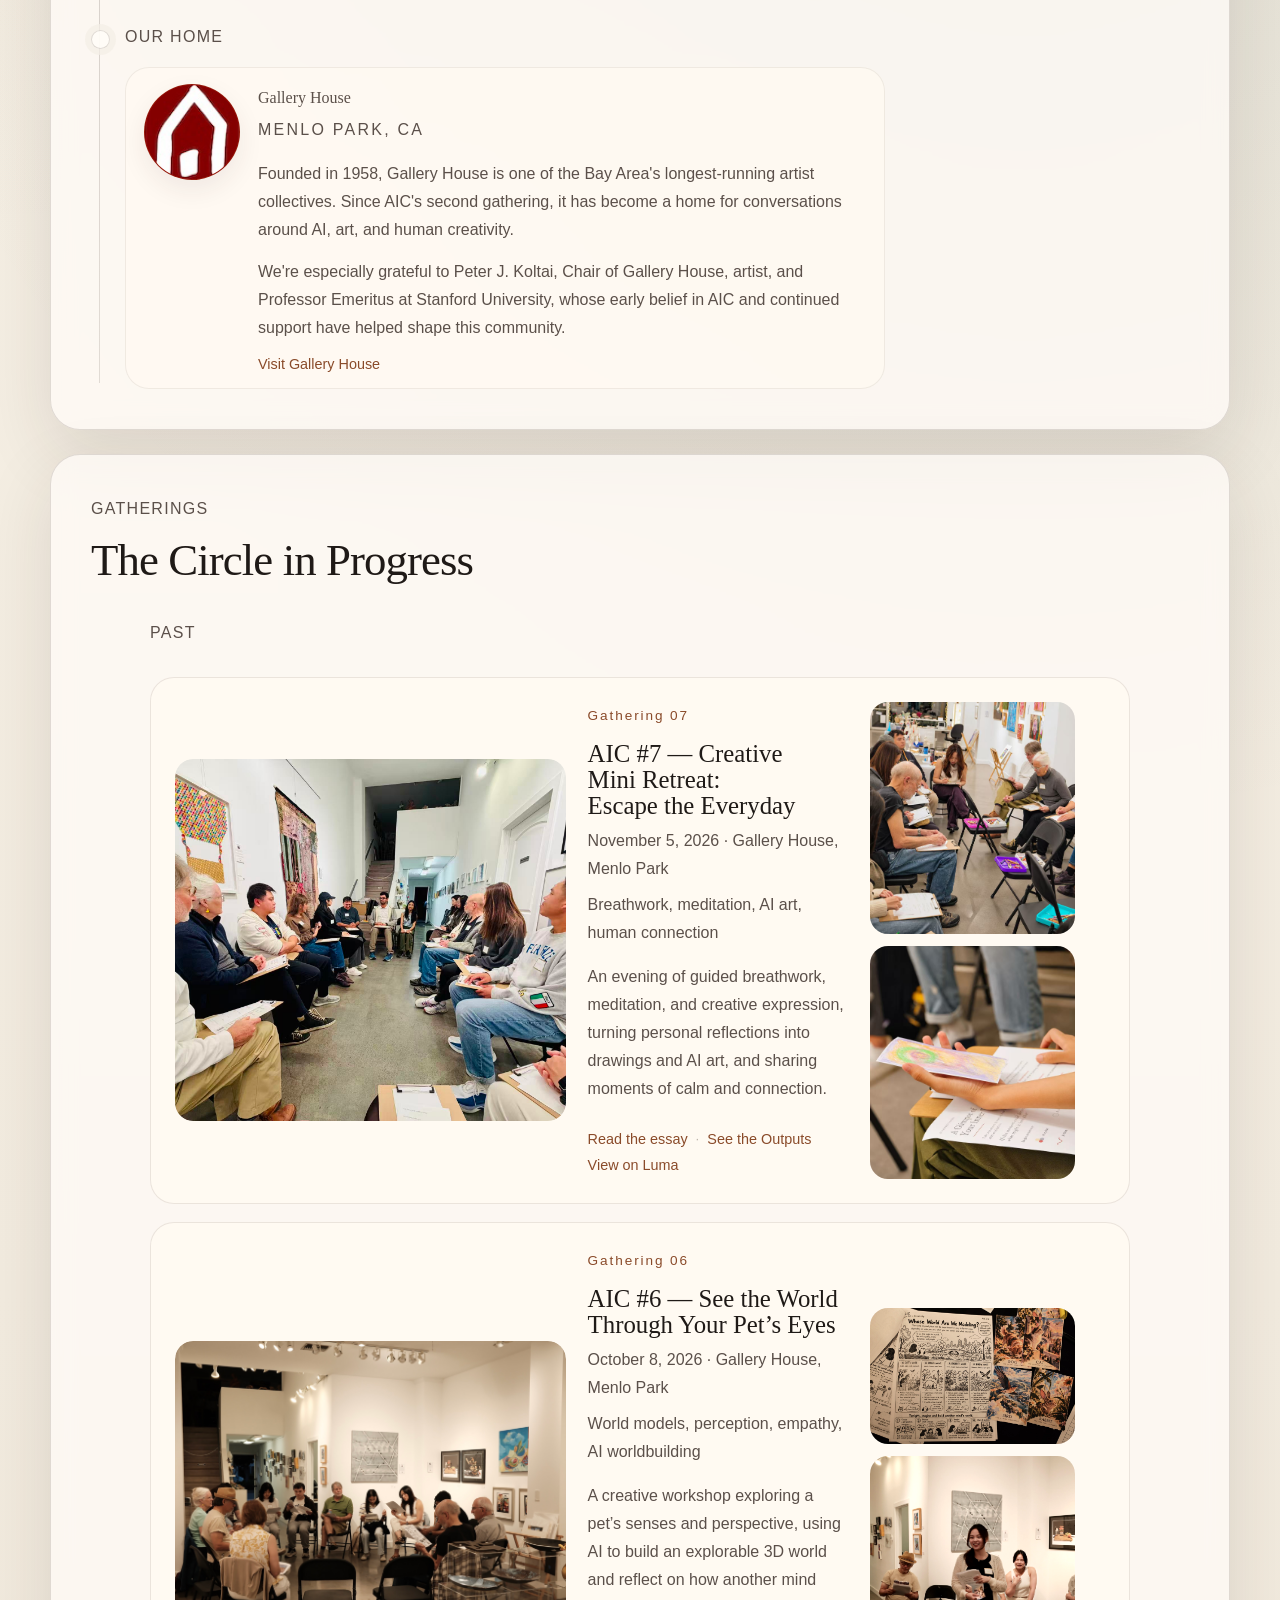
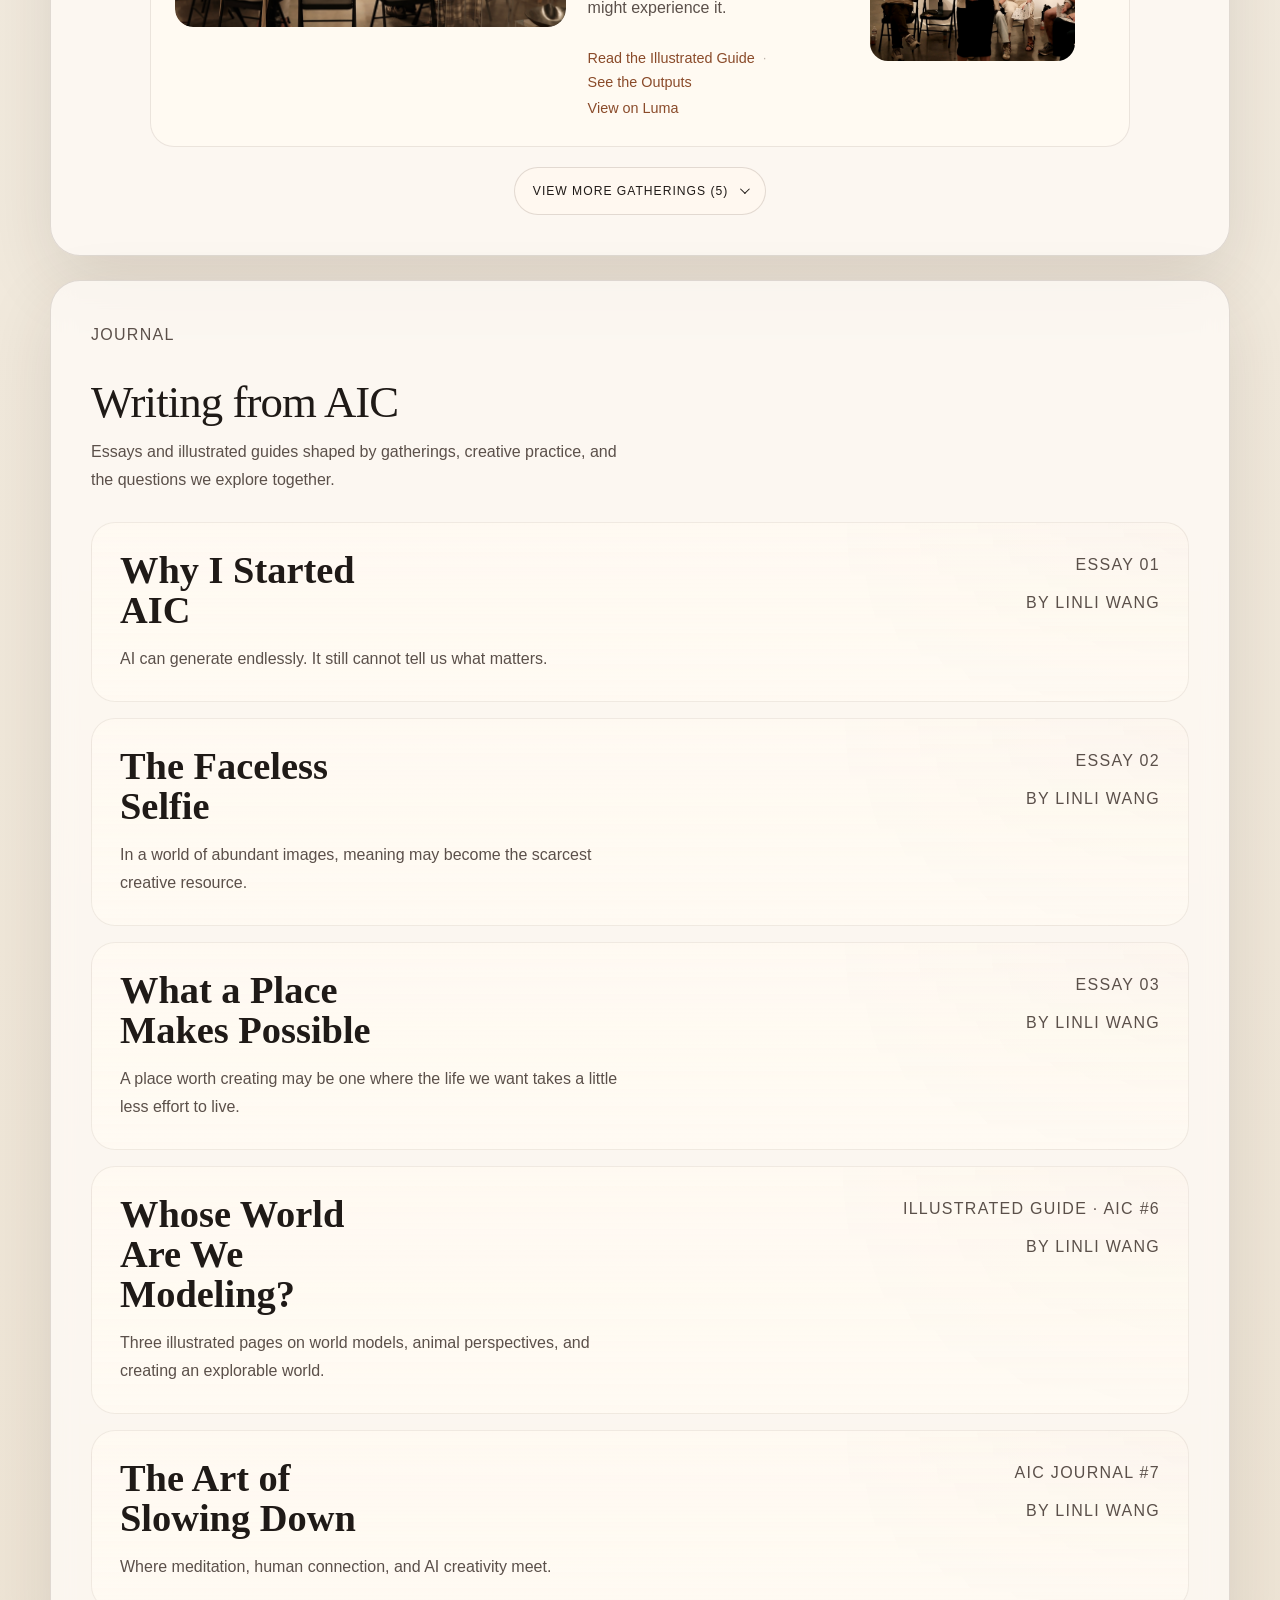
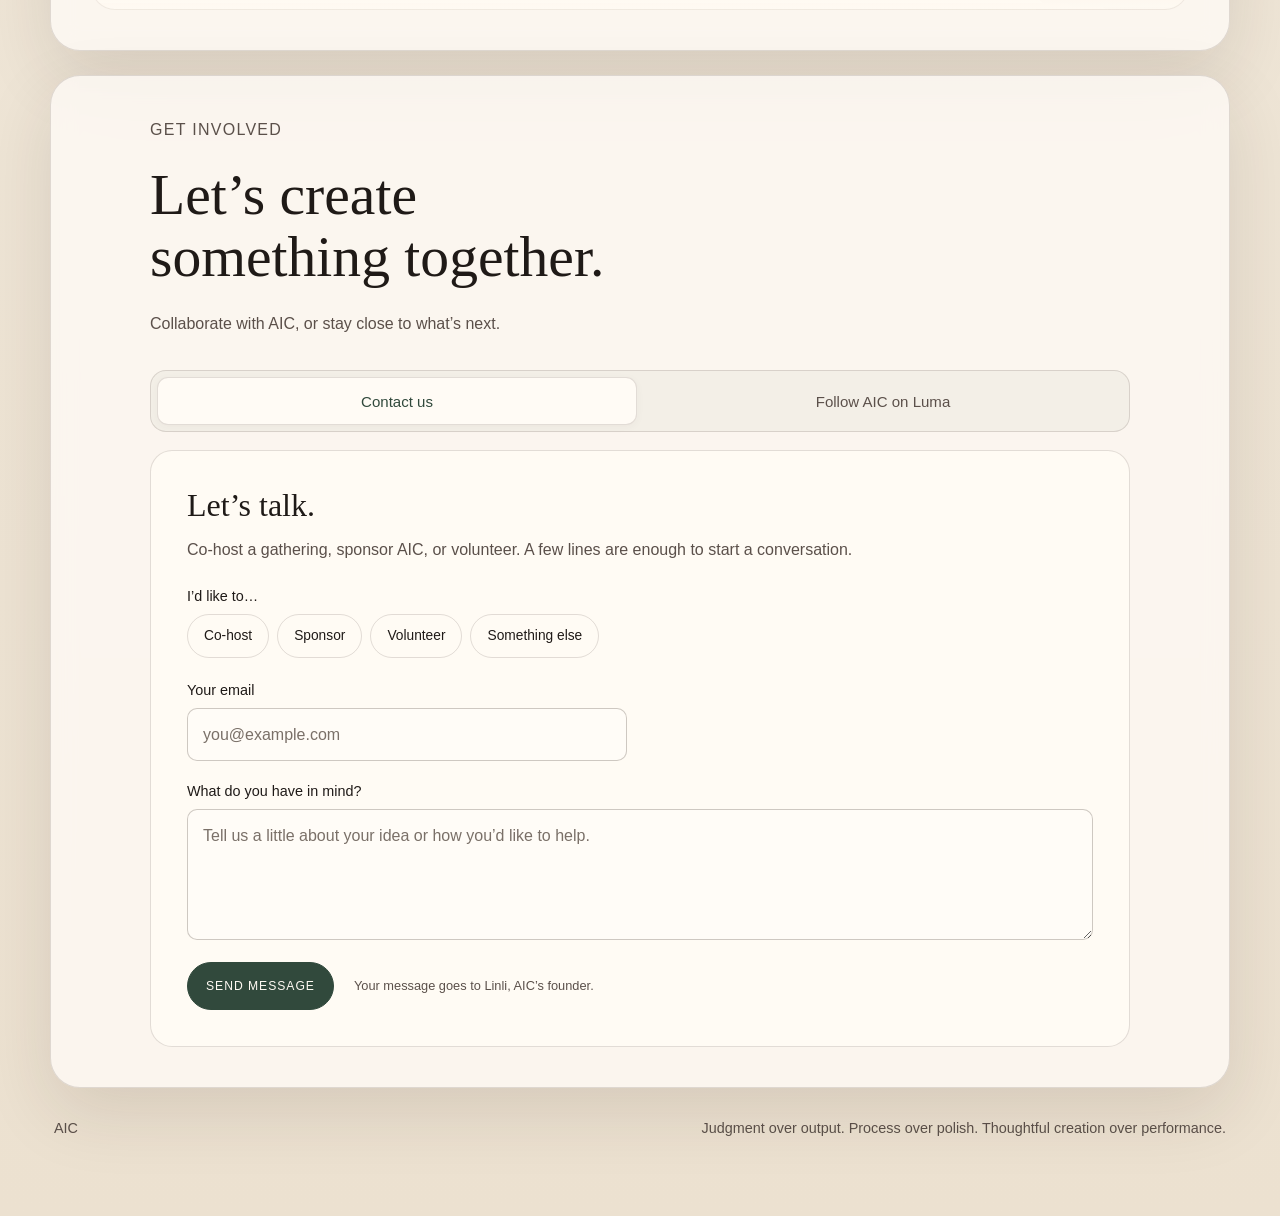
==== commit b068f683: "Publish The Art of Slowing Down with gathering seven journal links" ====
--- a/index.html
+++ b/index.html
@@ -241,6 +241,8 @@
                   </p>
                   <div class="gathering-links gathering-links-stack">
                     <div class="gathering-links-secondary">
+                      <a class="text-link" href="the-art-of-slowing-down.html">Read the essay</a>
+                      <span class="link-divider" aria-hidden="true">·</span>
                       <a class="text-link" href="gathering-07-outputs.html">See the Outputs</a>
                     </div>
                     <div class="gathering-links-secondary">
@@ -567,6 +569,16 @@
                 <p class="journal-entry-author">By Linli Wang</p>
               </div>
             </article>
+            <article class="journal-entry-preview">
+              <div class="journal-entry-main">
+                <h3><a class="journal-entry-link" href="the-art-of-slowing-down.html">The Art of Slowing Down</a></h3>
+                <p class="journal-entry-hook">Where meditation, human connection, and AI creativity meet.</p>
+              </div>
+              <div class="journal-entry-side">
+                <p class="journal-entry-kicker">AIC Journal #7</p>
+                <p class="journal-entry-author">By Linli Wang</p>
+              </div>
+            </article>
           </div>
         </section>
 
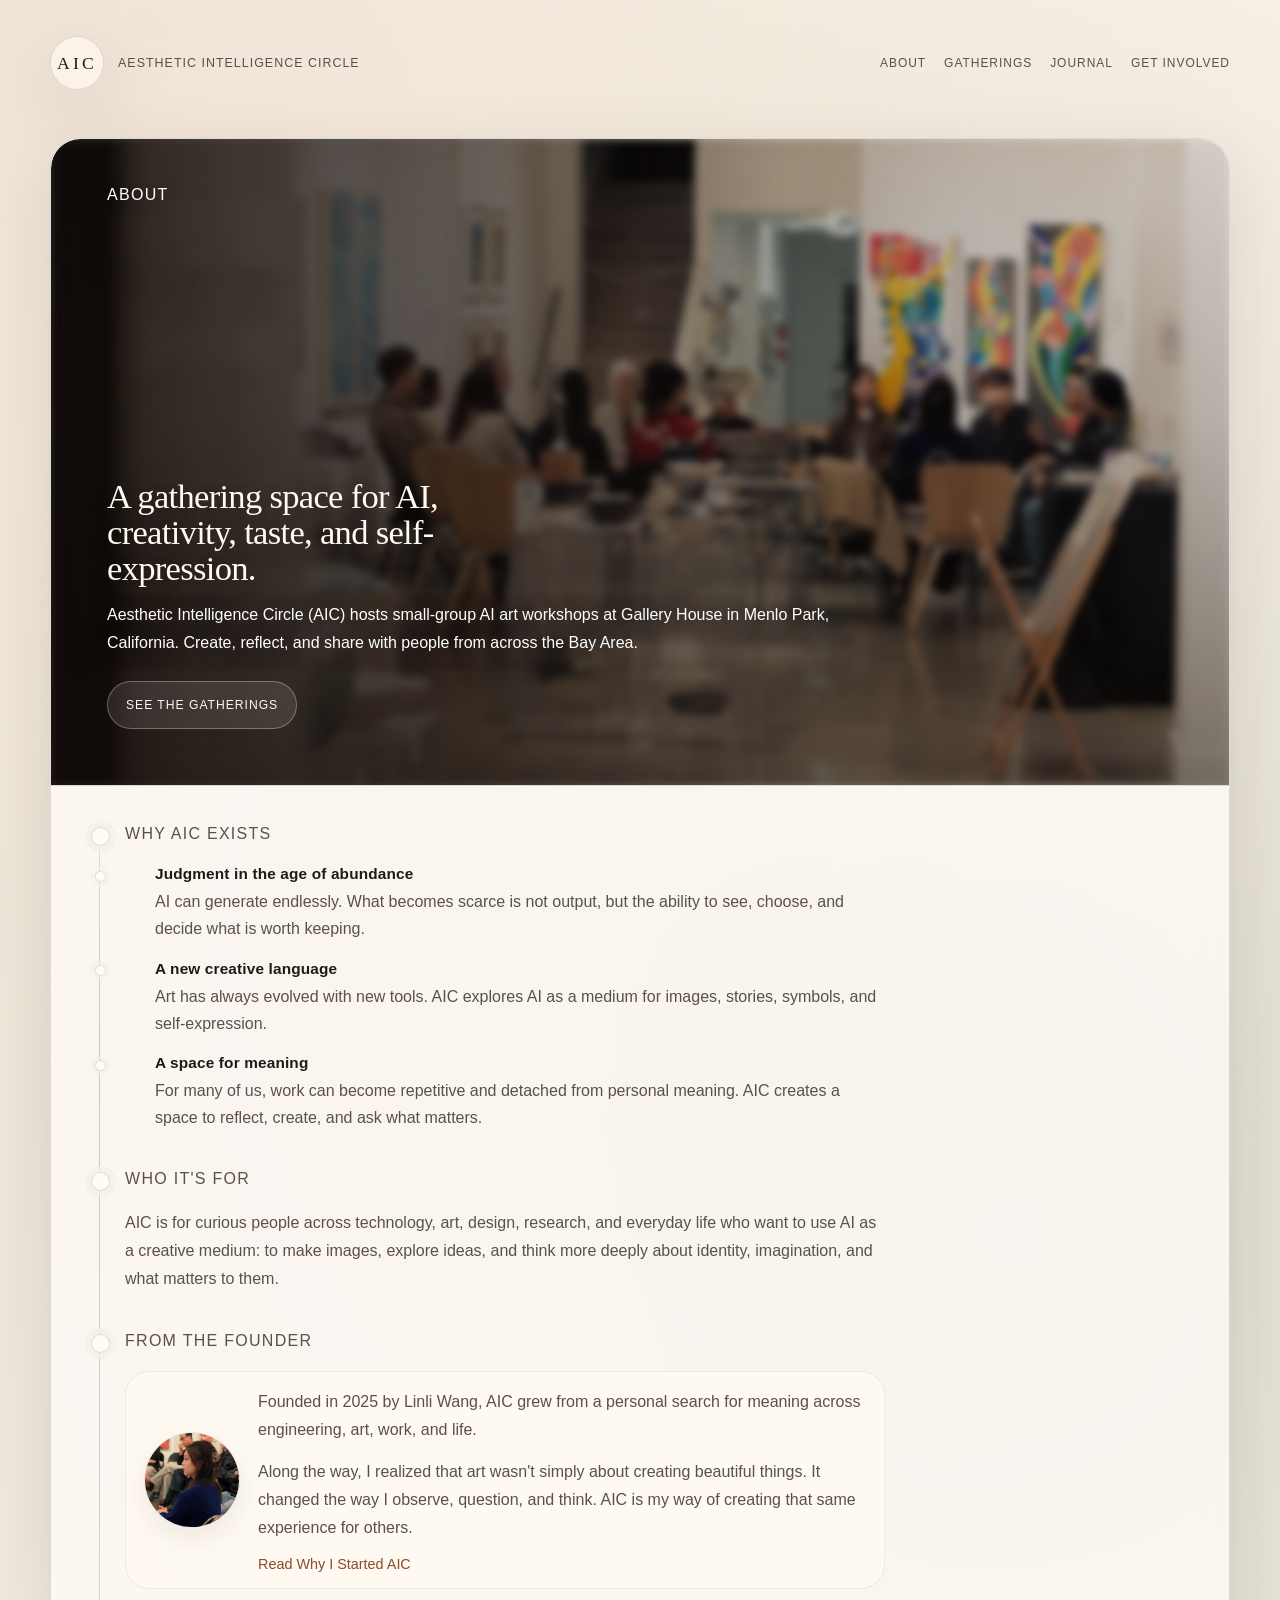
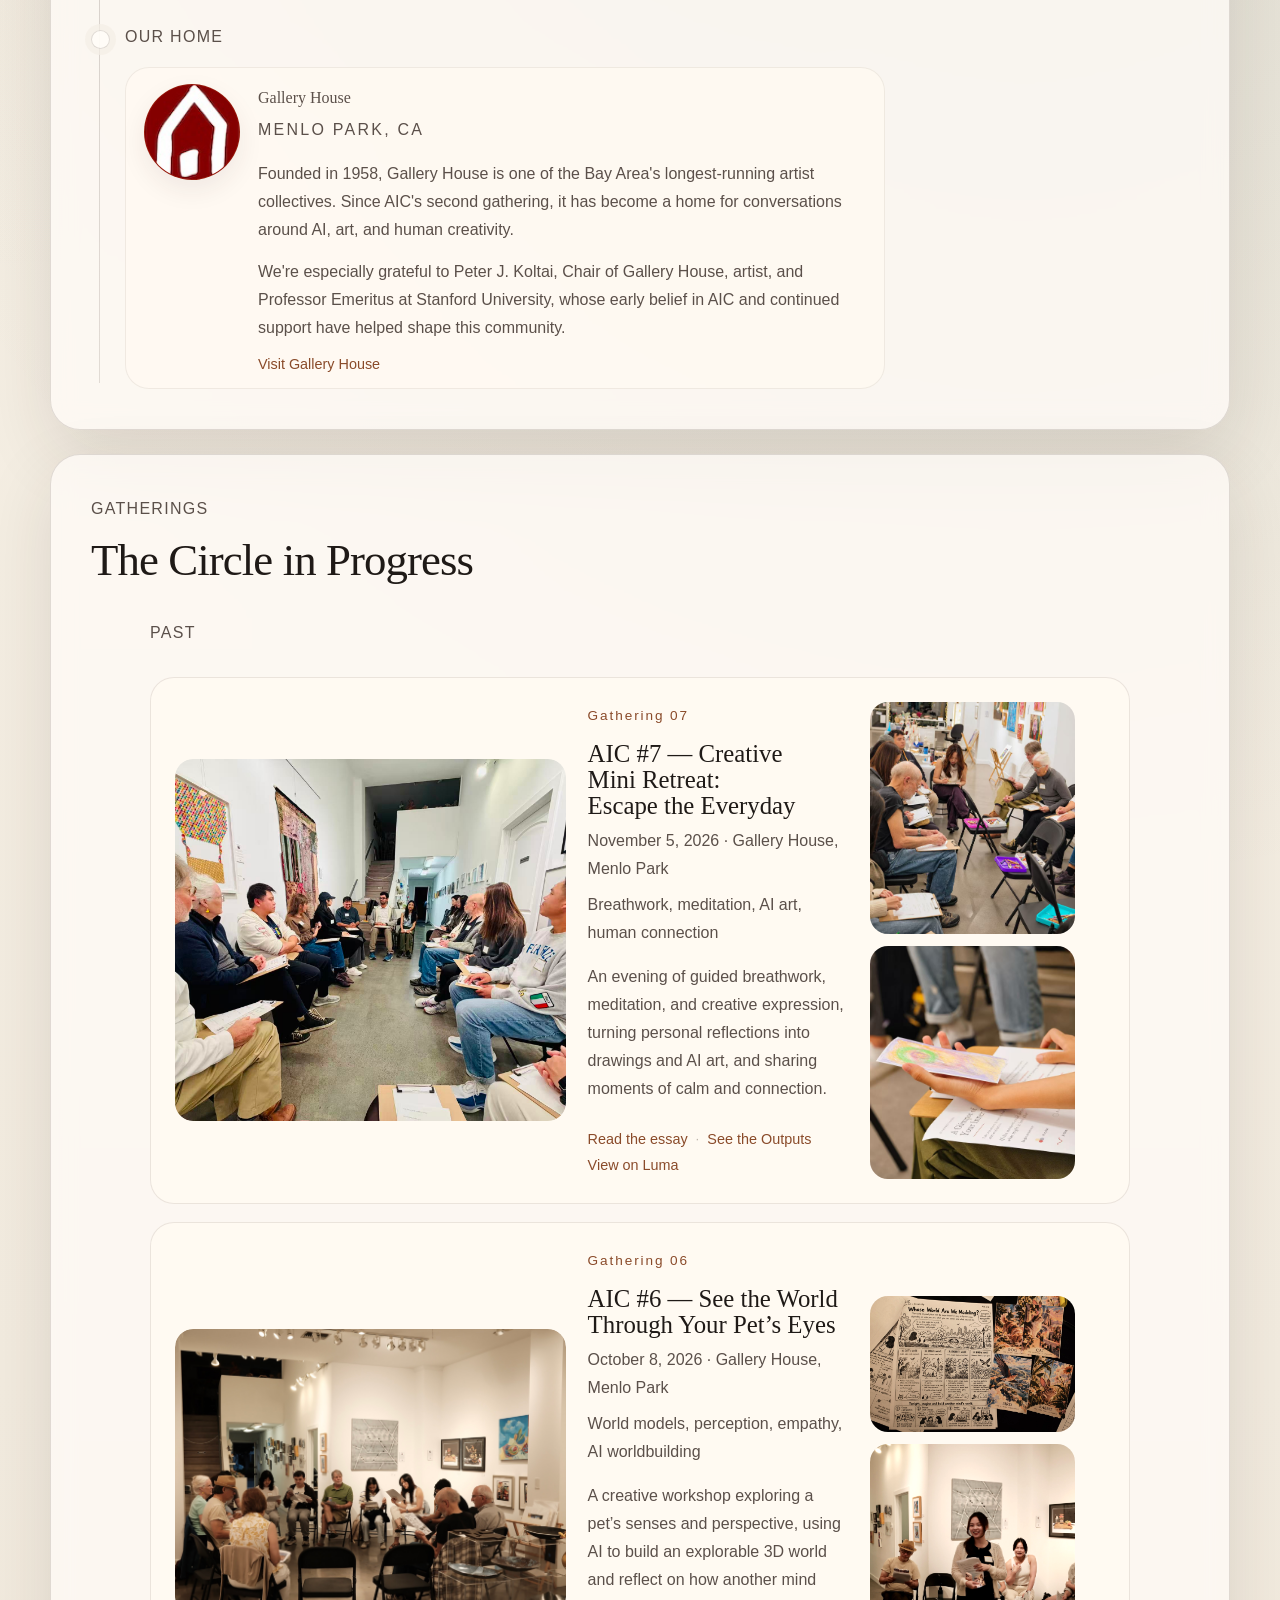
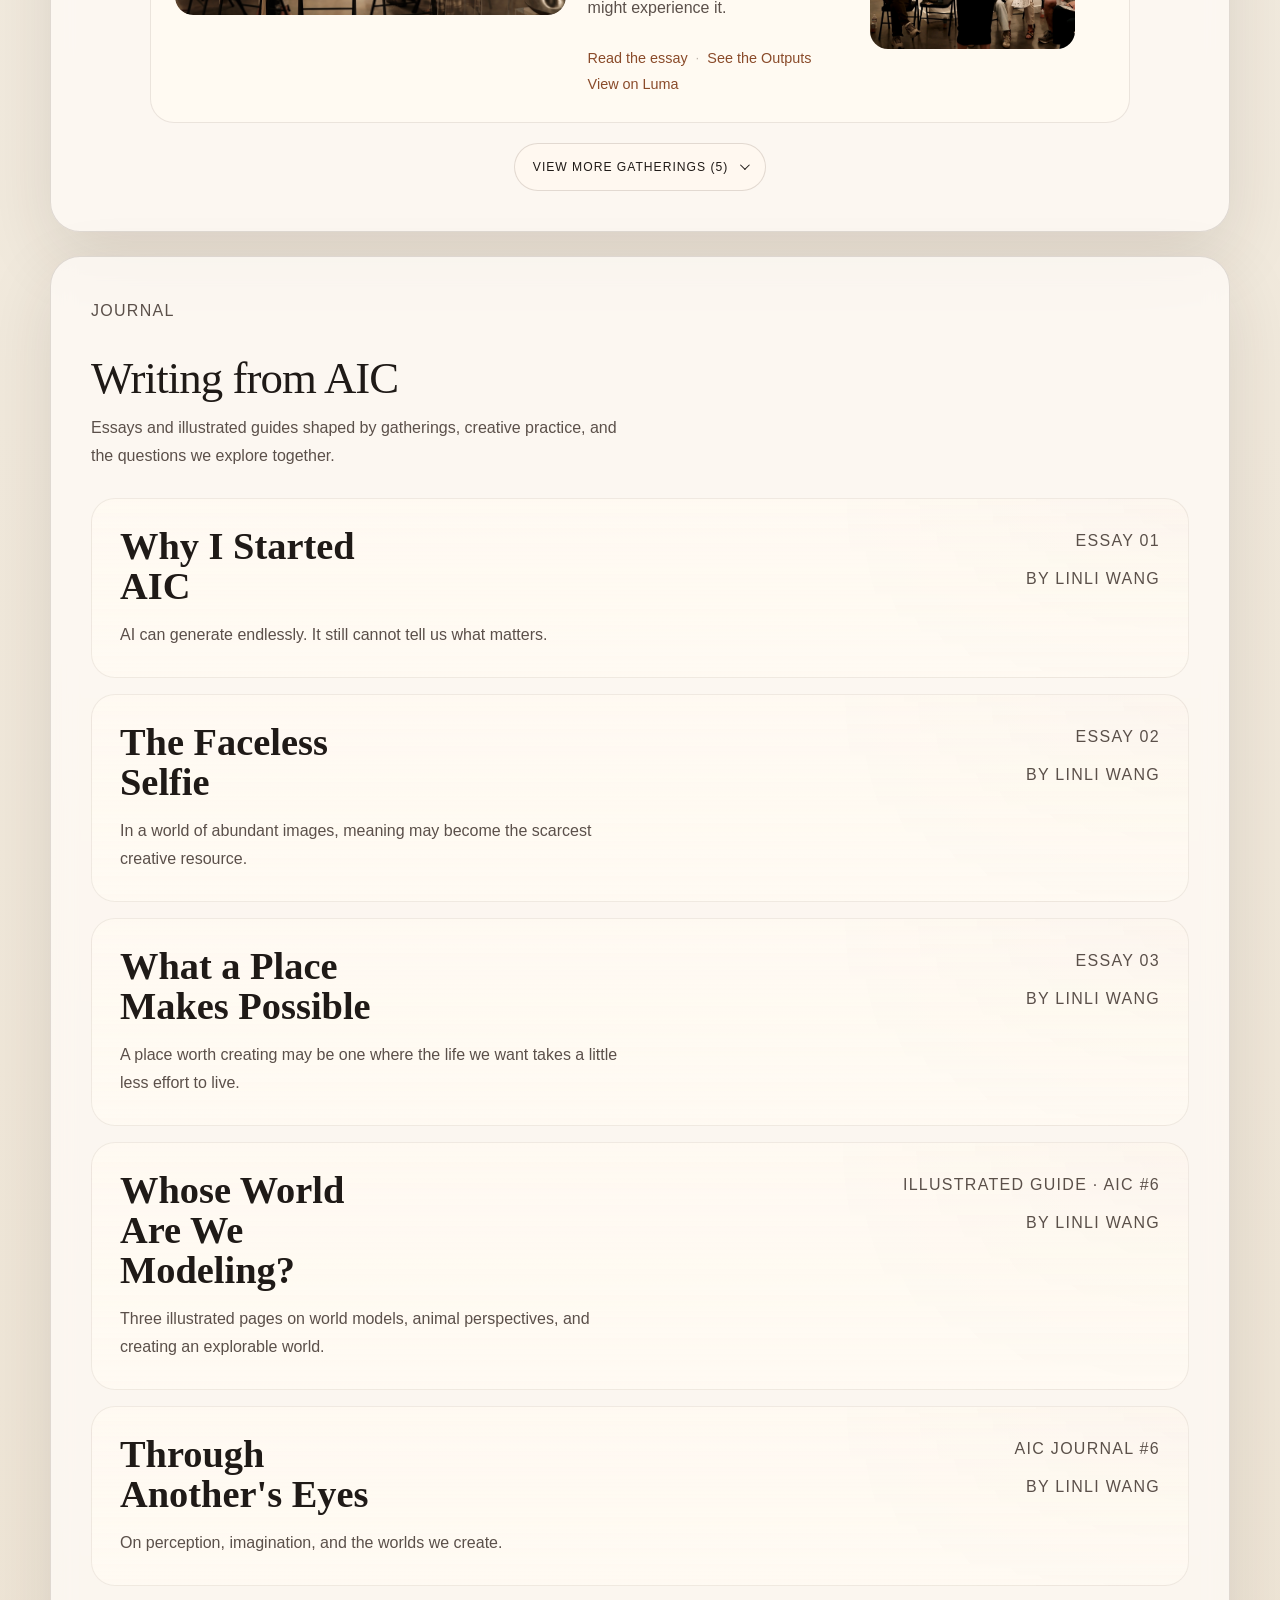
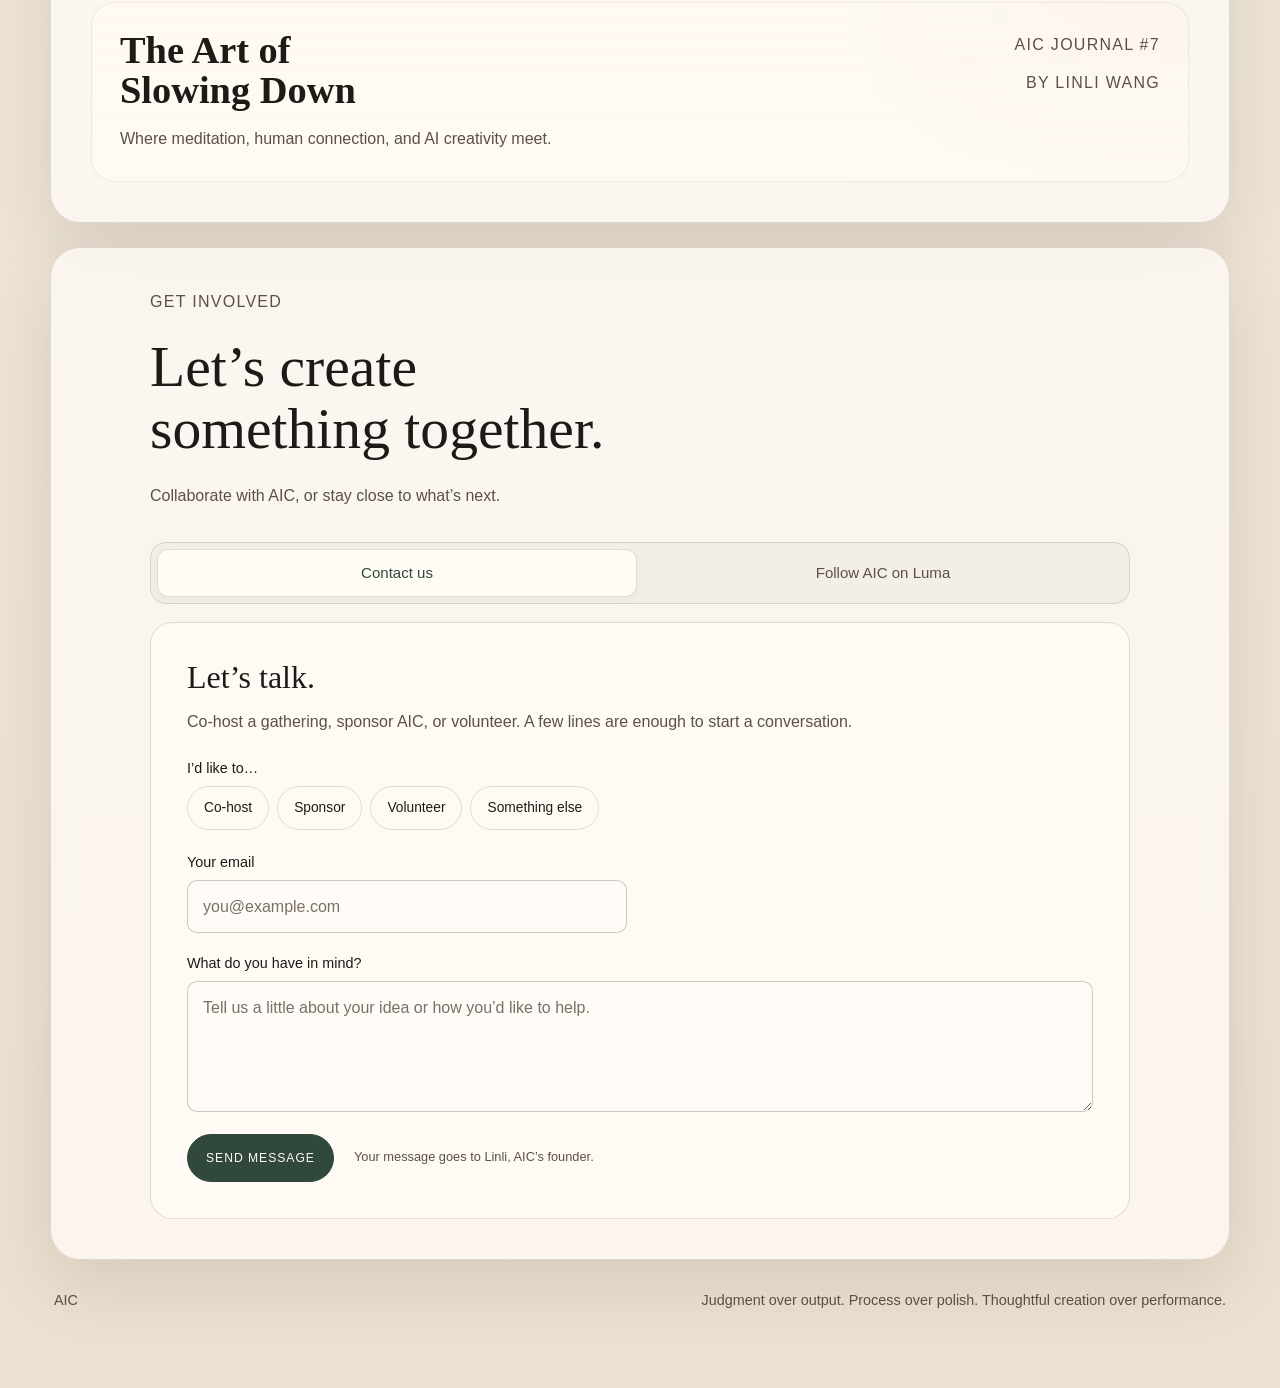
==== commit aa29c3c4: "Publish AIC Journal 6 Through Another's Eyes" ====
--- a/index.html
+++ b/index.html
@@ -289,7 +289,7 @@
                   </p>
                   <div class="gathering-links gathering-links-stack">
                     <div class="gathering-links-secondary">
-                      <a class="text-link" href="whose-world-are-we-modeling.html">Read the Illustrated Guide</a>
+                      <a class="text-link" href="through-anothers-eyes.html">Read the essay</a>
                       <span class="link-divider" aria-hidden="true">·</span>
                       <a class="text-link" href="gathering-06-outputs.html">See the Outputs</a>
                     </div>
@@ -571,6 +571,16 @@
             </article>
             <article class="journal-entry-preview">
               <div class="journal-entry-main">
+                <h3><a class="journal-entry-link" href="through-anothers-eyes.html">Through Another's Eyes</a></h3>
+                <p class="journal-entry-hook">On perception, imagination, and the worlds we create.</p>
+              </div>
+              <div class="journal-entry-side">
+                <p class="journal-entry-kicker">AIC Journal #6</p>
+                <p class="journal-entry-author">By Linli Wang</p>
+              </div>
+            </article>
+            <article class="journal-entry-preview">
+              <div class="journal-entry-main">
                 <h3><a class="journal-entry-link" href="the-art-of-slowing-down.html">The Art of Slowing Down</a></h3>
                 <p class="journal-entry-hook">Where meditation, human connection, and AI creativity meet.</p>
               </div>
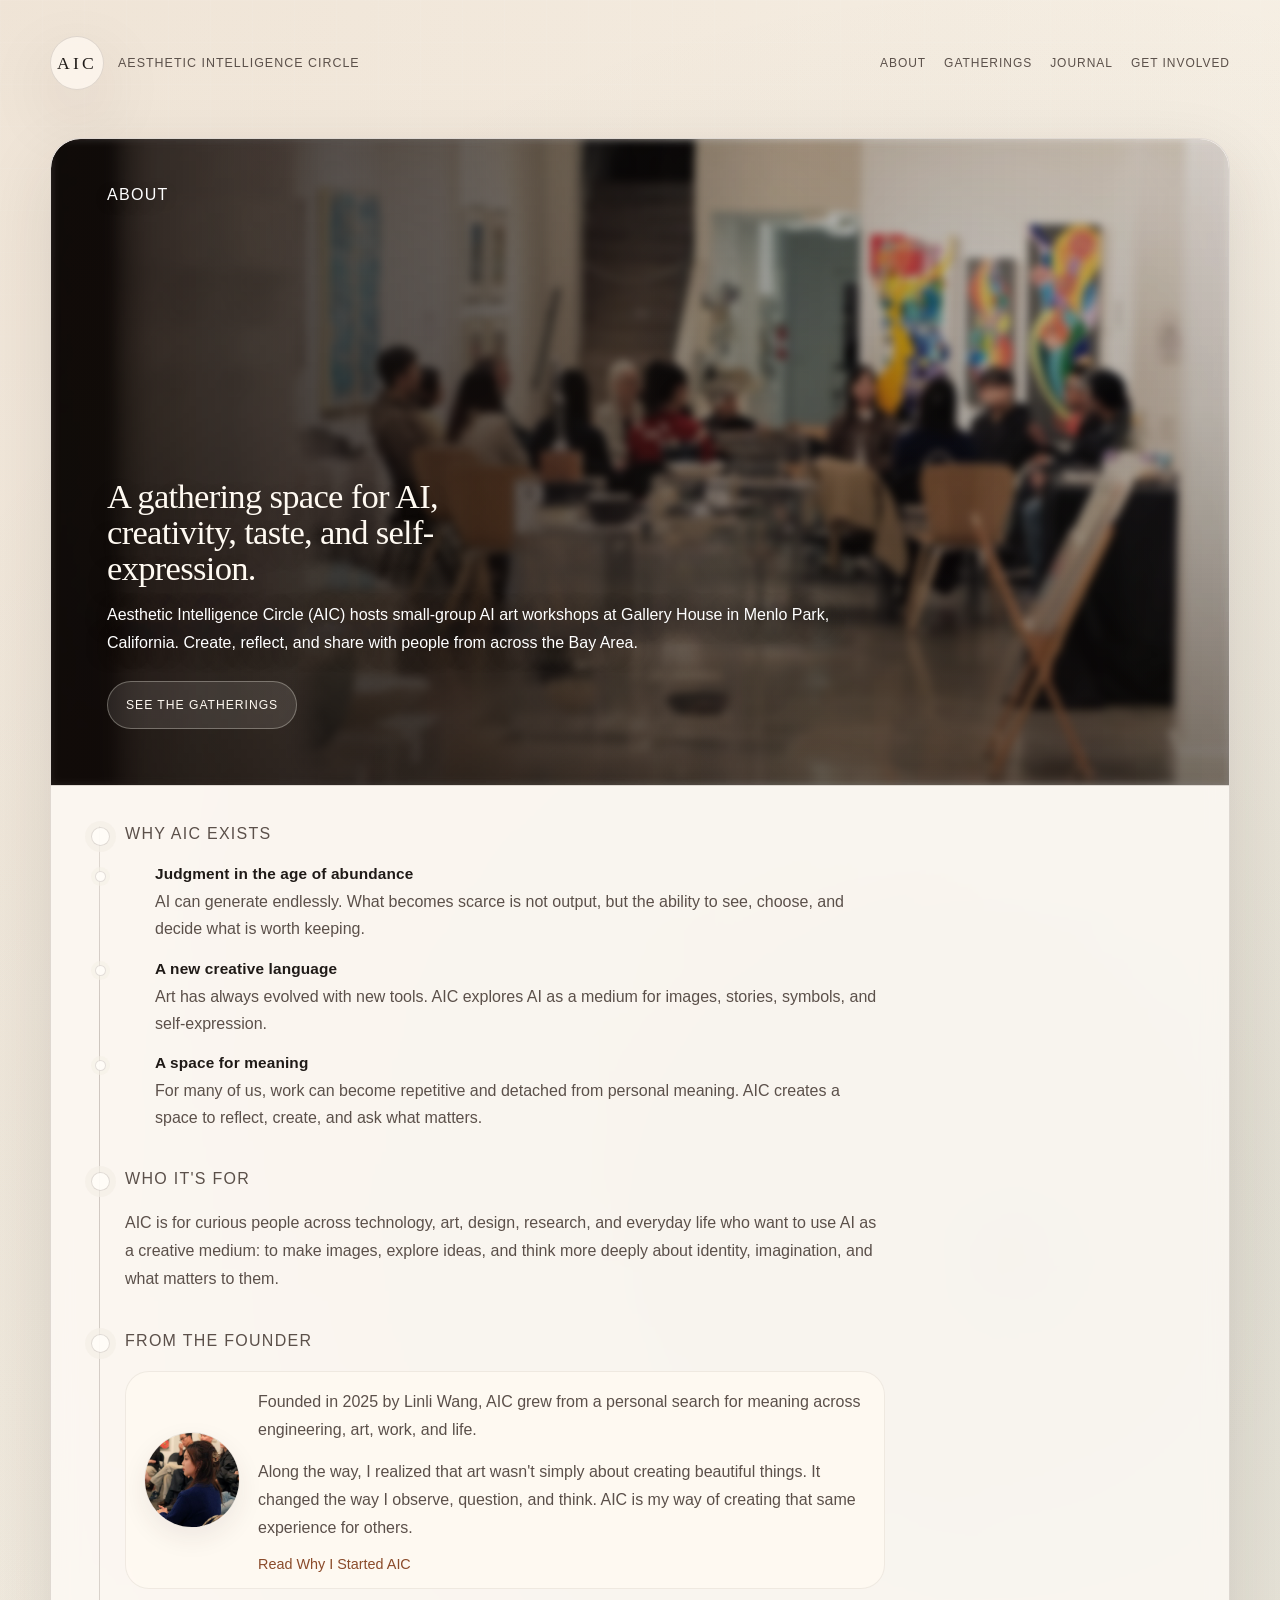
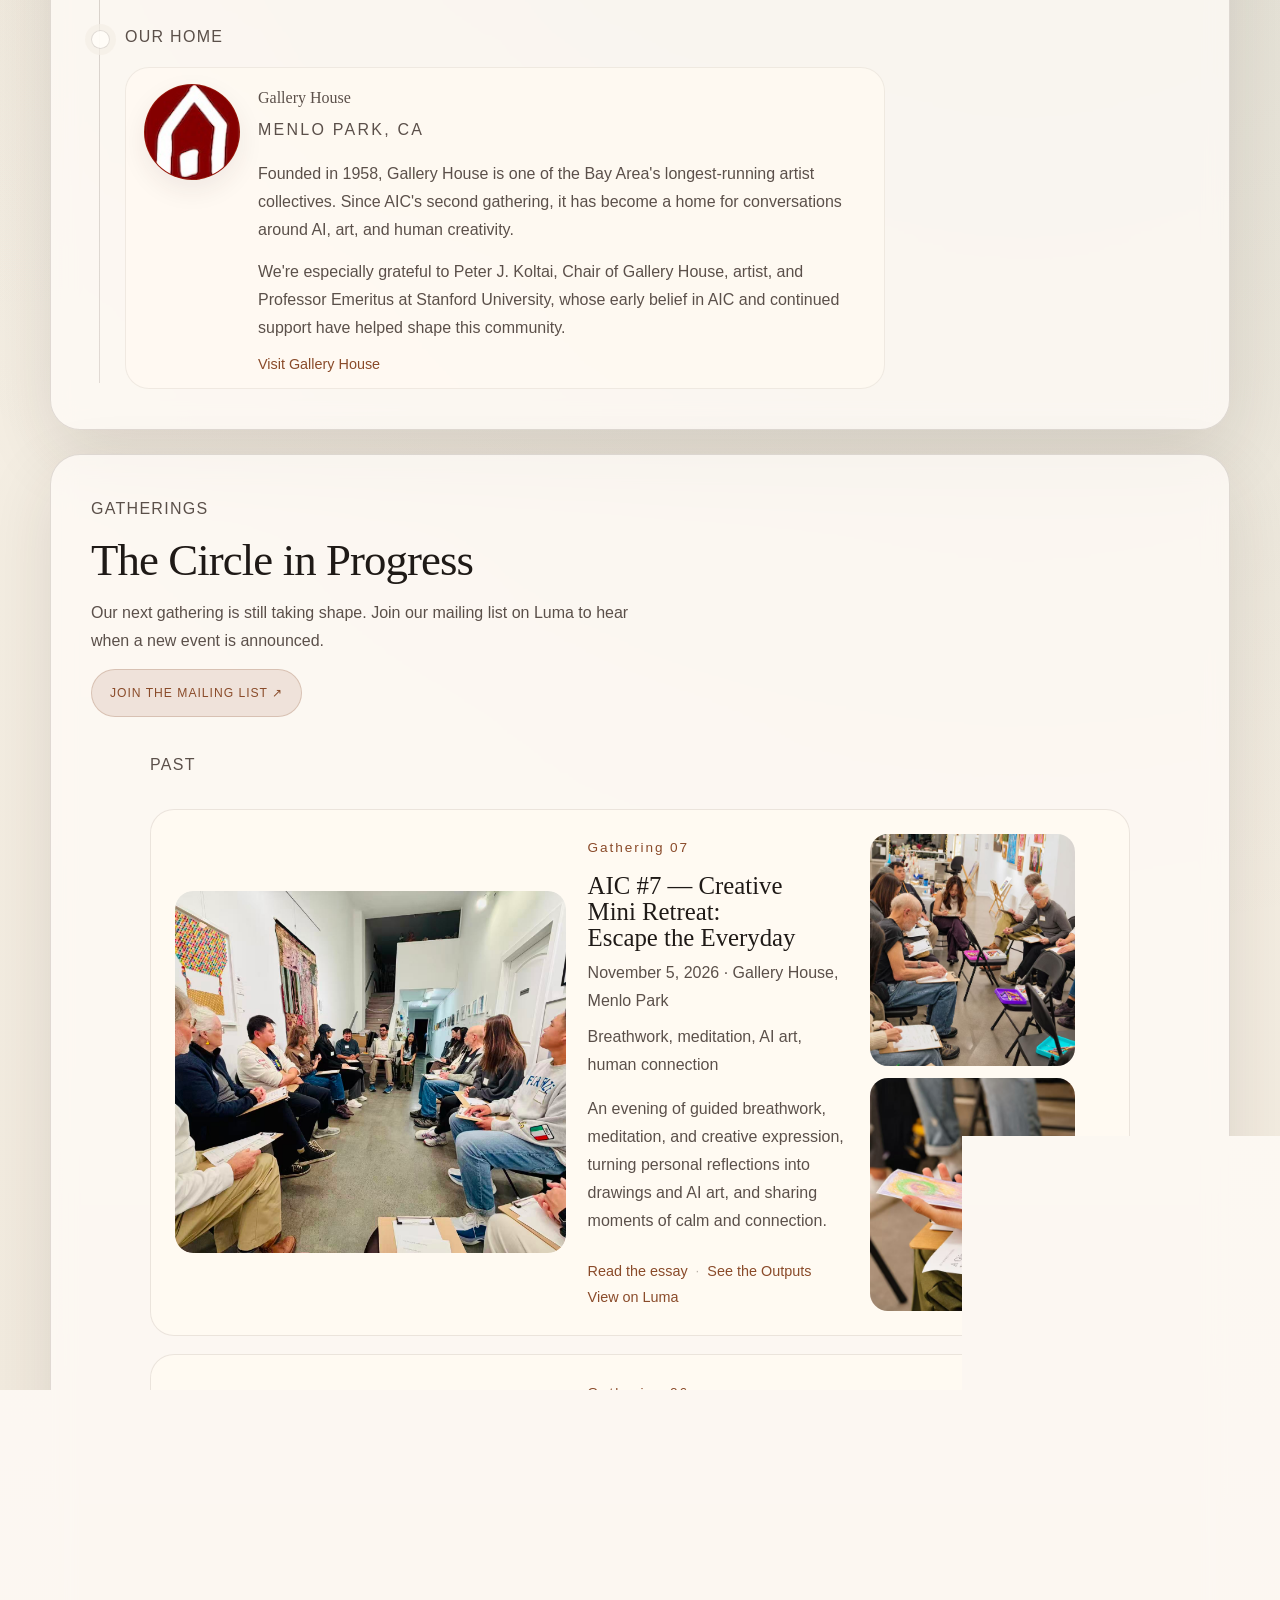
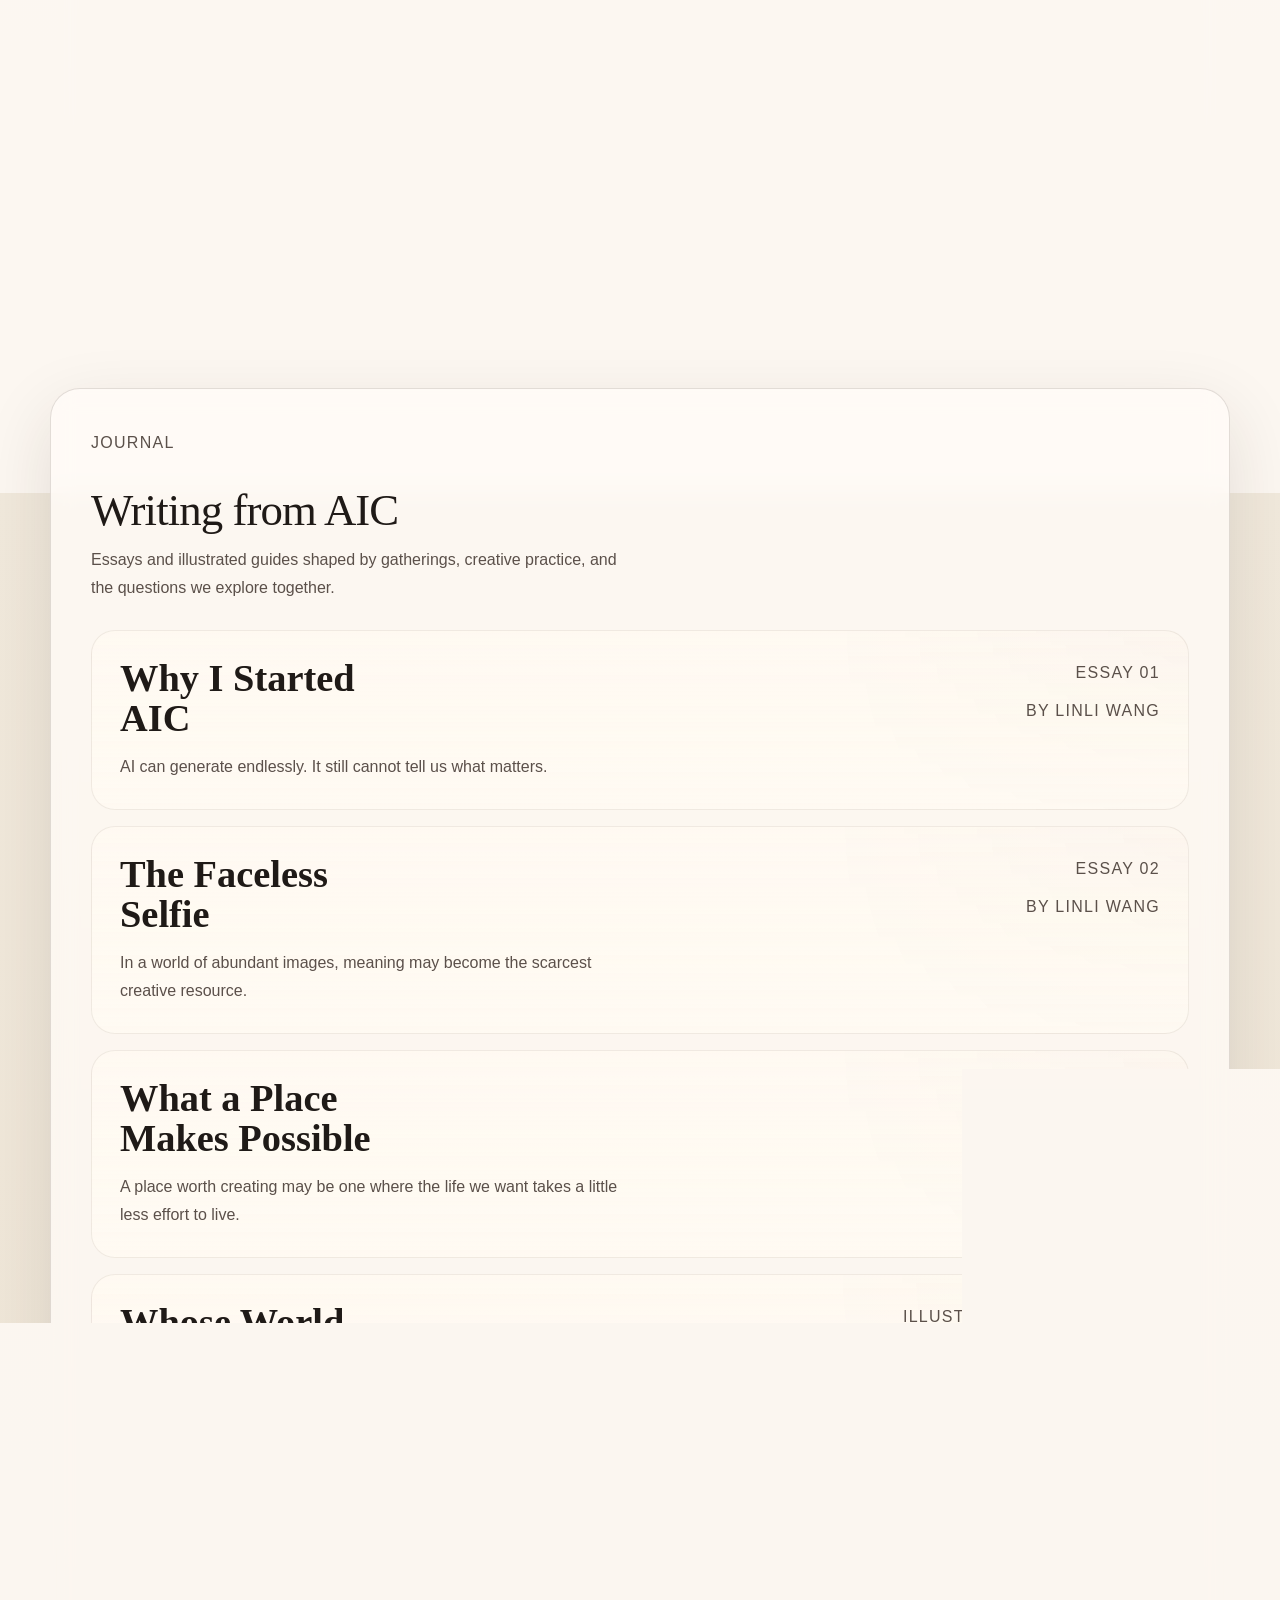
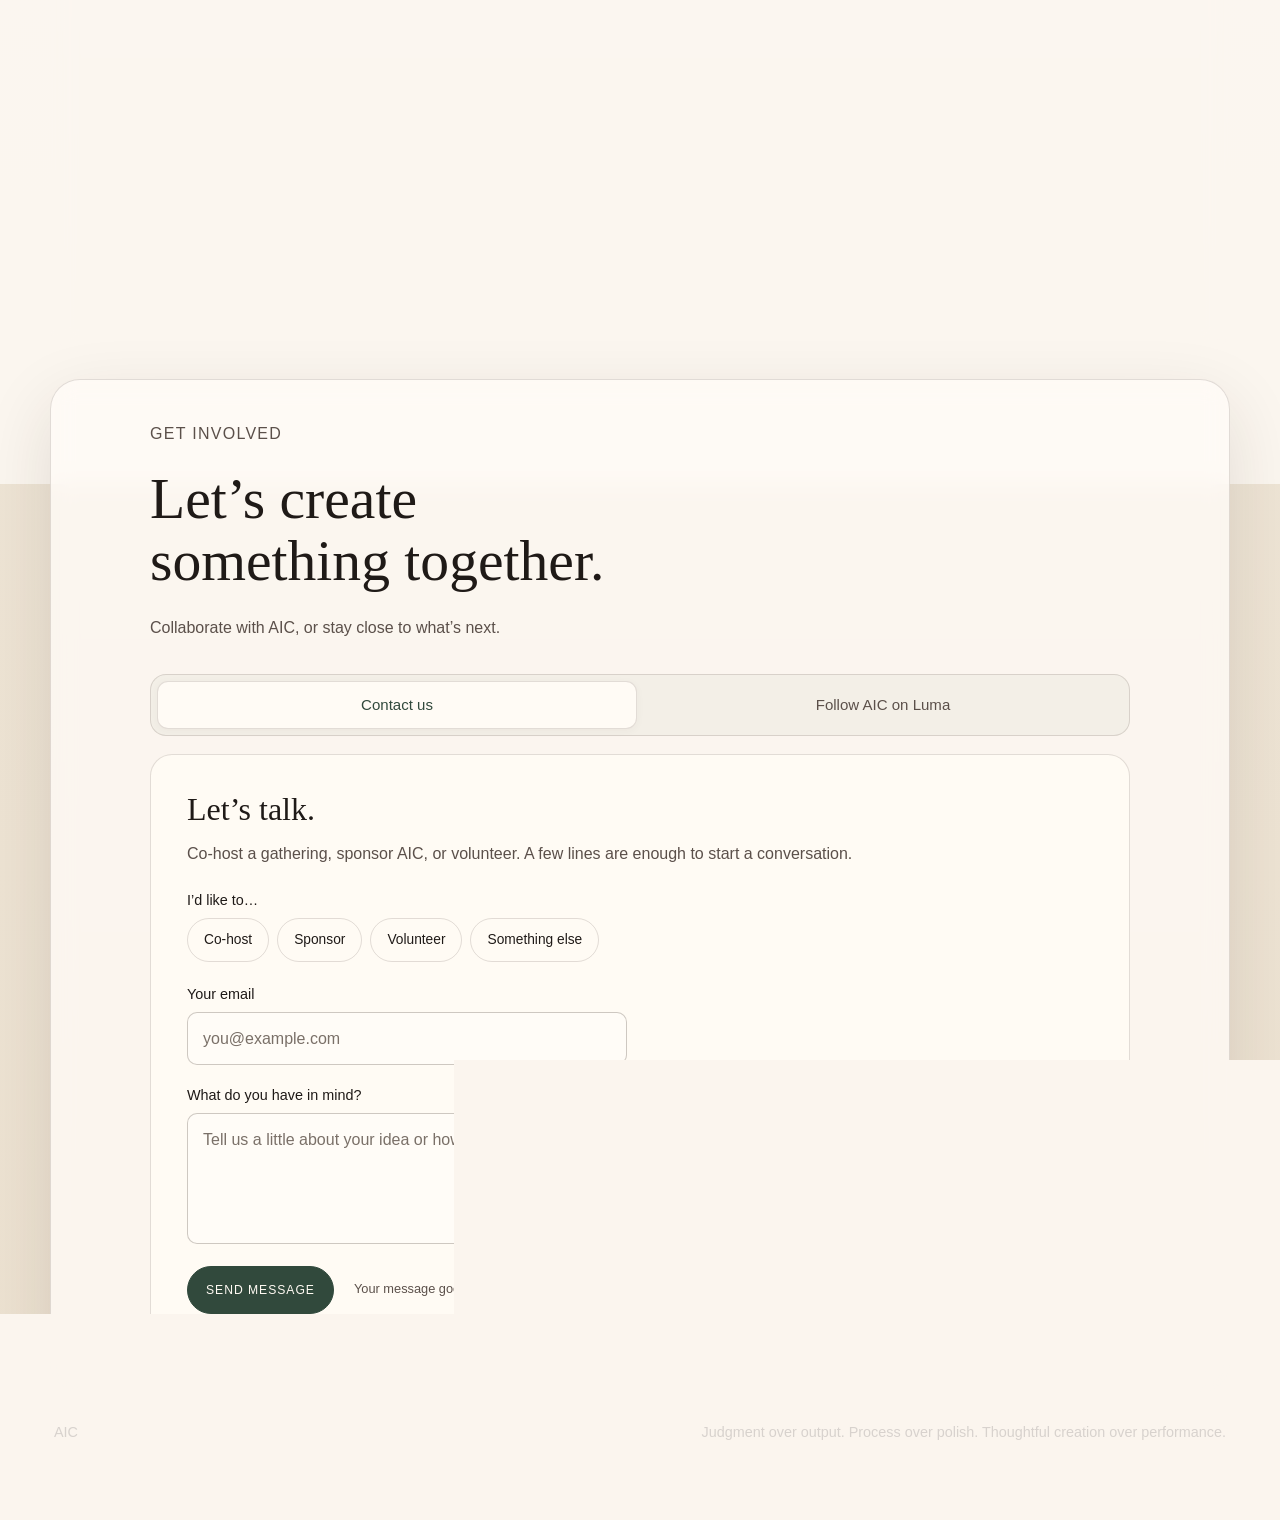
==== commit e40ff43a: "Invite Gathering visitors to join event mailing list" ====
--- a/index.html
+++ b/index.html
@@ -213,6 +213,8 @@
           <div class="gatherings-header">
             <p class="eyebrow">Gatherings</p>
             <h2 class="section-lead">The Circle in Progress</h2>
+            <p class="section-intro gatherings-intro">Our next gathering is still taking shape. Join our mailing list on Luma to hear when a new event is announced.</p>
+            <a class="button button-primary" href="https://luma.com/aestheticintelligence" target="_blank" rel="noopener noreferrer">Join the mailing list ↗</a>
           </div>
           <div class="gatherings-archive">
             <div class="gatherings-archive-header">
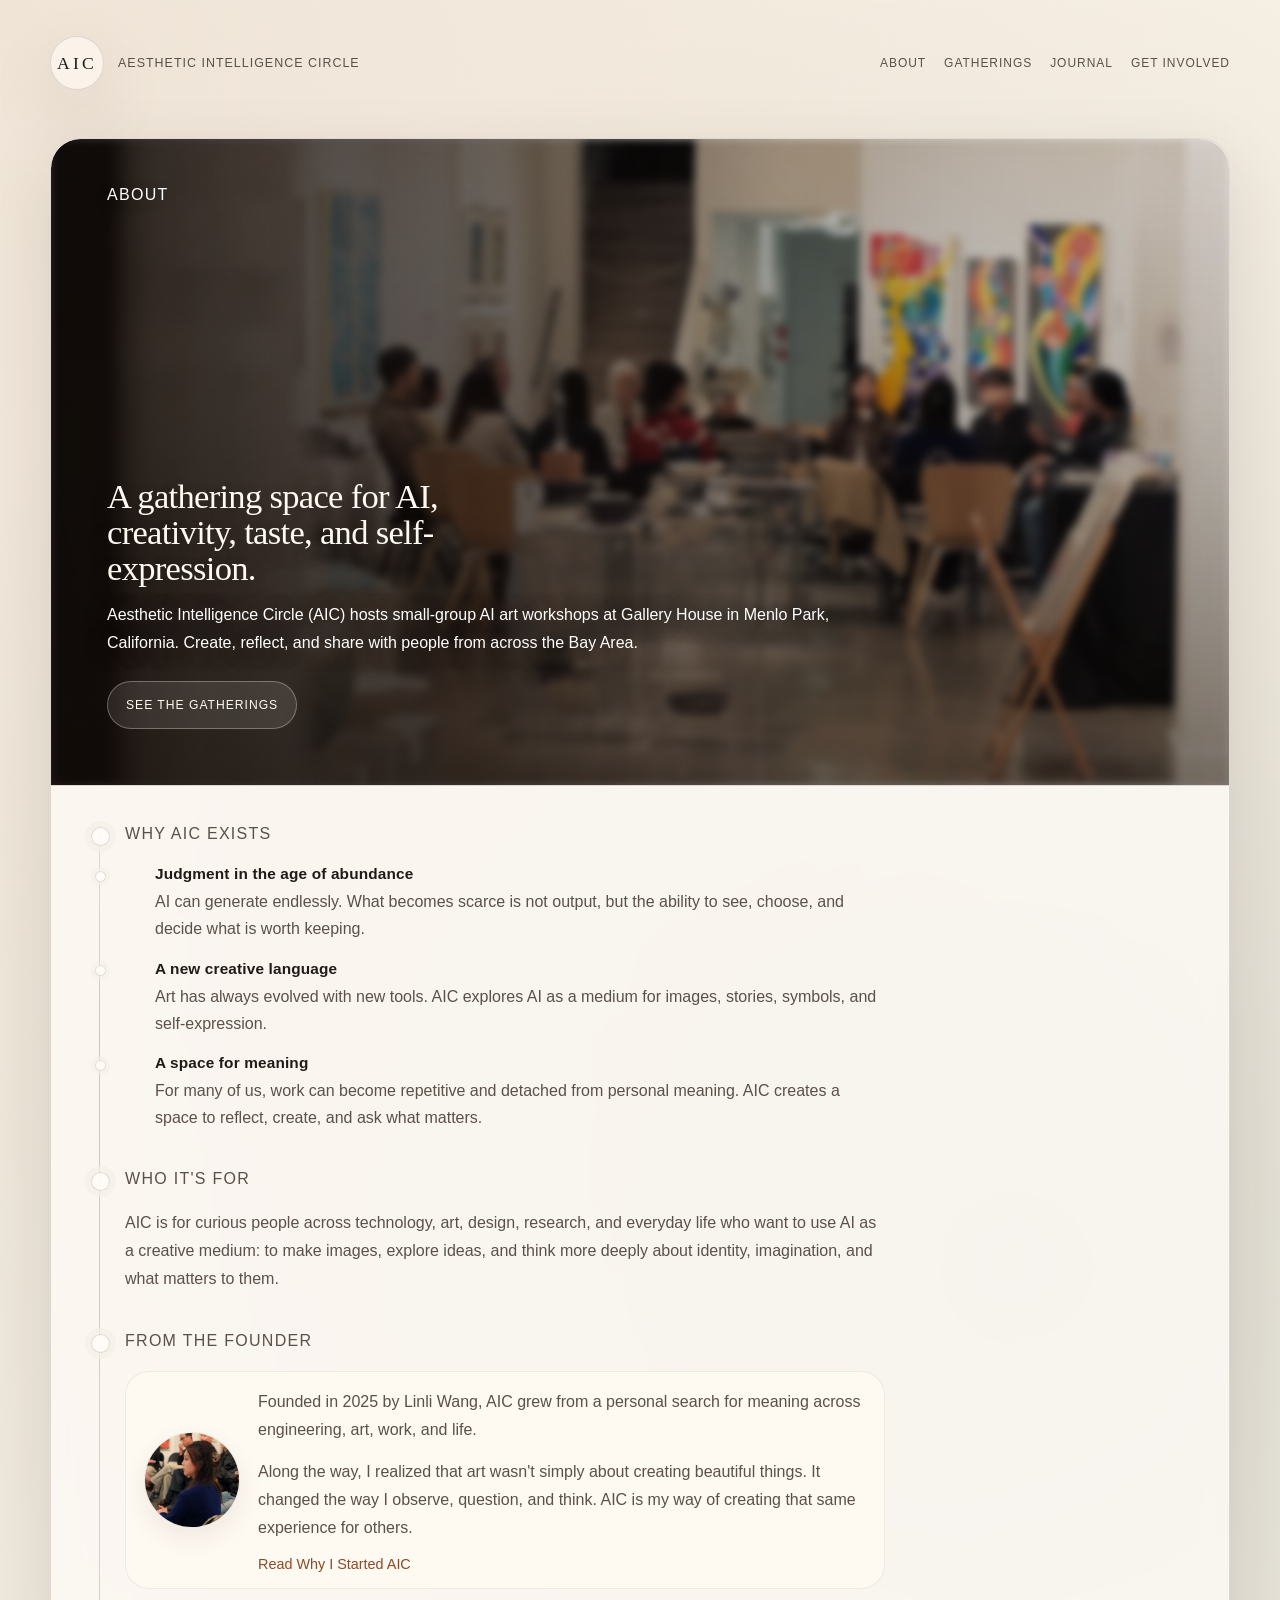
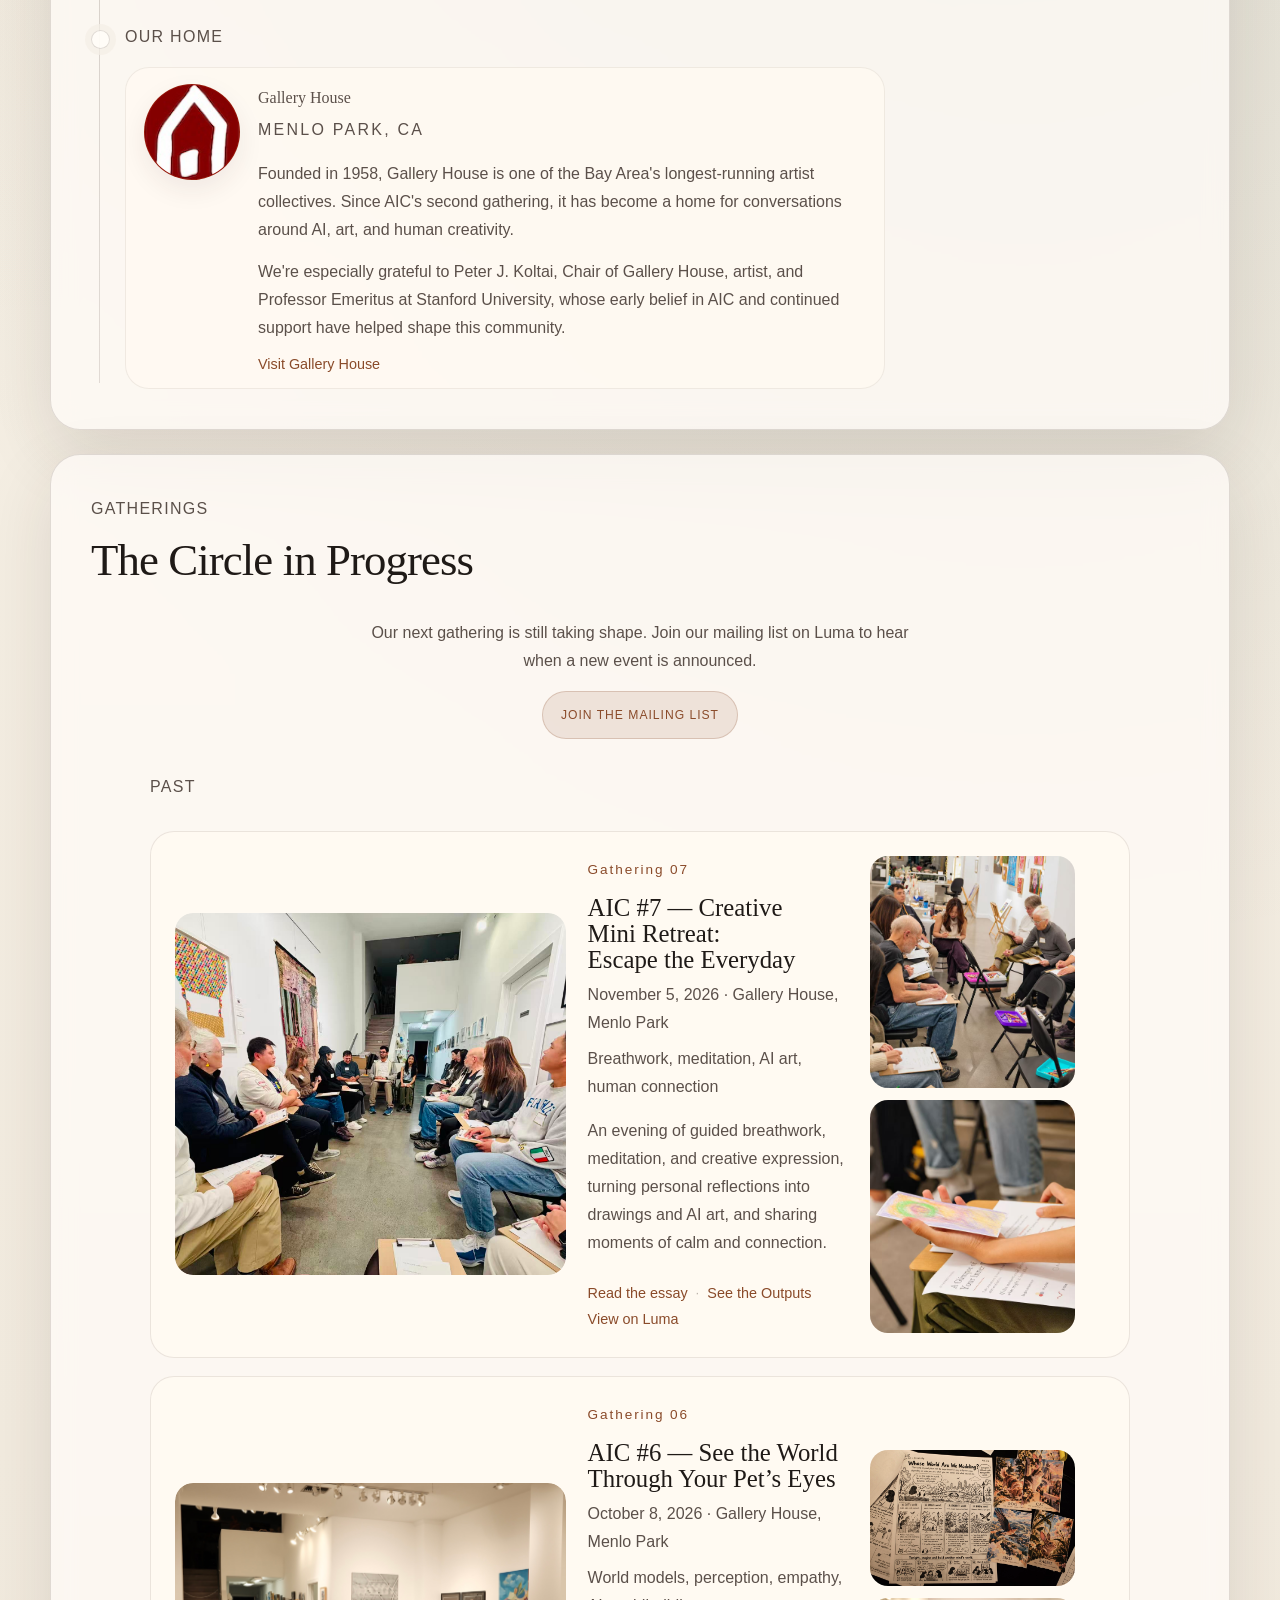
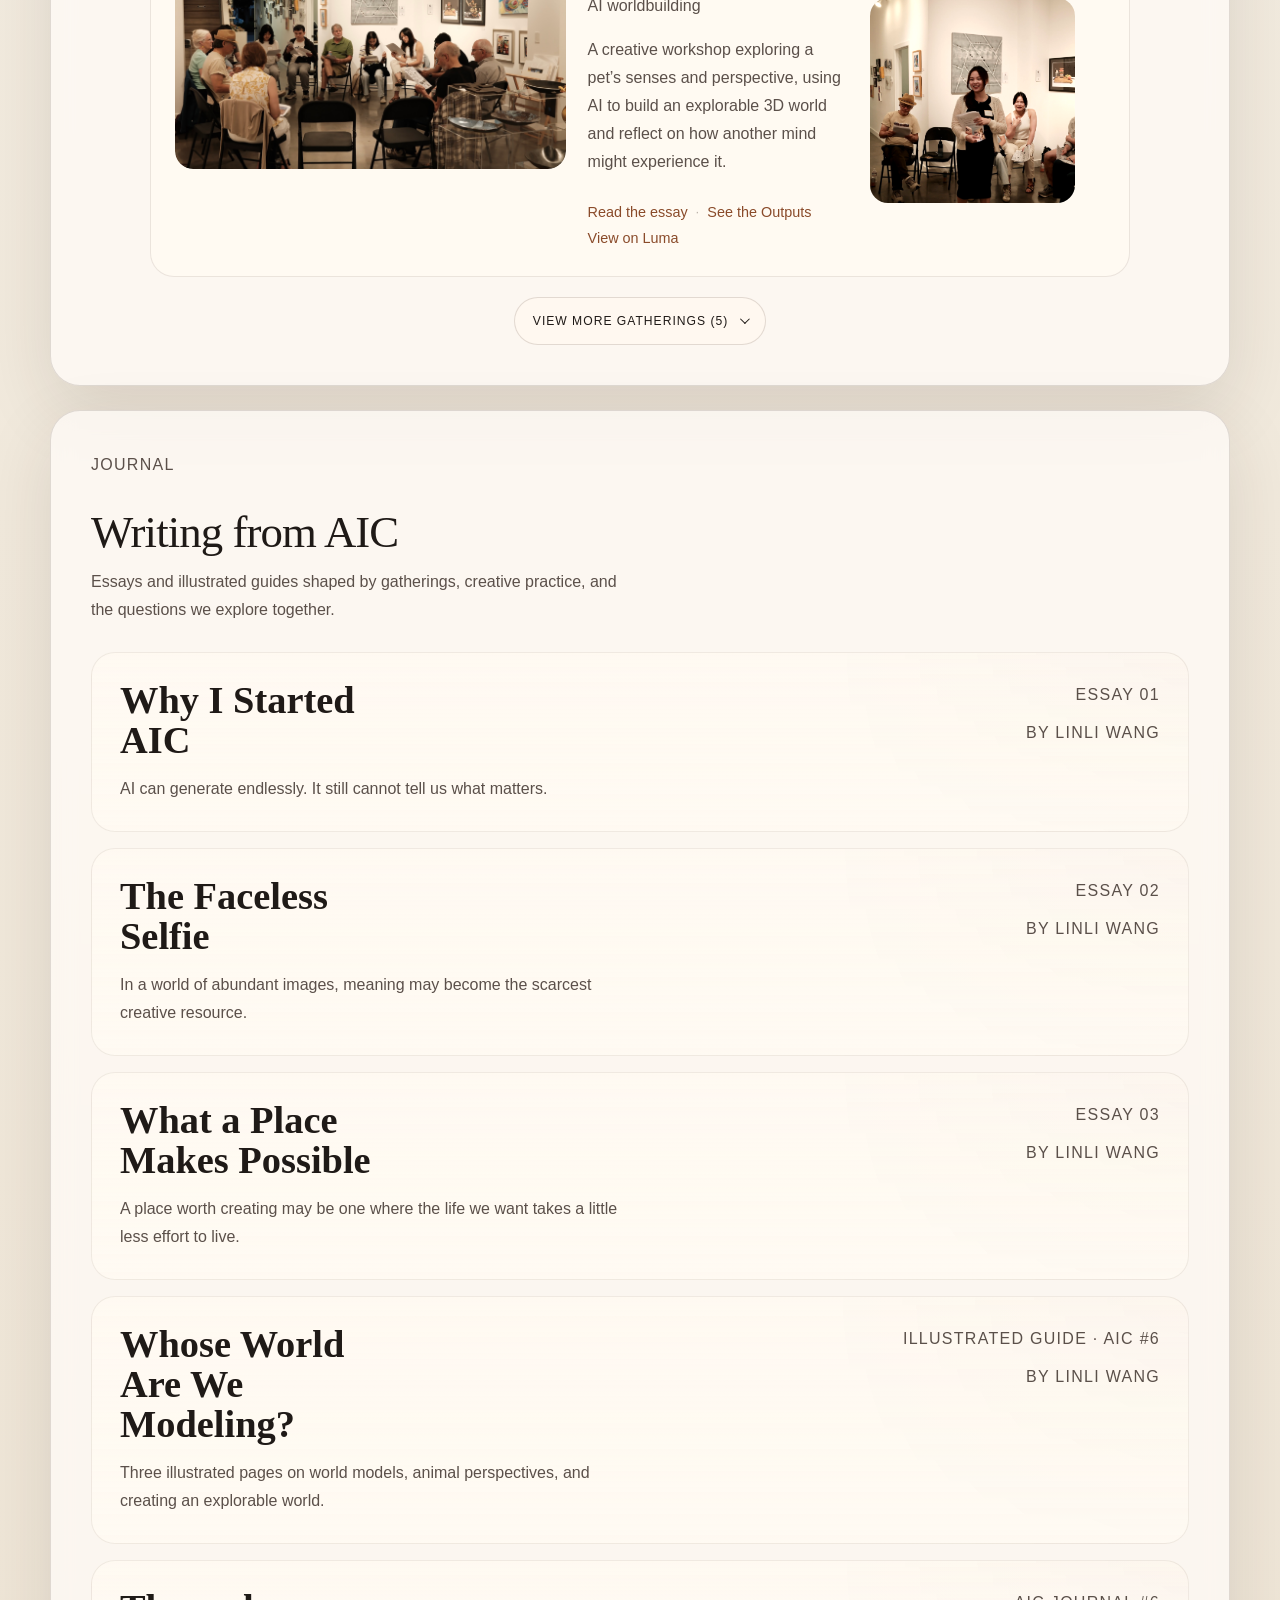
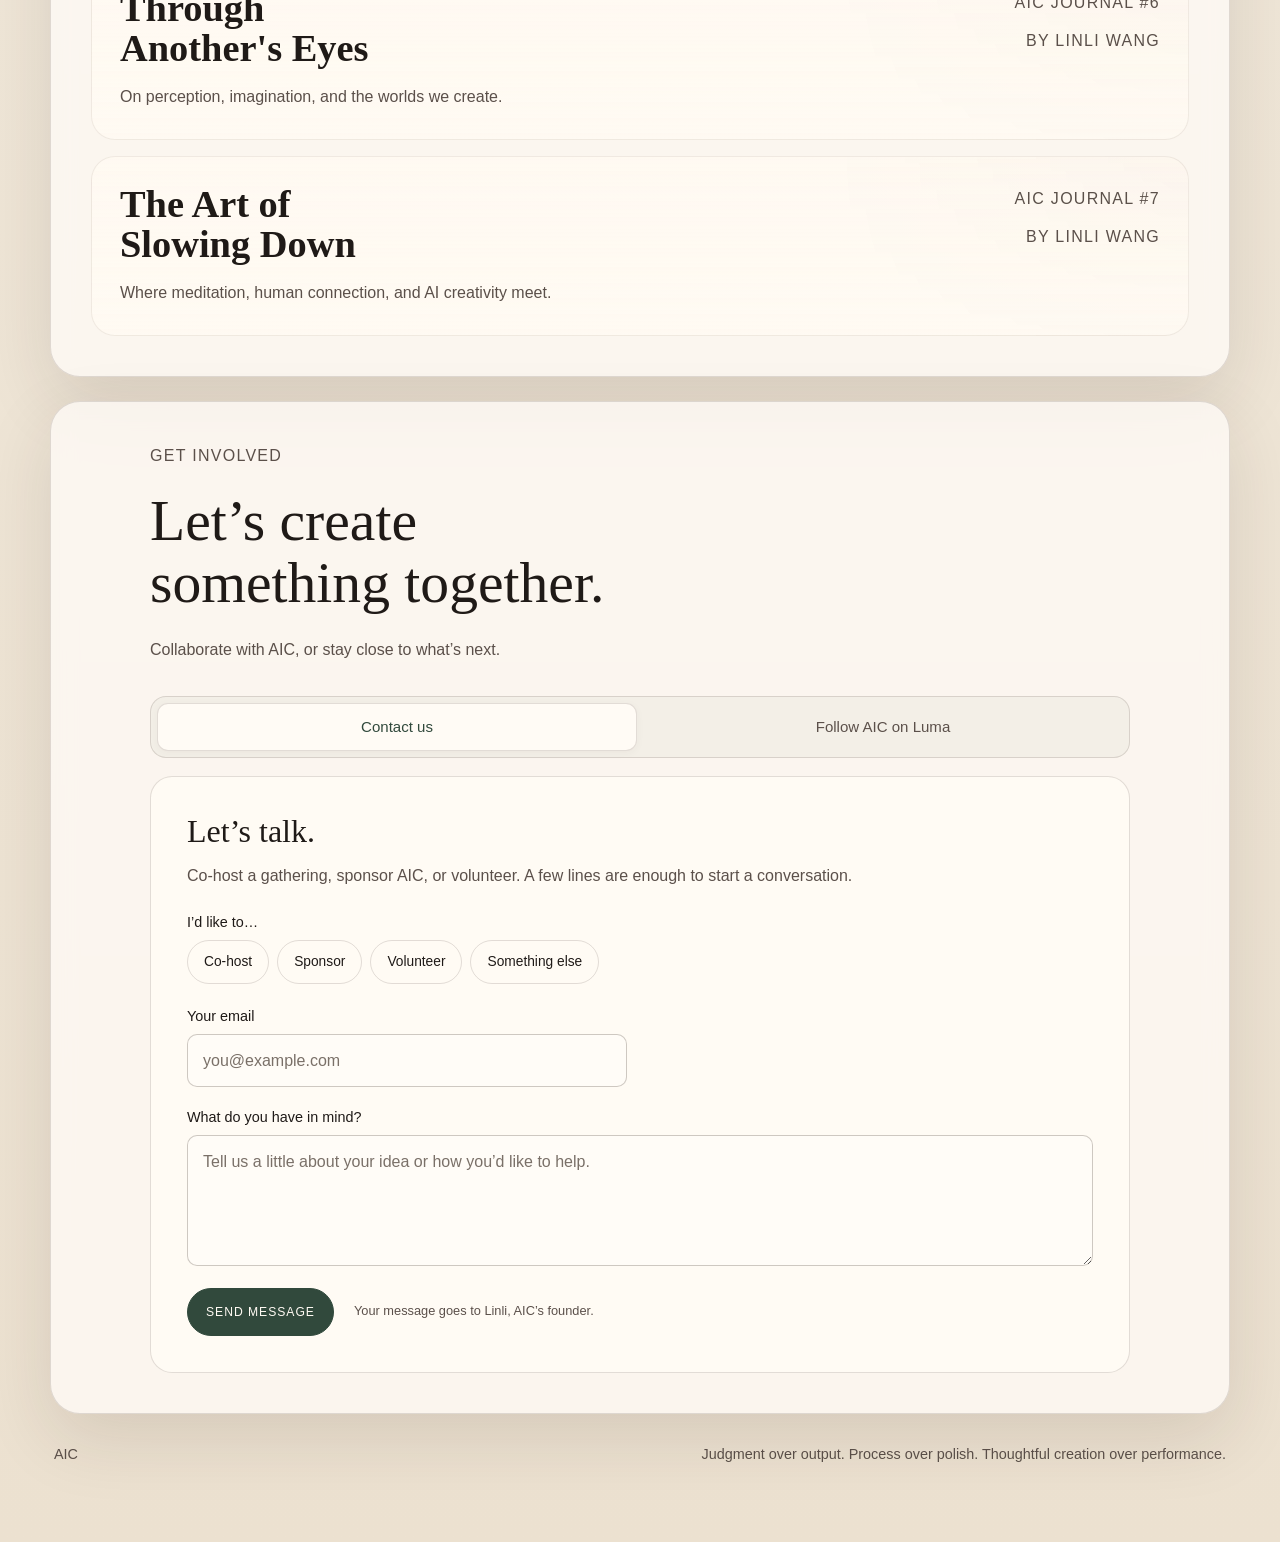
==== commit aa444869: "Center mailing list prompt with gathering cards" ====
--- a/index.html
+++ b/index.html
@@ -8,7 +8,7 @@
       name="description"
       content="Join Aesthetic Intelligence Circle for small-group AI art workshops in Menlo Park, California. Explore upcoming Bay Area gatherings, participant work, and essays."
     />
-    <link rel="stylesheet" href="styles.css?v=65" />
+    <link rel="stylesheet" href="styles.css?v=66" />
     <link rel="canonical" href="https://aicircle.app/" />
     <meta property="og:site_name" content="Aesthetic Intelligence Circle (AIC)" />
     <meta property="og:type" content="website" />
@@ -213,8 +213,10 @@
           <div class="gatherings-header">
             <p class="eyebrow">Gatherings</p>
             <h2 class="section-lead">The Circle in Progress</h2>
+          </div>
+          <div class="gatherings-signup">
             <p class="section-intro gatherings-intro">Our next gathering is still taking shape. Join our mailing list on Luma to hear when a new event is announced.</p>
-            <a class="button button-primary" href="https://luma.com/aestheticintelligence" target="_blank" rel="noopener noreferrer">Join the mailing list ↗</a>
+            <a class="button button-primary" href="https://luma.com/aestheticintelligence" target="_blank" rel="noopener noreferrer">Join the mailing list</a>
           </div>
           <div class="gatherings-archive">
             <div class="gatherings-archive-header">
--- a/styles.css
+++ b/styles.css
@@ -707,6 +707,20 @@
 .gatherings-header h2 {
   margin: 0;
   max-width: none;
+}
+
+.gatherings-signup {
+  display: flex;
+  flex-direction: column;
+  align-items: center;
+  gap: 16px;
+  width: min(100%, 980px);
+  margin: 0 auto 34px;
+  text-align: center;
+}
+
+.gatherings-signup .gatherings-intro {
+  text-align: center;
 }
 
 .gatherings-grid {
